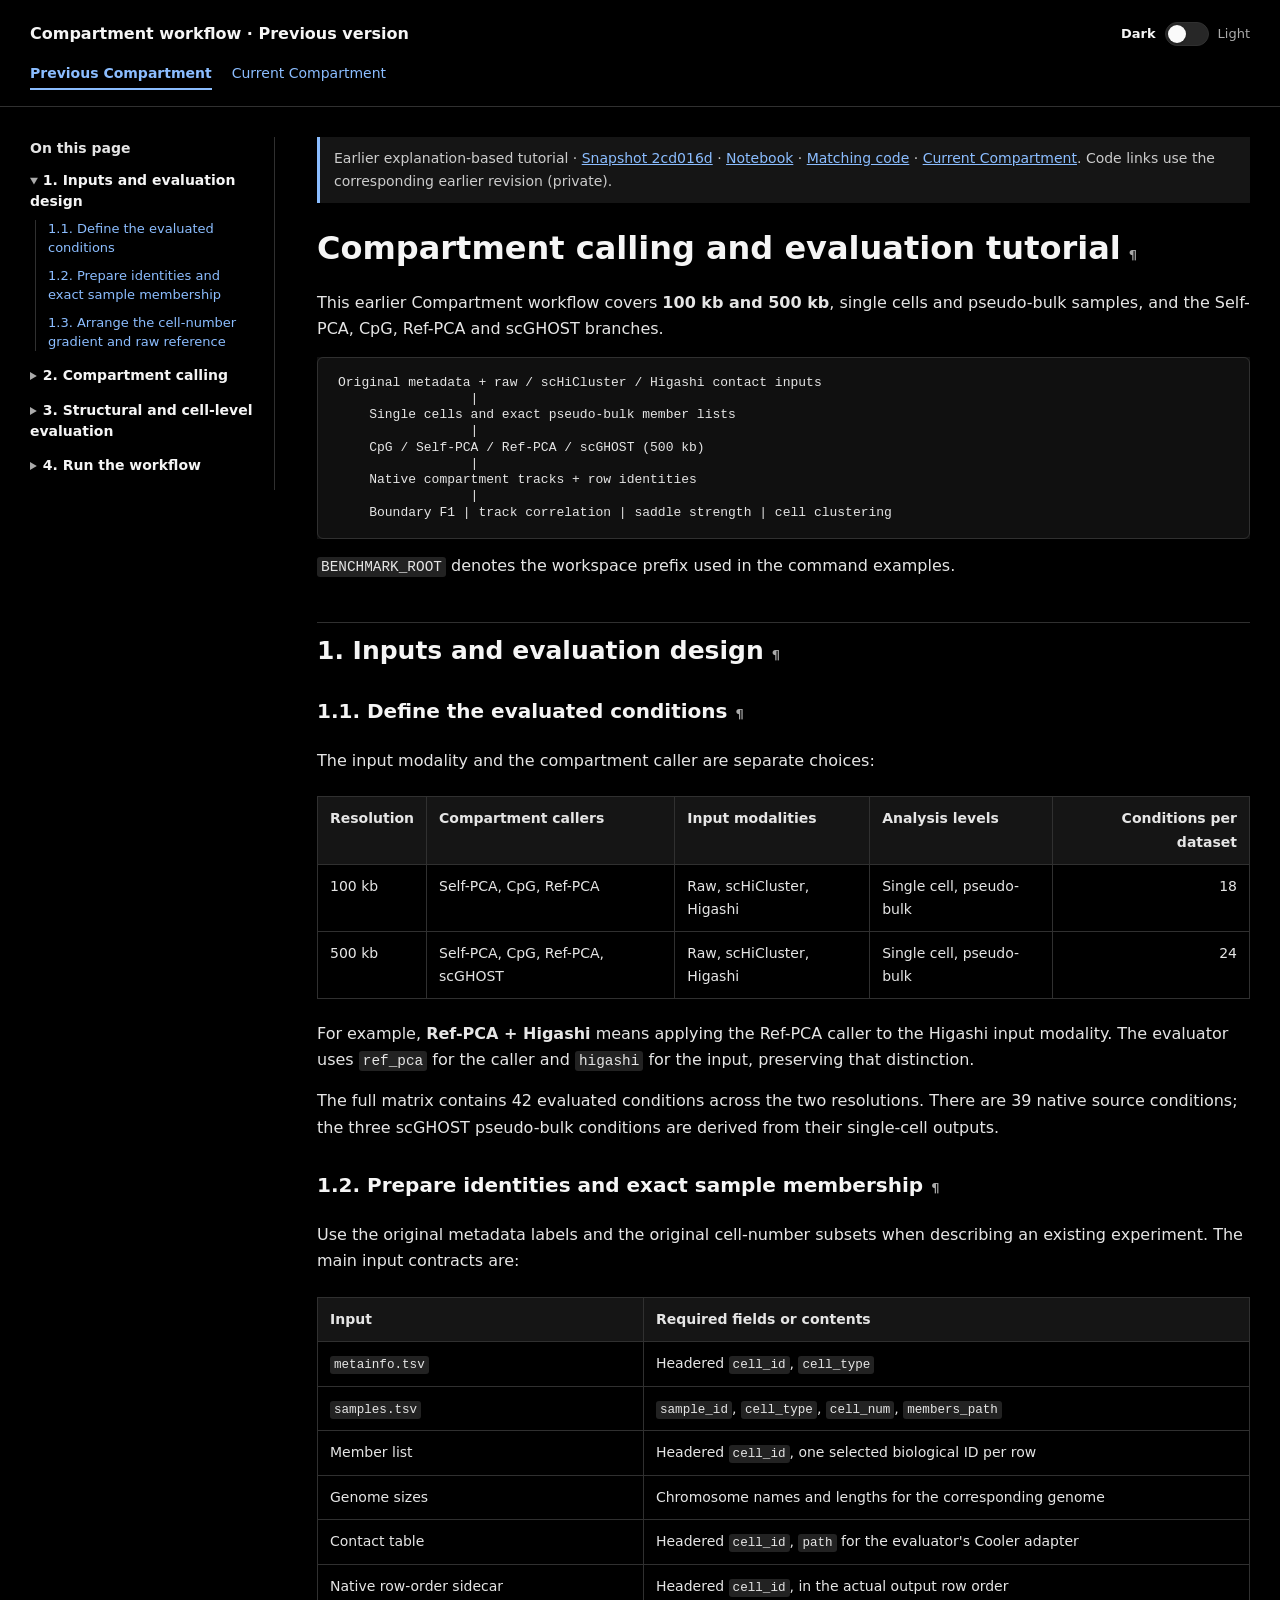
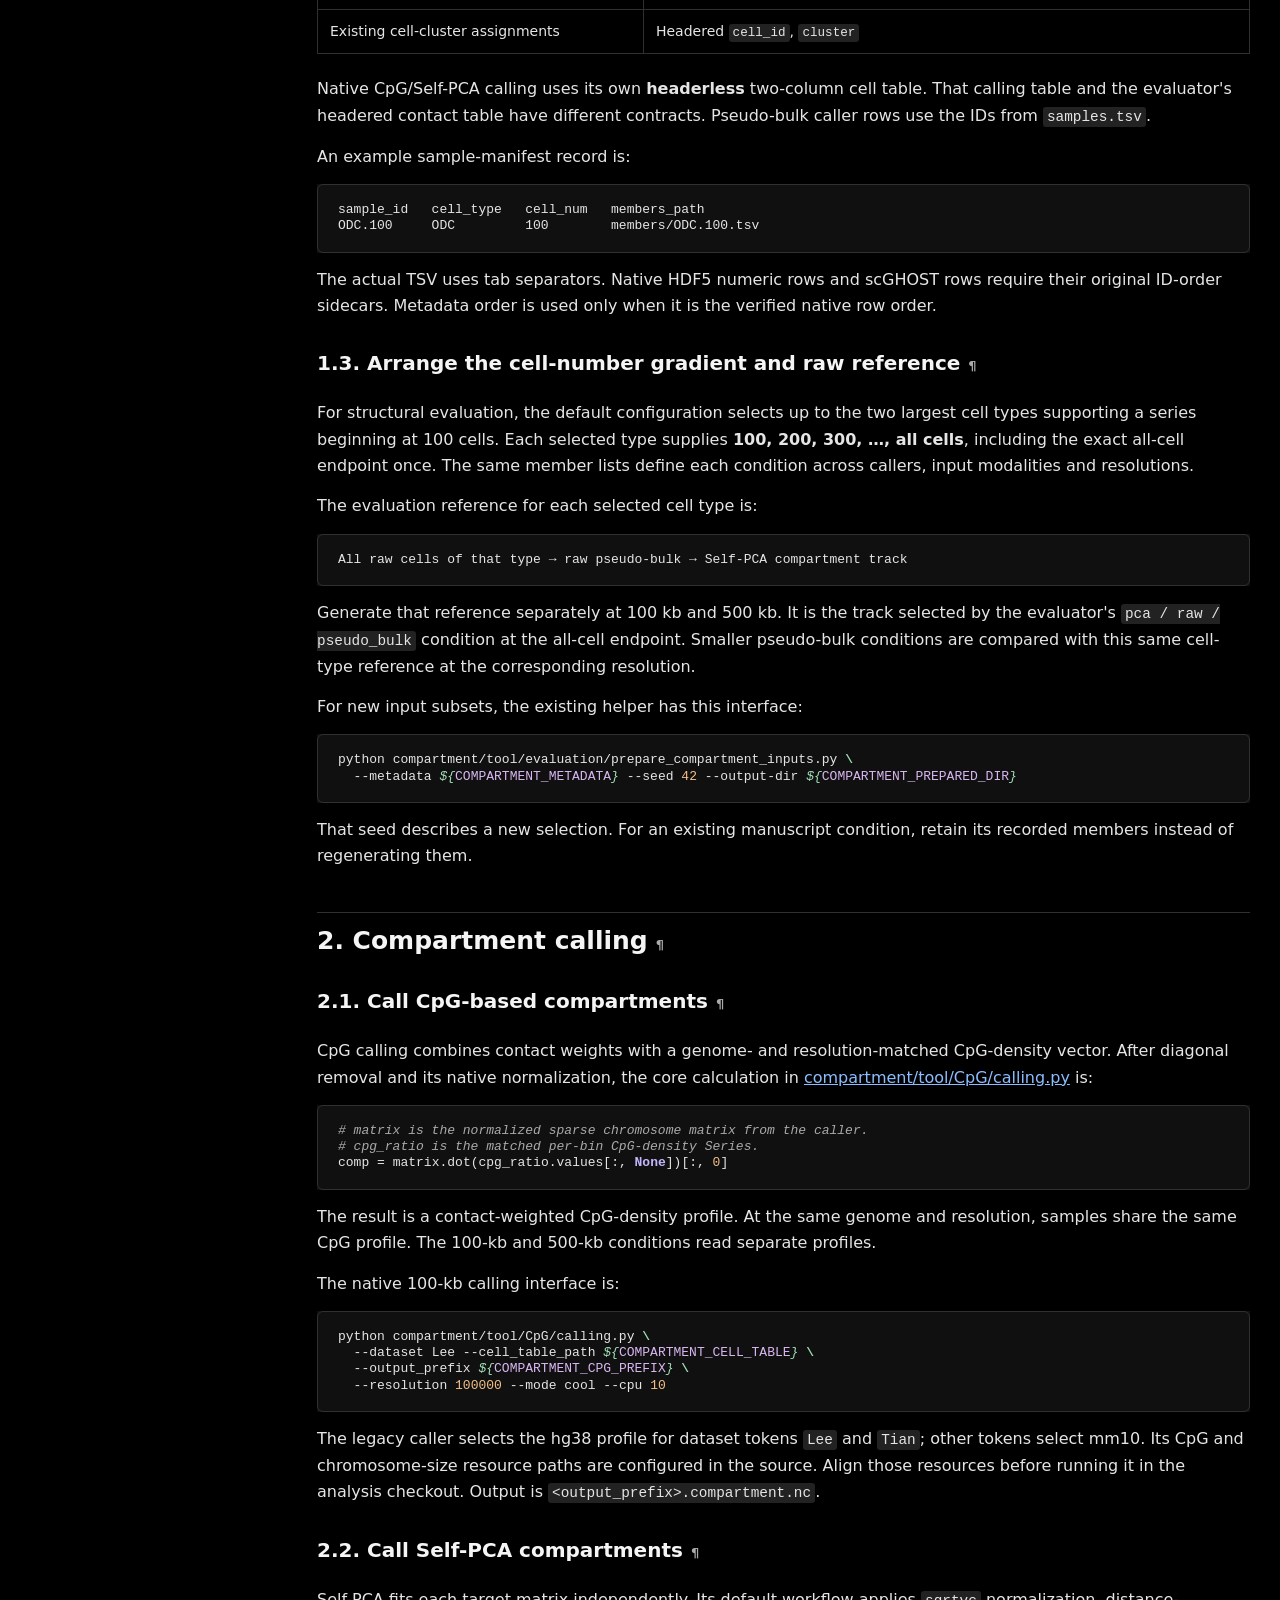
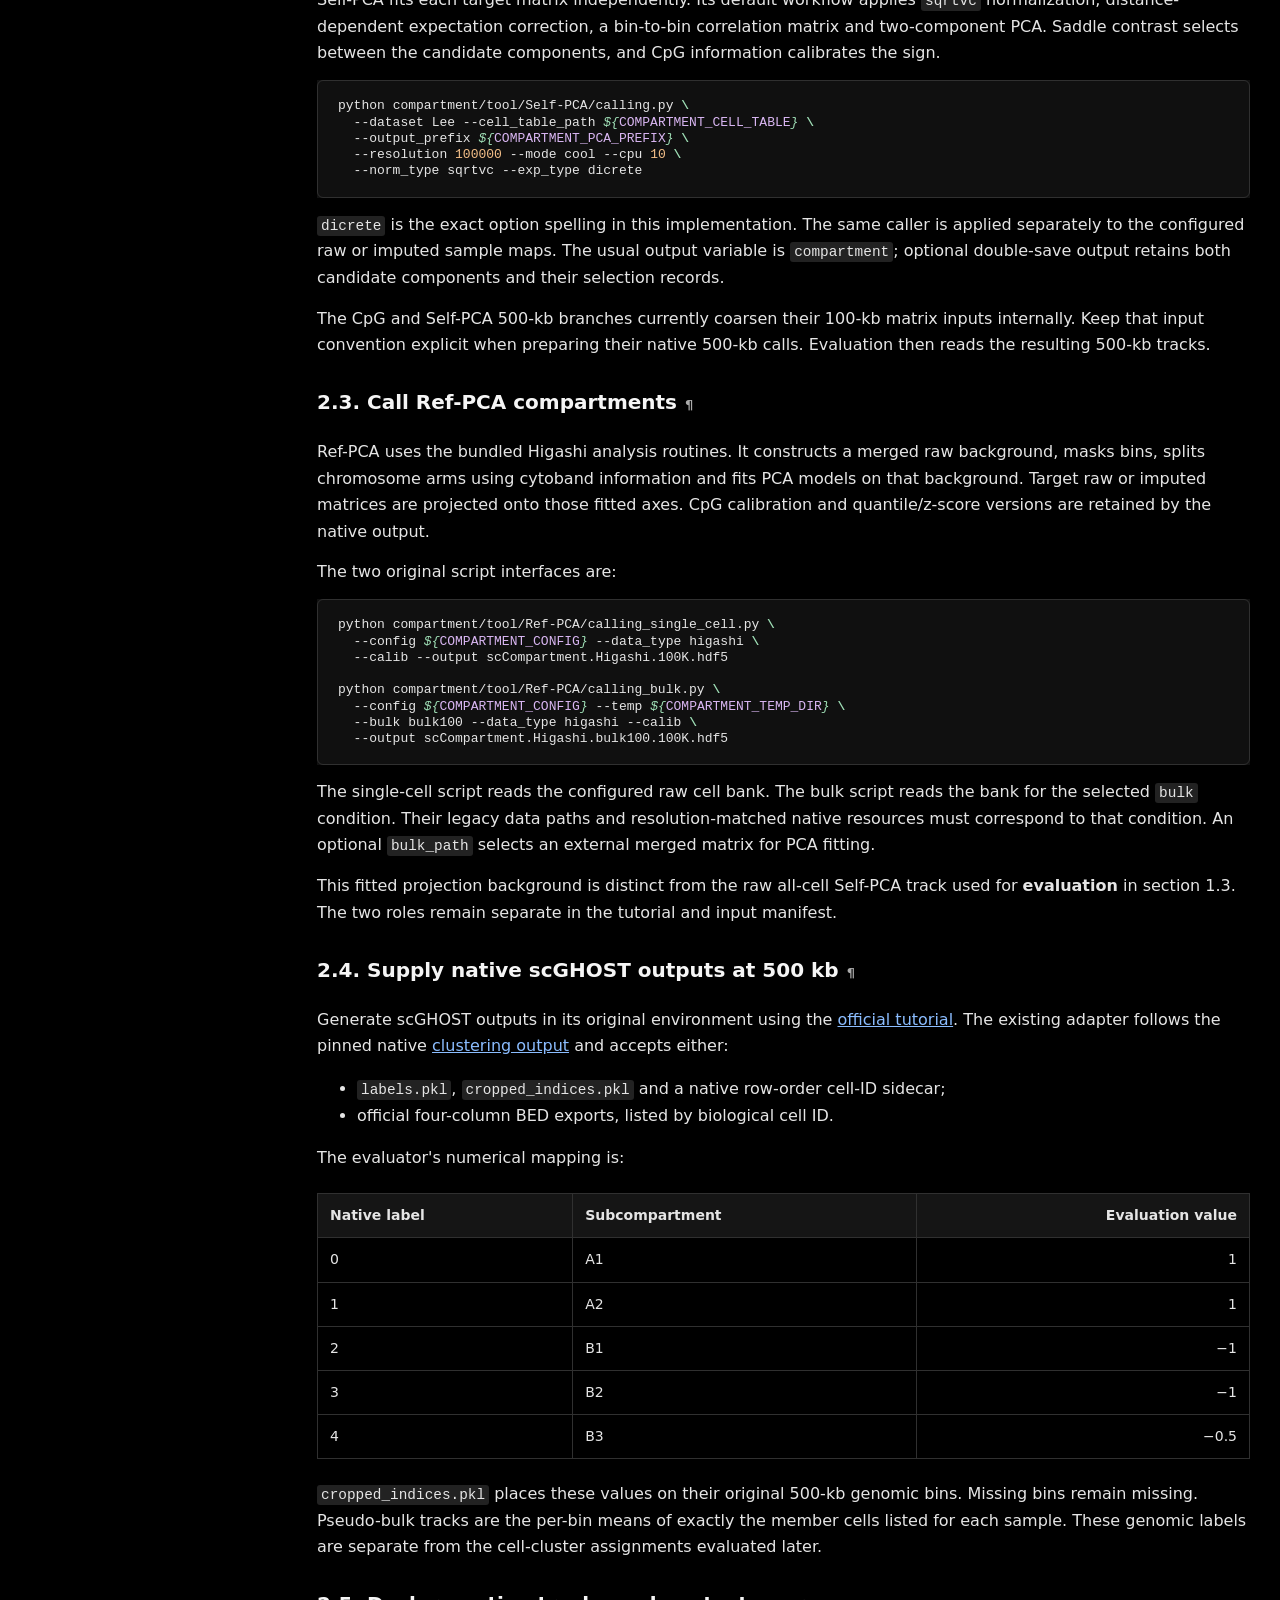
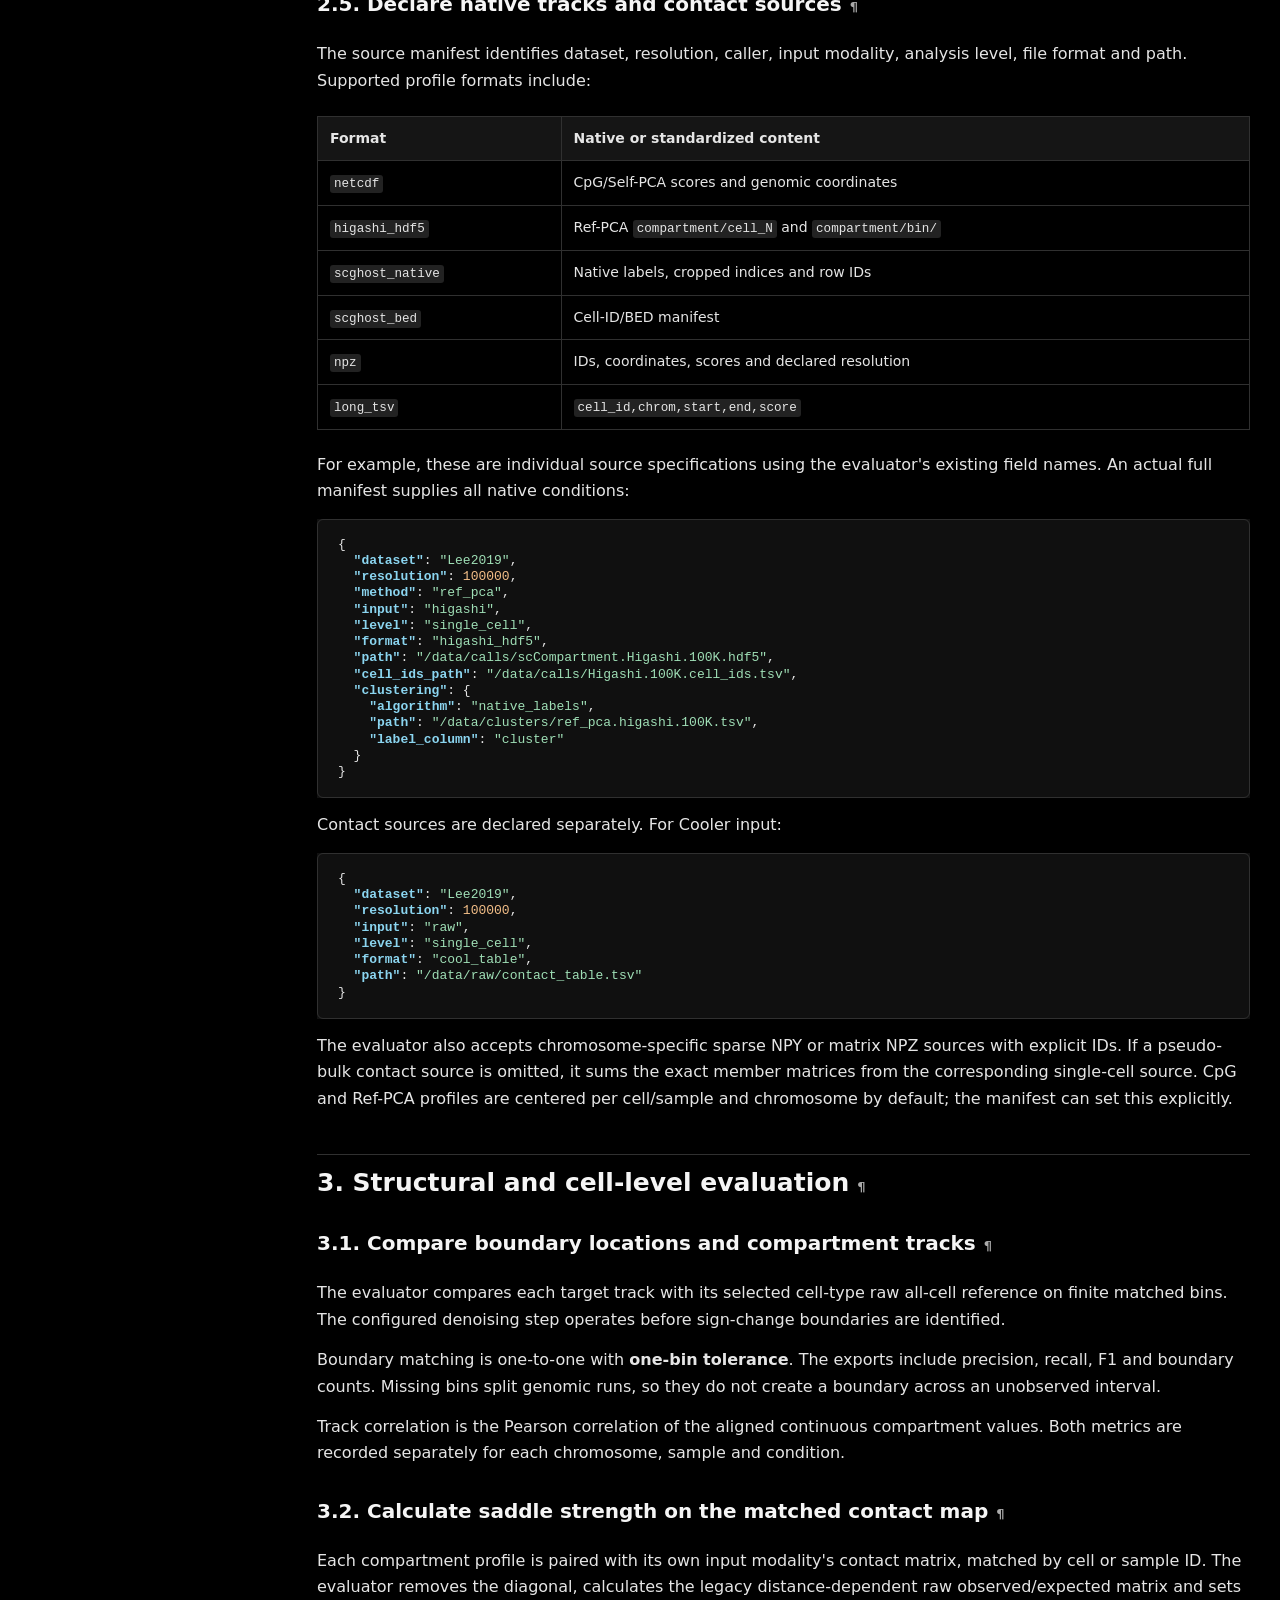
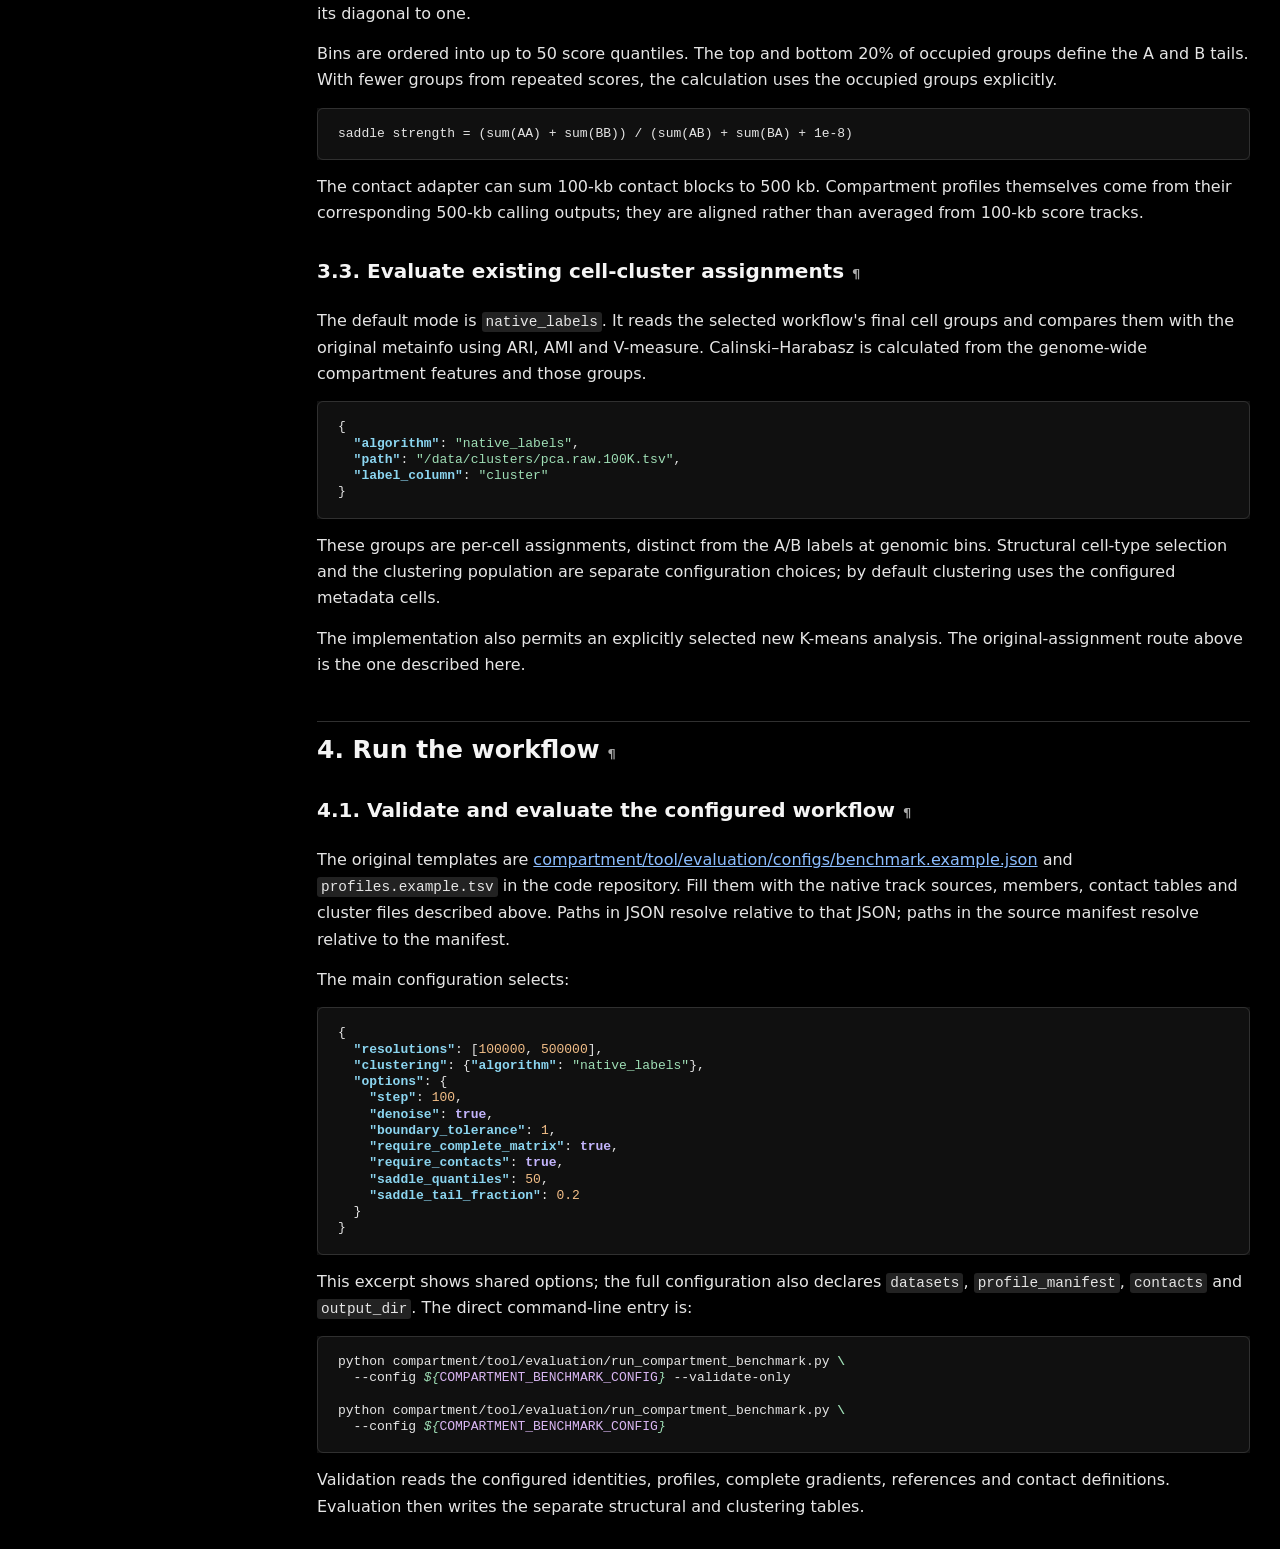
==== tutorials/compartment-previous.html @ 7c5e0586 "Simplify tutorial prose and consolidate repeated workflow commands" ====
<!DOCTYPE html>

<html data-theme="dark" data-theme-mode="dark" lang="en"><head><meta charset="utf-8"/><meta content="width=device-width,initial-scale=1" name="viewport"/><meta content="dark light" name="color-scheme"/><title>Previous Compartment tutorial · Single-cell Hi-C</title><style>
*{box-sizing:border-box}body{margin:0;color:#243347;background:#fff;font:16px/1.65 system-ui,-apple-system,"Segoe UI",sans-serif}
.topbar{border-bottom:1px solid #dae2ec;padding:16px 30px;color:#173653}.brand{font-weight:650}.modules{display:flex;gap:8px 20px;flex-wrap:wrap;font-size:14px;margin-top:10px}.modules a{text-decoration:none;padding-bottom:3px}.modules .active{font-weight:700;border-bottom:2px solid #2463a0}
.layout{max-width:1440px;margin:auto;padding:30px;display:grid;grid-template-columns:245px minmax(0,1fr);gap:42px}
nav{position:sticky;top:24px;align-self:start;font-size:14px;border-right:1px solid #e0e6ee;padding-right:18px;max-height:calc(100vh - 48px);overflow:auto}
nav strong{display:block;margin-bottom:10px}nav a{display:block;margin:0 0 10px;text-decoration:none;line-height:1.4}
main{min-width:0;max-width:1040px}h1{font-size:32px;line-height:1.25;margin-top:0}h2{font-size:25px;line-height:1.3;margin-top:42px;padding-top:12px;border-top:1px solid #e6ebf1;scroll-margin-top:18px}
h3{font-size:20px;margin-top:28px}a{color:#2463a0}p{margin:14px 0}pre{padding:17px 20px;border:1px solid #dce4ee;border-radius:6px;background:#f5f7fb;overflow-x:auto;font:13px/1.55 Consolas,monospace}
code{font-family:Consolas,monospace;font-size:.9em}p code,li code,td code{background:#f1f4f8;padding:2px 4px;border-radius:3px;overflow-wrap:anywhere}
.table-wrap{overflow-x:auto;margin:22px 0}table{border-collapse:collapse;width:100%;font-size:14px}th,td{border:1px solid #dce4ee;padding:10px 12px;text-align:left;vertical-align:top}th{background:#eff4fa}
img{max-width:100%;height:auto}.anchor-link{font-size:13px;margin-left:8px;text-decoration:none;color:#8fa6bb}.cell{padding:0}.text_cell_render{padding:0}footer{margin:35px 0;color:#68798b;font-size:13px}
@media(max-width:900px){.layout{grid-template-columns:1fr;padding:20px;gap:20px}nav{position:static;border-right:none;border-bottom:1px solid #dae2ec;padding-bottom:18px;max-height:none}h1{font-size:28px}.topbar{padding:16px 20px}}
pre { line-height: 125%; }
td.linenos .normal { color: #666666; background-color: transparent; padding-left: 5px; padding-right: 5px; }
span.linenos { color: #666666; background-color: transparent; padding-left: 5px; padding-right: 5px; }
td.linenos .special { color: #000000; background-color: #ffffc0; padding-left: 5px; padding-right: 5px; }
span.linenos.special { color: #000000; background-color: #ffffc0; padding-left: 5px; padding-right: 5px; }
.highlight .hll { background-color: #ffffcc }
.highlight { background: #f0f0f0; }
.highlight .c { color: #60A0B0; font-style: italic } /* Comment */
.highlight .err { border: 1px solid #F00 } /* Error */
.highlight .k { color: #007020; font-weight: bold } /* Keyword */
.highlight .o { color: #666 } /* Operator */
.highlight .ch { color: #60A0B0; font-style: italic } /* Comment.Hashbang */
.highlight .cm { color: #60A0B0; font-style: italic } /* Comment.Multiline */
.highlight .cp { color: #007020 } /* Comment.Preproc */
.highlight .cpf { color: #60A0B0; font-style: italic } /* Comment.PreprocFile */
.highlight .c1 { color: #60A0B0; font-style: italic } /* Comment.Single */
.highlight .cs { color: #60A0B0; background-color: #FFF0F0 } /* Comment.Special */
.highlight .gd { color: #A00000 } /* Generic.Deleted */
.highlight .ge { font-style: italic } /* Generic.Emph */
.highlight .ges { font-weight: bold; font-style: italic } /* Generic.EmphStrong */
.highlight .gr { color: #F00 } /* Generic.Error */
.highlight .gh { color: #000080; font-weight: bold } /* Generic.Heading */
.highlight .gi { color: #00A000 } /* Generic.Inserted */
.highlight .go { color: #888 } /* Generic.Output */
.highlight .gp { color: #C65D09; font-weight: bold } /* Generic.Prompt */
.highlight .gs { font-weight: bold } /* Generic.Strong */
.highlight .gu { color: #800080; font-weight: bold } /* Generic.Subheading */
.highlight .gt { color: #04D } /* Generic.Traceback */
.highlight .kc { color: #007020; font-weight: bold } /* Keyword.Constant */
.highlight .kd { color: #007020; font-weight: bold } /* Keyword.Declaration */
.highlight .kn { color: #007020; font-weight: bold } /* Keyword.Namespace */
.highlight .kp { color: #007020 } /* Keyword.Pseudo */
.highlight .kr { color: #007020; font-weight: bold } /* Keyword.Reserved */
.highlight .kt { color: #902000 } /* Keyword.Type */
.highlight .m { color: #40A070 } /* Literal.Number */
.highlight .s { color: #4070A0 } /* Literal.String */
.highlight .na { color: #4070A0 } /* Name.Attribute */
.highlight .nb { color: #007020 } /* Name.Builtin */
.highlight .nc { color: #0E84B5; font-weight: bold } /* Name.Class */
.highlight .no { color: #60ADD5 } /* Name.Constant */
.highlight .nd { color: #555; font-weight: bold } /* Name.Decorator */
.highlight .ni { color: #D55537; font-weight: bold } /* Name.Entity */
.highlight .ne { color: #007020 } /* Name.Exception */
.highlight .nf { color: #06287E } /* Name.Function */
.highlight .nl { color: #002070; font-weight: bold } /* Name.Label */
.highlight .nn { color: #0E84B5; font-weight: bold } /* Name.Namespace */
.highlight .nt { color: #062873; font-weight: bold } /* Name.Tag */
.highlight .nv { color: #BB60D5 } /* Name.Variable */
.highlight .ow { color: #007020; font-weight: bold } /* Operator.Word */
.highlight .w { color: #BBB } /* Text.Whitespace */
.highlight .mb { color: #40A070 } /* Literal.Number.Bin */
.highlight .mf { color: #40A070 } /* Literal.Number.Float */
.highlight .mh { color: #40A070 } /* Literal.Number.Hex */
.highlight .mi { color: #40A070 } /* Literal.Number.Integer */
.highlight .mo { color: #40A070 } /* Literal.Number.Oct */
.highlight .sa { color: #4070A0 } /* Literal.String.Affix */
.highlight .sb { color: #4070A0 } /* Literal.String.Backtick */
.highlight .sc { color: #4070A0 } /* Literal.String.Char */
.highlight .dl { color: #4070A0 } /* Literal.String.Delimiter */
.highlight .sd { color: #4070A0; font-style: italic } /* Literal.String.Doc */
.highlight .s2 { color: #4070A0 } /* Literal.String.Double */
.highlight .se { color: #4070A0; font-weight: bold } /* Literal.String.Escape */
.highlight .sh { color: #4070A0 } /* Literal.String.Heredoc */
.highlight .si { color: #70A0D0; font-style: italic } /* Literal.String.Interpol */
.highlight .sx { color: #C65D09 } /* Literal.String.Other */
.highlight .sr { color: #235388 } /* Literal.String.Regex */
.highlight .s1 { color: #4070A0 } /* Literal.String.Single */
.highlight .ss { color: #517918 } /* Literal.String.Symbol */
.highlight .bp { color: #007020 } /* Name.Builtin.Pseudo */
.highlight .fm { color: #06287E } /* Name.Function.Magic */
.highlight .vc { color: #BB60D5 } /* Name.Variable.Class */
.highlight .vg { color: #BB60D5 } /* Name.Variable.Global */
.highlight .vi { color: #BB60D5 } /* Name.Variable.Instance */
.highlight .vm { color: #BB60D5 } /* Name.Variable.Magic */
.highlight .il { color: #40A070 } /* Literal.Number.Integer.Long */
.edition-note{font-size:14px;padding:10px 14px;background:#eff4fa;border-left:3px solid #2463a0;margin:0 0 25px;color:#40566d}

/* Two-level page headings and grouped navigation. */
nav .toc-group{margin:0 0 14px}
nav .toc-group summary{cursor:pointer;color:#173653;font-weight:650;line-height:1.45}
nav .toc-group summary::marker{color:#6e839b;font-size:12px}
nav .toc-group summary a{display:inline;margin:0;color:inherit;font-weight:inherit}
nav .toc-group[open] summary{margin-bottom:9px}
nav .toc-subsections{padding-left:12px;margin-left:5px;border-left:1px solid #dce4ee}
nav .toc-subsections a{font-size:13px;line-height:1.45;margin-bottom:9px}
h3{scroll-margin-top:18px}
.method-title{font-size:18px;font-weight:650;line-height:1.4;margin:26px 0 12px;scroll-margin-top:18px}
</style><link data-tutorial-theme="system" href="../assets/theme.css?v=c4c3e50df51a" rel="stylesheet"/><script data-tutorial-theme-script="true" src="../assets/theme.js?v=5e6405cc1496"></script></head><body><header class="topbar"><div class="topbar-heading"><div class="brand">Compartment workflow · Previous version</div><div aria-label="Color mode" class="theme-switcher" hidden="" role="group">
<span class="theme-option" data-theme-value="dark">Dark</span>
<button aria-checked="false" aria-label="Light mode" class="theme-switch" id="theme-toggle" role="switch" title="Switch to light mode" type="button">
<span aria-hidden="true" class="theme-switch-track"><span class="theme-switch-thumb"></span></span>
</button>
<span class="theme-option" data-theme-value="light">Light</span>
</div></div><div class="modules"><a class="active" href="compartment-previous.html">Previous Compartment</a><a class="" href="compartment.html">Current Compartment</a></div></header><div class="layout"><nav><strong>On this page</strong><details class="toc-group" name="page-sections" open=""><summary><a href="#Inputs-and-evaluation-design">1. Inputs and evaluation design</a></summary><div class="toc-subsections"><a href="#1.-Define-the-evaluated-conditions">1.1. Define the evaluated conditions</a><a href="#2.-Prepare-identities-and-exact-sample-membership">1.2. Prepare identities and exact sample membership</a><a href="#3.-Arrange-the-cell-number-gradient-and-raw-reference">1.3. Arrange the cell-number gradient and raw reference</a></div></details><details class="toc-group" name="page-sections"><summary><a href="#Compartment-calling">2. Compartment calling</a></summary><div class="toc-subsections"><a href="#4.-Call-CpG-based-compartments">2.1. Call CpG-based compartments</a><a href="#5.-Call-Self-PCA-compartments">2.2. Call Self-PCA compartments</a><a href="#6.-Call-Ref-PCA-compartments">2.3. Call Ref-PCA compartments</a><a href="#7.-Supply-native-scGHOST-outputs-at-500-kb">2.4. Supply native scGHOST outputs at 500 kb</a><a href="#8.-Declare-native-tracks-and-contact-sources">2.5. Declare native tracks and contact sources</a></div></details><details class="toc-group" name="page-sections"><summary><a href="#Structural-and-cell-level-evaluation">3. Structural and cell-level evaluation</a></summary><div class="toc-subsections"><a href="#9.-Compare-boundary-locations-and-compartment-tracks">3.1. Compare boundary locations and compartment tracks</a><a href="#10.-Calculate-saddle-strength-on-the-matched-contact-map">3.2. Calculate saddle strength on the matched contact map</a><a href="#11.-Evaluate-existing-cell-cluster-assignments">3.3. Evaluate existing cell-cluster assignments</a></div></details><details class="toc-group" name="page-sections"><summary><a href="#Run-the-workflow-and-read-outputs">4. Run the workflow</a></summary><div class="toc-subsections"><a href="#12.-Validate-and-evaluate-the-configured-workflow">4.1. Validate and evaluate the configured workflow</a></div></details></nav><main><p class="edition-note">Earlier explanation-based tutorial · <a href="https://github.com/rawandy2001-design/benchmark-tutorials/commit/2cd016dbe5ee140562ac455f8d5dee775abf9011">Snapshot 2cd016d</a> · <a href="compartment-previous.ipynb">Notebook</a> · <a href="https://github.com/rawandy2001-design/benchmark/tree/02e6c9eb2bb9c4b549b197b4b47fd5d9ae34ada8/compartment">Matching code</a> · <a href="compartment.html">Current Compartment</a>. Code links use the corresponding earlier revision (private).</p><div class="cell border-box-sizing text_cell rendered" id="cell-id=compartment-tutorial-00"><div class="prompt input_prompt">
</div><div class="inner_cell">
<div class="text_cell_render border-box-sizing rendered_html"><h1 id="Compartment-calling-and-evaluation-tutorial">Compartment calling and evaluation tutorial<a class="anchor-link" href="#Compartment-calling-and-evaluation-tutorial">¶</a></h1><p>This earlier Compartment workflow covers <strong>100 kb and 500 kb</strong>, single cells and pseudo-bulk samples, and the Self-PCA, CpG, Ref-PCA and scGHOST branches.</p>
<div class="highlight"><pre><span></span>Original metadata + raw / scHiCluster / Higashi contact inputs
                 |
    Single cells and exact pseudo-bulk member lists
                 |
    CpG / Self-PCA / Ref-PCA / scGHOST (500 kb)
                 |
    Native compartment tracks + row identities
                 |
    Boundary F1 | track correlation | saddle strength | cell clustering
</pre></div>
<p><code>BENCHMARK_ROOT</code> denotes the workspace prefix used in the command examples.</p>
</div>
</div>
</div>
<div class="cell tutorial-section" id="cell-id=compartment-group-01"><h2 id="Inputs-and-evaluation-design">1. Inputs and evaluation design<a class="anchor-link" href="#Inputs-and-evaluation-design">¶</a></h2></div><div class="cell border-box-sizing text_cell rendered" id="cell-id=compartment-tutorial-01"><div class="prompt input_prompt">
</div><div class="inner_cell">
<div class="text_cell_render border-box-sizing rendered_html">
<h3 id="1.-Define-the-evaluated-conditions">1.1. Define the evaluated conditions<a class="anchor-link" href="#1.-Define-the-evaluated-conditions">¶</a></h3><p>The input modality and the compartment caller are separate choices:</p>
<div class="table-wrap"><table>
<thead>
<tr>
<th>Resolution</th>
<th>Compartment callers</th>
<th>Input modalities</th>
<th>Analysis levels</th>
<th style="text-align:right">Conditions per dataset</th>
</tr>
</thead>
<tbody>
<tr>
<td>100 kb</td>
<td>Self-PCA, CpG, Ref-PCA</td>
<td>Raw, scHiCluster, Higashi</td>
<td>Single cell, pseudo-bulk</td>
<td style="text-align:right">18</td>
</tr>
<tr>
<td>500 kb</td>
<td>Self-PCA, CpG, Ref-PCA, scGHOST</td>
<td>Raw, scHiCluster, Higashi</td>
<td>Single cell, pseudo-bulk</td>
<td style="text-align:right">24</td>
</tr>
</tbody>
</table></div>
<p>For example, <strong>Ref-PCA + Higashi</strong> means applying the Ref-PCA caller to the
Higashi input modality. The evaluator uses <code>ref_pca</code> for the caller and
<code>higashi</code> for the input, preserving that distinction.</p>
<p>The full matrix contains 42 evaluated conditions across the two resolutions.
There are 39 native source conditions; the three scGHOST pseudo-bulk
conditions are derived from their single-cell outputs.</p>
</div>
</div>
</div>
<div class="cell border-box-sizing text_cell rendered" id="cell-id=compartment-tutorial-02"><div class="prompt input_prompt">
</div><div class="inner_cell">
<div class="text_cell_render border-box-sizing rendered_html">
<h3 id="2.-Prepare-identities-and-exact-sample-membership">1.2. Prepare identities and exact sample membership<a class="anchor-link" href="#2.-Prepare-identities-and-exact-sample-membership">¶</a></h3><p>Use the original metadata labels and the original cell-number subsets when
describing an existing experiment. The main input contracts are:</p>
<div class="table-wrap"><table>
<thead>
<tr>
<th>Input</th>
<th>Required fields or contents</th>
</tr>
</thead>
<tbody>
<tr>
<td><code>metainfo.tsv</code></td>
<td>Headered <code>cell_id</code>, <code>cell_type</code></td>
</tr>
<tr>
<td><code>samples.tsv</code></td>
<td><code>sample_id</code>, <code>cell_type</code>, <code>cell_num</code>, <code>members_path</code></td>
</tr>
<tr>
<td>Member list</td>
<td>Headered <code>cell_id</code>, one selected biological ID per row</td>
</tr>
<tr>
<td>Genome sizes</td>
<td>Chromosome names and lengths for the corresponding genome</td>
</tr>
<tr>
<td>Contact table</td>
<td>Headered <code>cell_id</code>, <code>path</code> for the evaluator's Cooler adapter</td>
</tr>
<tr>
<td>Native row-order sidecar</td>
<td>Headered <code>cell_id</code>, in the actual output row order</td>
</tr>
<tr>
<td>Existing cell-cluster assignments</td>
<td>Headered <code>cell_id</code>, <code>cluster</code></td>
</tr>
</tbody>
</table></div>
<p>Native CpG/Self-PCA calling uses its own <strong>headerless</strong> two-column cell table.
That calling table and the evaluator's headered contact table have different
contracts. Pseudo-bulk caller rows use the IDs from <code>samples.tsv</code>.</p>
<p>An example sample-manifest record is:</p>
<div class="highlight"><pre><span></span>sample_id   cell_type   cell_num   members_path
ODC.100     ODC         100        members/ODC.100.tsv
</pre></div>
<p>The actual TSV uses tab separators. Native HDF5 numeric rows and scGHOST
rows require their original ID-order sidecars. Metadata order is used only
when it is the verified native row order.</p>
</div>
</div>
</div>
<div class="cell border-box-sizing text_cell rendered" id="cell-id=compartment-tutorial-03"><div class="prompt input_prompt">
</div><div class="inner_cell">
<div class="text_cell_render border-box-sizing rendered_html"><h3 id="3.-Arrange-the-cell-number-gradient-and-raw-reference">1.3. Arrange the cell-number gradient and raw reference<a class="anchor-link" href="#3.-Arrange-the-cell-number-gradient-and-raw-reference">¶</a></h3><p>For structural evaluation, the default configuration selects up to the two
largest cell types supporting a series beginning at 100 cells. Each selected
type supplies <strong>100, 200, 300, …, all cells</strong>, including the exact all-cell
endpoint once. The same member lists define each condition across callers,
input modalities and resolutions.</p>
<p>The evaluation reference for each selected cell type is:</p>
<div class="highlight"><pre><span></span>All raw cells of that type → raw pseudo-bulk → Self-PCA compartment track
</pre></div>
<p>Generate that reference separately at 100 kb and 500 kb. It is the track
selected by the evaluator's <code>pca / raw / pseudo_bulk</code> condition at the
all-cell endpoint. Smaller pseudo-bulk conditions are compared with this
same cell-type reference at the corresponding resolution.</p>
<p>For new input subsets, the existing helper has this interface:</p>
<div class="highlight"><pre><span></span>python<span class="w"> </span>compartment/tool/evaluation/prepare_compartment_inputs.py<span class="w"> </span><span class="se">\</span>
<span class="w">  </span>--metadata<span class="w"> </span><span class="si">${</span><span class="nv">COMPARTMENT_METADATA</span><span class="si">}</span><span class="w"> </span>--seed<span class="w"> </span><span class="m">42</span><span class="w"> </span>--output-dir<span class="w"> </span><span class="si">${</span><span class="nv">COMPARTMENT_PREPARED_DIR</span><span class="si">}</span>
</pre></div>
<p>That seed describes a new selection. For an existing manuscript condition,
retain its recorded members instead of regenerating them.</p>
</div>
</div>
</div>
<div class="cell tutorial-section" id="cell-id=compartment-group-02"><h2 id="Compartment-calling">2. Compartment calling<a class="anchor-link" href="#Compartment-calling">¶</a></h2></div><div class="cell border-box-sizing text_cell rendered" id="cell-id=compartment-tutorial-04"><div class="prompt input_prompt">
</div><div class="inner_cell">
<div class="text_cell_render border-box-sizing rendered_html"><p></p>
<h3 id="4.-Call-CpG-based-compartments">2.1. Call CpG-based compartments<a class="anchor-link" href="#4.-Call-CpG-based-compartments">¶</a></h3><p>CpG calling combines contact weights with a genome- and resolution-matched
CpG-density vector. After diagonal removal and its native normalization, the
core calculation in <a href="https://github.com/rawandy2001-design/benchmark/blob/02e6c9eb2bb9c4b549b197b4b47fd5d9ae34ada8/compartment/tool/CpG/calling.py">compartment/tool/CpG/calling.py</a> is:</p>
<div class="highlight"><pre><span></span><span class="c1"># matrix is the normalized sparse chromosome matrix from the caller.</span>
<span class="c1"># cpg_ratio is the matched per-bin CpG-density Series.</span>
<span class="n">comp</span> <span class="o">=</span> <span class="n">matrix</span><span class="o">.</span><span class="n">dot</span><span class="p">(</span><span class="n">cpg_ratio</span><span class="o">.</span><span class="n">values</span><span class="p">[:,</span> <span class="kc">None</span><span class="p">])[:,</span> <span class="mi">0</span><span class="p">]</span>
</pre></div>
<p>The result is a contact-weighted CpG-density profile. At the same genome and
resolution, samples share the same CpG profile. The 100-kb and 500-kb conditions
read separate profiles.</p>
<p>The native 100-kb calling interface is:</p>
<div class="highlight"><pre><span></span>python<span class="w"> </span>compartment/tool/CpG/calling.py<span class="w"> </span><span class="se">\</span>
<span class="w">  </span>--dataset<span class="w"> </span>Lee<span class="w"> </span>--cell_table_path<span class="w"> </span><span class="si">${</span><span class="nv">COMPARTMENT_CELL_TABLE</span><span class="si">}</span><span class="w"> </span><span class="se">\</span>
<span class="w">  </span>--output_prefix<span class="w"> </span><span class="si">${</span><span class="nv">COMPARTMENT_CPG_PREFIX</span><span class="si">}</span><span class="w"> </span><span class="se">\</span>
<span class="w">  </span>--resolution<span class="w"> </span><span class="m">100000</span><span class="w"> </span>--mode<span class="w"> </span>cool<span class="w"> </span>--cpu<span class="w"> </span><span class="m">10</span>
</pre></div>
<p>The legacy caller selects the hg38 profile for dataset tokens <code>Lee</code> and
<code>Tian</code>; other tokens select mm10. Its CpG and chromosome-size resource paths
are configured in the source. Align those resources before running it in
the analysis checkout. Output is <code>&lt;output_prefix&gt;.compartment.nc</code>.</p>
</div>
</div>
</div>
<div class="cell border-box-sizing text_cell rendered" id="cell-id=compartment-tutorial-05"><div class="prompt input_prompt">
</div><div class="inner_cell">
<div class="text_cell_render border-box-sizing rendered_html"><h3 id="5.-Call-Self-PCA-compartments">2.2. Call Self-PCA compartments<a class="anchor-link" href="#5.-Call-Self-PCA-compartments">¶</a></h3><p>Self-PCA fits each target matrix independently. Its default workflow applies
<code>sqrtvc</code> normalization, distance-dependent expectation correction, a bin-to-bin
correlation matrix and two-component PCA. Saddle contrast selects between the
candidate components, and CpG information calibrates the sign.</p>
<div class="highlight"><pre><span></span>python<span class="w"> </span>compartment/tool/Self-PCA/calling.py<span class="w"> </span><span class="se">\</span>
<span class="w">  </span>--dataset<span class="w"> </span>Lee<span class="w"> </span>--cell_table_path<span class="w"> </span><span class="si">${</span><span class="nv">COMPARTMENT_CELL_TABLE</span><span class="si">}</span><span class="w"> </span><span class="se">\</span>
<span class="w">  </span>--output_prefix<span class="w"> </span><span class="si">${</span><span class="nv">COMPARTMENT_PCA_PREFIX</span><span class="si">}</span><span class="w"> </span><span class="se">\</span>
<span class="w">  </span>--resolution<span class="w"> </span><span class="m">100000</span><span class="w"> </span>--mode<span class="w"> </span>cool<span class="w"> </span>--cpu<span class="w"> </span><span class="m">10</span><span class="w"> </span><span class="se">\</span>
<span class="w">  </span>--norm_type<span class="w"> </span>sqrtvc<span class="w"> </span>--exp_type<span class="w"> </span>dicrete
</pre></div>
<p><code>dicrete</code> is the exact option spelling in this implementation. The same
caller is applied separately to the configured raw or imputed sample maps.
The usual output variable is <code>compartment</code>; optional double-save output
retains both candidate components and their selection records.</p>
<p>The CpG and Self-PCA 500-kb branches currently coarsen their 100-kb matrix
inputs internally. Keep that input convention explicit when preparing their
native 500-kb calls. Evaluation then reads the resulting 500-kb tracks.</p>
</div>
</div>
</div>
<div class="cell border-box-sizing text_cell rendered" id="cell-id=compartment-tutorial-06"><div class="prompt input_prompt">
</div><div class="inner_cell">
<div class="text_cell_render border-box-sizing rendered_html"><h3 id="6.-Call-Ref-PCA-compartments">2.3. Call Ref-PCA compartments<a class="anchor-link" href="#6.-Call-Ref-PCA-compartments">¶</a></h3><p>Ref-PCA uses the bundled Higashi analysis routines. It constructs a merged
raw background, masks bins, splits chromosome arms using cytoband information
and fits PCA models on that background. Target raw or imputed matrices are
projected onto those fitted axes. CpG calibration and quantile/z-score
versions are retained by the native output.</p>
<p>The two original script interfaces are:</p>
<div class="highlight"><pre><span></span>python<span class="w"> </span>compartment/tool/Ref-PCA/calling_single_cell.py<span class="w"> </span><span class="se">\</span>
<span class="w">  </span>--config<span class="w"> </span><span class="si">${</span><span class="nv">COMPARTMENT_CONFIG</span><span class="si">}</span><span class="w"> </span>--data_type<span class="w"> </span>higashi<span class="w"> </span><span class="se">\</span>
<span class="w">  </span>--calib<span class="w"> </span>--output<span class="w"> </span>scCompartment.Higashi.100K.hdf5

python<span class="w"> </span>compartment/tool/Ref-PCA/calling_bulk.py<span class="w"> </span><span class="se">\</span>
<span class="w">  </span>--config<span class="w"> </span><span class="si">${</span><span class="nv">COMPARTMENT_CONFIG</span><span class="si">}</span><span class="w"> </span>--temp<span class="w"> </span><span class="si">${</span><span class="nv">COMPARTMENT_TEMP_DIR</span><span class="si">}</span><span class="w"> </span><span class="se">\</span>
<span class="w">  </span>--bulk<span class="w"> </span>bulk100<span class="w"> </span>--data_type<span class="w"> </span>higashi<span class="w"> </span>--calib<span class="w"> </span><span class="se">\</span>
<span class="w">  </span>--output<span class="w"> </span>scCompartment.Higashi.bulk100.100K.hdf5
</pre></div>
<p>The single-cell script reads the configured raw cell bank. The bulk script
reads the bank for the selected <code>bulk</code> condition. Their legacy data paths and
resolution-matched native resources must correspond to that condition. An
optional <code>bulk_path</code> selects an external merged matrix for PCA fitting.</p>
<p>This fitted projection background is distinct from the raw all-cell Self-PCA
track used for <strong>evaluation</strong> in section 1.3. The two roles remain separate in
the tutorial and input manifest.</p>
</div>
</div>
</div>
<div class="cell border-box-sizing text_cell rendered" id="cell-id=compartment-tutorial-07"><div class="prompt input_prompt">
</div><div class="inner_cell">
<div class="text_cell_render border-box-sizing rendered_html">
<h3 id="7.-Supply-native-scGHOST-outputs-at-500-kb">2.4. Supply native scGHOST outputs at 500 kb<a class="anchor-link" href="#7.-Supply-native-scGHOST-outputs-at-500-kb">¶</a></h3><p>Generate scGHOST outputs in its original environment using the
<a href="https://github.com/ma-compbio/scGHOST/blob/3271dfa1b441fcfe2ed9aad83888b78922aba91e/tutorial.ipynb">official tutorial</a>.
The existing adapter follows the pinned native
<a href="https://github.com/ma-compbio/scGHOST/blob/3271dfa1b441fcfe2ed9aad83888b78922aba91e/modules/clustering.py">clustering output</a>
and accepts either:</p>
<ul>
<li><code>labels.pkl</code>, <code>cropped_indices.pkl</code> and a native row-order cell-ID sidecar;</li>
<li>official four-column BED exports, listed by biological cell ID.</li>
</ul>
<p>The evaluator's numerical mapping is:</p>
<div class="table-wrap"><table>
<thead>
<tr>
<th>Native label</th>
<th>Subcompartment</th>
<th style="text-align:right">Evaluation value</th>
</tr>
</thead>
<tbody>
<tr>
<td>0</td>
<td>A1</td>
<td style="text-align:right">1</td>
</tr>
<tr>
<td>1</td>
<td>A2</td>
<td style="text-align:right">1</td>
</tr>
<tr>
<td>2</td>
<td>B1</td>
<td style="text-align:right">−1</td>
</tr>
<tr>
<td>3</td>
<td>B2</td>
<td style="text-align:right">−1</td>
</tr>
<tr>
<td>4</td>
<td>B3</td>
<td style="text-align:right">−0.5</td>
</tr>
</tbody>
</table></div>
<p><code>cropped_indices.pkl</code> places these values on their original 500-kb genomic
bins. Missing bins remain missing. Pseudo-bulk tracks are the per-bin means
of exactly the member cells listed for each sample. These genomic labels
are separate from the cell-cluster assignments evaluated later.</p>
</div>
</div>
</div>
<div class="cell border-box-sizing text_cell rendered" id="cell-id=compartment-tutorial-08"><div class="prompt input_prompt">
</div><div class="inner_cell">
<div class="text_cell_render border-box-sizing rendered_html">
<h3 id="8.-Declare-native-tracks-and-contact-sources">2.5. Declare native tracks and contact sources<a class="anchor-link" href="#8.-Declare-native-tracks-and-contact-sources">¶</a></h3><p>The source manifest identifies dataset, resolution, caller, input modality,
analysis level, file format and path. Supported profile formats include:</p>
<div class="table-wrap"><table>
<thead>
<tr>
<th>Format</th>
<th>Native or standardized content</th>
</tr>
</thead>
<tbody>
<tr>
<td><code>netcdf</code></td>
<td>CpG/Self-PCA scores and genomic coordinates</td>
</tr>
<tr>
<td><code>higashi_hdf5</code></td>
<td>Ref-PCA <code>compartment/cell_N</code> and <code>compartment/bin/</code></td>
</tr>
<tr>
<td><code>scghost_native</code></td>
<td>Native labels, cropped indices and row IDs</td>
</tr>
<tr>
<td><code>scghost_bed</code></td>
<td>Cell-ID/BED manifest</td>
</tr>
<tr>
<td><code>npz</code></td>
<td>IDs, coordinates, scores and declared resolution</td>
</tr>
<tr>
<td><code>long_tsv</code></td>
<td><code>cell_id,chrom,start,end,score</code></td>
</tr>
</tbody>
</table></div>
<p>For example, these are individual source specifications using the evaluator's
existing field names. An actual full manifest supplies all native conditions:</p>
<div class="highlight"><pre><span></span><span class="p">{</span>
<span class="w">  </span><span class="nt">"dataset"</span><span class="p">:</span><span class="w"> </span><span class="s2">"Lee2019"</span><span class="p">,</span>
<span class="w">  </span><span class="nt">"resolution"</span><span class="p">:</span><span class="w"> </span><span class="mi">100000</span><span class="p">,</span>
<span class="w">  </span><span class="nt">"method"</span><span class="p">:</span><span class="w"> </span><span class="s2">"ref_pca"</span><span class="p">,</span>
<span class="w">  </span><span class="nt">"input"</span><span class="p">:</span><span class="w"> </span><span class="s2">"higashi"</span><span class="p">,</span>
<span class="w">  </span><span class="nt">"level"</span><span class="p">:</span><span class="w"> </span><span class="s2">"single_cell"</span><span class="p">,</span>
<span class="w">  </span><span class="nt">"format"</span><span class="p">:</span><span class="w"> </span><span class="s2">"higashi_hdf5"</span><span class="p">,</span>
<span class="w">  </span><span class="nt">"path"</span><span class="p">:</span><span class="w"> </span><span class="s2">"/data/calls/scCompartment.Higashi.100K.hdf5"</span><span class="p">,</span>
<span class="w">  </span><span class="nt">"cell_ids_path"</span><span class="p">:</span><span class="w"> </span><span class="s2">"/data/calls/Higashi.100K.cell_ids.tsv"</span><span class="p">,</span>
<span class="w">  </span><span class="nt">"clustering"</span><span class="p">:</span><span class="w"> </span><span class="p">{</span>
<span class="w">    </span><span class="nt">"algorithm"</span><span class="p">:</span><span class="w"> </span><span class="s2">"native_labels"</span><span class="p">,</span>
<span class="w">    </span><span class="nt">"path"</span><span class="p">:</span><span class="w"> </span><span class="s2">"/data/clusters/ref_pca.higashi.100K.tsv"</span><span class="p">,</span>
<span class="w">    </span><span class="nt">"label_column"</span><span class="p">:</span><span class="w"> </span><span class="s2">"cluster"</span>
<span class="w">  </span><span class="p">}</span>
<span class="p">}</span>
</pre></div>
<p>Contact sources are declared separately. For Cooler input:</p>
<div class="highlight"><pre><span></span><span class="p">{</span>
<span class="w">  </span><span class="nt">"dataset"</span><span class="p">:</span><span class="w"> </span><span class="s2">"Lee2019"</span><span class="p">,</span>
<span class="w">  </span><span class="nt">"resolution"</span><span class="p">:</span><span class="w"> </span><span class="mi">100000</span><span class="p">,</span>
<span class="w">  </span><span class="nt">"input"</span><span class="p">:</span><span class="w"> </span><span class="s2">"raw"</span><span class="p">,</span>
<span class="w">  </span><span class="nt">"level"</span><span class="p">:</span><span class="w"> </span><span class="s2">"single_cell"</span><span class="p">,</span>
<span class="w">  </span><span class="nt">"format"</span><span class="p">:</span><span class="w"> </span><span class="s2">"cool_table"</span><span class="p">,</span>
<span class="w">  </span><span class="nt">"path"</span><span class="p">:</span><span class="w"> </span><span class="s2">"/data/raw/contact_table.tsv"</span>
<span class="p">}</span>
</pre></div>
<p>The evaluator also accepts chromosome-specific sparse NPY or matrix NPZ
sources with explicit IDs. If a pseudo-bulk contact source is omitted, it
sums the exact member matrices from the corresponding single-cell source.
CpG and Ref-PCA profiles are centered per cell/sample and chromosome by
default; the manifest can set this explicitly.</p>
</div>
</div>
</div>
<div class="cell tutorial-section" id="cell-id=compartment-group-03"><h2 id="Structural-and-cell-level-evaluation">3. Structural and cell-level evaluation<a class="anchor-link" href="#Structural-and-cell-level-evaluation">¶</a></h2></div><div class="cell border-box-sizing text_cell rendered" id="cell-id=compartment-tutorial-09"><div class="prompt input_prompt">
</div><div class="inner_cell">
<div class="text_cell_render border-box-sizing rendered_html">
<h3 id="9.-Compare-boundary-locations-and-compartment-tracks">3.1. Compare boundary locations and compartment tracks<a class="anchor-link" href="#9.-Compare-boundary-locations-and-compartment-tracks">¶</a></h3><p>The evaluator compares each target track with its selected cell-type raw
all-cell reference on finite matched bins. The configured denoising step
operates before sign-change boundaries are identified.</p>
<p>Boundary matching is one-to-one with <strong>one-bin tolerance</strong>. The exports
include precision, recall, F1 and boundary counts. Missing bins split genomic
runs, so they do not create a boundary across an unobserved interval.</p>
<p>Track correlation is the Pearson correlation of the aligned continuous
compartment values. Both metrics are recorded separately for each chromosome,
sample and condition.</p>
</div>
</div>
</div>
<div class="cell border-box-sizing text_cell rendered" id="cell-id=compartment-tutorial-10"><div class="prompt input_prompt">
</div><div class="inner_cell">
<div class="text_cell_render border-box-sizing rendered_html">
<h3 id="10.-Calculate-saddle-strength-on-the-matched-contact-map">3.2. Calculate saddle strength on the matched contact map<a class="anchor-link" href="#10.-Calculate-saddle-strength-on-the-matched-contact-map">¶</a></h3><p>Each compartment profile is paired with its own input modality's contact
matrix, matched by cell or sample ID. The evaluator removes the diagonal,
calculates the legacy distance-dependent raw observed/expected matrix and
sets its diagonal to one.</p>
<p>Bins are ordered into up to 50 score quantiles. The top and bottom 20% of
occupied groups define the A and B tails. With fewer groups from repeated
scores, the calculation uses the occupied groups explicitly.</p>
<div class="highlight"><pre><span></span>saddle strength = (sum(AA) + sum(BB)) / (sum(AB) + sum(BA) + 1e-8)
</pre></div>
<p>The contact adapter can sum 100-kb contact blocks to 500 kb. Compartment
profiles themselves come from their corresponding 500-kb calling outputs;
they are aligned rather than averaged from 100-kb score tracks.</p>
</div>
</div>
</div>
<div class="cell border-box-sizing text_cell rendered" id="cell-id=compartment-tutorial-11"><div class="prompt input_prompt">
</div><div class="inner_cell">
<div class="text_cell_render border-box-sizing rendered_html">
<h3 id="11.-Evaluate-existing-cell-cluster-assignments">3.3. Evaluate existing cell-cluster assignments<a class="anchor-link" href="#11.-Evaluate-existing-cell-cluster-assignments">¶</a></h3><p>The default mode is <code>native_labels</code>. It reads the selected workflow's final
cell groups and compares them with the original metainfo using ARI, AMI
and V-measure. Calinski–Harabasz is calculated from the genome-wide
compartment features and those groups.</p>
<div class="highlight"><pre><span></span><span class="p">{</span>
<span class="w">  </span><span class="nt">"algorithm"</span><span class="p">:</span><span class="w"> </span><span class="s2">"native_labels"</span><span class="p">,</span>
<span class="w">  </span><span class="nt">"path"</span><span class="p">:</span><span class="w"> </span><span class="s2">"/data/clusters/pca.raw.100K.tsv"</span><span class="p">,</span>
<span class="w">  </span><span class="nt">"label_column"</span><span class="p">:</span><span class="w"> </span><span class="s2">"cluster"</span>
<span class="p">}</span>
</pre></div>
<p>These groups are per-cell assignments, distinct from the A/B labels at
genomic bins. Structural cell-type selection and the clustering population
are separate configuration choices; by default clustering uses the configured
metadata cells.</p>
<p>The implementation also permits an explicitly selected new K-means analysis.
The original-assignment route above is the one described here.</p>
</div>
</div>
</div>
<div class="cell tutorial-section" id="cell-id=compartment-group-04"><p></p>
<h2 id="Run-the-workflow-and-read-outputs">4. Run the workflow<a class="anchor-link" href="#Run-the-workflow-and-read-outputs">¶</a></h2></div><div class="cell border-box-sizing text_cell rendered" id="cell-id=compartment-tutorial-12"><div class="prompt input_prompt">
</div><div class="inner_cell">
<div class="text_cell_render border-box-sizing rendered_html"><h3 id="12.-Validate-and-evaluate-the-configured-workflow">4.1. Validate and evaluate the configured workflow<a class="anchor-link" href="#12.-Validate-and-evaluate-the-configured-workflow">¶</a></h3><p>The original templates are
<a href="https://github.com/rawandy2001-design/benchmark/blob/02e6c9eb2bb9c4b549b197b4b47fd5d9ae34ada8/compartment/tool/evaluation/configs/benchmark.example.json">compartment/tool/evaluation/configs/benchmark.example.json</a> and
<code>profiles.example.tsv</code> in the code repository. Fill them with the
native track sources, members, contact tables and cluster files described
above. Paths in JSON resolve relative to that JSON; paths in the source
manifest resolve relative to the manifest.</p>
<p>The main configuration selects:</p>
<div class="highlight"><pre><span></span><span class="p">{</span>
<span class="w">  </span><span class="nt">"resolutions"</span><span class="p">:</span><span class="w"> </span><span class="p">[</span><span class="mi">100000</span><span class="p">,</span><span class="w"> </span><span class="mi">500000</span><span class="p">],</span>
<span class="w">  </span><span class="nt">"clustering"</span><span class="p">:</span><span class="w"> </span><span class="p">{</span><span class="nt">"algorithm"</span><span class="p">:</span><span class="w"> </span><span class="s2">"native_labels"</span><span class="p">},</span>
<span class="w">  </span><span class="nt">"options"</span><span class="p">:</span><span class="w"> </span><span class="p">{</span>
<span class="w">    </span><span class="nt">"step"</span><span class="p">:</span><span class="w"> </span><span class="mi">100</span><span class="p">,</span>
<span class="w">    </span><span class="nt">"denoise"</span><span class="p">:</span><span class="w"> </span><span class="kc">true</span><span class="p">,</span>
<span class="w">    </span><span class="nt">"boundary_tolerance"</span><span class="p">:</span><span class="w"> </span><span class="mi">1</span><span class="p">,</span>
<span class="w">    </span><span class="nt">"require_complete_matrix"</span><span class="p">:</span><span class="w"> </span><span class="kc">true</span><span class="p">,</span>
<span class="w">    </span><span class="nt">"require_contacts"</span><span class="p">:</span><span class="w"> </span><span class="kc">true</span><span class="p">,</span>
<span class="w">    </span><span class="nt">"saddle_quantiles"</span><span class="p">:</span><span class="w"> </span><span class="mi">50</span><span class="p">,</span>
<span class="w">    </span><span class="nt">"saddle_tail_fraction"</span><span class="p">:</span><span class="w"> </span><span class="mf">0.2</span>
<span class="w">  </span><span class="p">}</span>
<span class="p">}</span>
</pre></div>
<p>This excerpt shows shared options; the full configuration also declares
<code>datasets</code>, <code>profile_manifest</code>, <code>contacts</code> and <code>output_dir</code>.
The direct command-line entry is:</p>
<div class="highlight"><pre><span></span>python<span class="w"> </span>compartment/tool/evaluation/run_compartment_benchmark.py<span class="w"> </span><span class="se">\</span>
<span class="w">  </span>--config<span class="w"> </span><span class="si">${</span><span class="nv">COMPARTMENT_BENCHMARK_CONFIG</span><span class="si">}</span><span class="w"> </span>--validate-only

python<span class="w"> </span>compartment/tool/evaluation/run_compartment_benchmark.py<span class="w"> </span><span class="se">\</span>
<span class="w">  </span>--config<span class="w"> </span><span class="si">${</span><span class="nv">COMPARTMENT_BENCHMARK_CONFIG</span><span class="si">}</span>
</pre></div>
<p>Validation reads the configured identities, profiles, complete gradients,
references and contact definitions. Evaluation then writes the separate
structural and clustering tables.</p>
</div>
</div>
</div>
</main></div><script id="toc-hierarchy-script">
(() => {
  function revealSection() {
    let id;
    try { id = decodeURIComponent(location.hash.slice(1)); } catch { return; }
    const target = id && document.getElementById(id);
    if (!target) return;
    let heading = null;
    for (const candidate of document.querySelectorAll('main h2, main h3')) {
      if (candidate === target || (candidate.compareDocumentPosition(target) & Node.DOCUMENT_POSITION_FOLLOWING)) {
        heading = candidate;
      }
    }
    if (!heading) return;
    for (const link of document.querySelectorAll('nav .toc-group a')) {
      if (link.getAttribute('href') === '#' + heading.id) {
        const group = link.closest('details');
        if (group) group.open = true;
        break;
      }
    }
  }
  window.addEventListener('hashchange', revealSection);
  revealSection();
})();
</script></body></html>
---- assets/theme.css ----
/* Shared black and white palettes. Dark is the default. */
:root {
  color-scheme: dark;
  --page-bg: #000000;
  --text: #e5e5e5;
  --heading: #f5f5f5;
  --link: #8bbdff;
  --muted: #aaaaaa;
  --border: #303030;
  --surface: #151515;
  --code-bg: #101010;
  --code-text: #e5e5e5;
  --inline-code-bg: #222222;
  --note-text: #cccccc;
  --marker: #aaaaaa;
  --selection: #3b3b3b;
  --syntax-comment: #aaaaaa;
  --syntax-keyword: #c4b5fd;
  --syntax-string: #9fdfb6;
  --syntax-number: #f4bf88;
  --syntax-type: #f4bf88;
  --syntax-name: #8bd5f0;
  --syntax-function: #8bbdff;
  --syntax-variable: #d9b6f2;
  --syntax-prompt: #f4bf88;
  --syntax-error: #ffb4ab;
  --syntax-error-bg: #3c2222;
  --syntax-insert-bg: #193b2d;
  --syntax-delete-bg: #3c2222;
  --syntax-highlight-bg: #493f21;
  --switch-track: #272727;
  --switch-thumb: #fafafa;
}

@media screen {
  :root[data-theme="light"] {
    color-scheme: light;
    --page-bg: #ffffff;
    --text: #243347;
    --heading: #173653;
    --link: #2463a0;
    --muted: #5b6c80;
    --border: #dae2ec;
    --surface: #eff4fa;
    --code-bg: #f5f7fb;
    --code-text: #243347;
    --inline-code-bg: #f1f4f8;
    --note-text: #40566d;
    --marker: #62788f;
    --selection: #cfe4ff;
    --syntax-comment: #526b78;
    --syntax-keyword: #006639;
    --syntax-string: #315f90;
    --syntax-number: #286653;
    --syntax-type: #8b3b00;
    --syntax-name: #11617d;
    --syntax-function: #133e7a;
    --syntax-variable: #7c4293;
    --syntax-prompt: #8a4300;
    --syntax-error: #b42318;
    --syntax-error-bg: #fef3f2;
    --syntax-insert-bg: #eaf6ed;
    --syntax-delete-bg: #fcebec;
    --syntax-highlight-bg: #fff2bd;
    --switch-track: #e5e5e5;
    --switch-thumb: #252525;
  }
}

html { background: var(--page-bg); }
body { background: var(--page-bg); color: var(--text); }
h1, h2, h3, .method-title { color: var(--heading); }
a { color: var(--link); }
.topbar { border-color: var(--border); color: var(--heading); }
.modules .active { border-color: var(--link); }
nav, h2 { border-color: var(--border); }
nav .toc-group summary { color: var(--heading); }
nav .toc-group summary::marker { color: var(--marker); }
nav .toc-subsections { border-color: var(--border); }
.anchor-link { color: var(--marker); }
footer { color: var(--muted); }
.edition-note {
  color: var(--note-text);
  background: var(--surface);
  border-color: var(--link);
}
th, td { border-color: var(--border); }
th { background: var(--surface); }
pre, .highlight { background: var(--code-bg); color: var(--code-text); }
pre { border-color: var(--border); }
p code, li code, td code, th code {
  background: var(--inline-code-bg);
  color: var(--code-text);
}
.highlight pre, pre code { background: transparent; color: inherit; }
td.linenos .normal, span.linenos .normal {
  color: var(--muted);
  background: transparent;
}
td.linenos .special, span.linenos .special, .highlight .hll {
  color: var(--code-text);
  background: var(--syntax-highlight-bg);
}
.highlight .c, .highlight .ch, .highlight .cm, .highlight .cp,
.highlight .cpf, .highlight .c1, .highlight .cs, .highlight .go {
  color: var(--syntax-comment);
}
.highlight .cs { background: transparent; }
.highlight .k, .highlight .kc, .highlight .kd, .highlight .kn,
.highlight .kp, .highlight .kr, .highlight .ow, .highlight .nb,
.highlight .bp, .highlight .ne { color: var(--syntax-keyword); }
.highlight .kt { color: var(--syntax-type); }
.highlight .s, .highlight .sa, .highlight .sb, .highlight .sc,
.highlight .dl, .highlight .sd, .highlight .s2, .highlight .se,
.highlight .sh, .highlight .si, .highlight .sx, .highlight .sr,
.highlight .s1, .highlight .ss { color: var(--syntax-string); }
.highlight .m, .highlight .mb, .highlight .mf, .highlight .mh,
.highlight .mi, .highlight .mo, .highlight .il { color: var(--syntax-number); }
.highlight .nc, .highlight .nn, .highlight .no, .highlight .nt {
  color: var(--syntax-name);
}
.highlight .nf, .highlight .fm, .highlight .nl { color: var(--syntax-function); }
.highlight .nv, .highlight .vc, .highlight .vg, .highlight .vi,
.highlight .vm, .highlight .na { color: var(--syntax-variable); }
.highlight .o, .highlight .w, .highlight .nd { color: var(--code-text); }
.highlight .gh, .highlight .gu { color: var(--heading); }
.highlight .gp { color: var(--syntax-prompt); }
.highlight .err, .highlight .gr { color: var(--syntax-error); border-color: var(--syntax-error); }
.highlight .err { background: var(--syntax-error-bg); }
.highlight .gd { color: var(--syntax-error); background: var(--syntax-delete-bg); }
.highlight .gi { color: var(--syntax-string); background: var(--syntax-insert-bg); }
::selection { background: var(--selection); color: var(--text); }
a:focus-visible, summary:focus-visible { outline: 2px solid var(--link); outline-offset: 3px; }
/* Scientific figures retain their original colors and a white plotting surface. */
main img { background: #ffffff; color-scheme: only light; }

/* Dark on the left, Light on the right; the thumb follows the chosen side. */
.topbar-heading { display: flex; align-items: center; justify-content: space-between; gap: 16px; }
.topbar-heading .brand { min-width: 0; }
.theme-switcher {
  display: inline-flex; align-items: center; gap: 8px; flex: 0 0 auto; direction: ltr;
  font: 500 13px/1.3 system-ui, -apple-system, "Segoe UI", sans-serif;
}
.theme-switcher[hidden] { display: none; }
.theme-option { color: var(--muted); }
:root[data-theme="dark"] .theme-option[data-theme-value="dark"],
:root[data-theme="light"] .theme-option[data-theme-value="light"] {
  color: var(--heading); font-weight: 650;
}
.theme-switch {
  display: inline-flex; align-items: center; justify-content: center;
  width: 46px; height: 36px; flex: 0 0 auto; margin: 0; padding: 0;
  border: 0; border-radius: 8px; background: transparent; color: var(--text);
  cursor: pointer; -webkit-tap-highlight-color: transparent;
}
.theme-switch-track {
  display: block; position: relative; box-sizing: border-box;
  width: 44px; height: 24px; border: 1px solid var(--border); border-radius: 999px;
  background: var(--switch-track); transition: background-color 160ms ease;
}
.theme-switch-thumb {
  display: block; position: absolute; top: 2px; left: 2px;
  width: 18px; height: 18px; border-radius: 50%; background: var(--switch-thumb);
  box-shadow: 0 1px 3px rgb(0 0 0 / 22%); transform: translateX(0);
  transition: transform 160ms ease, background-color 160ms ease;
}
.theme-switch[aria-checked="true"] .theme-switch-thumb { transform: translateX(20px); }
.theme-switch:hover .theme-switch-track { border-color: var(--muted); }
.theme-switch:focus-visible { outline: 2px solid var(--link); outline-offset: 3px; }
@media (max-width: 600px) {
  .topbar-heading { gap: 10px; }
  .theme-switcher { gap: 6px; font-size: 12px; }
}
@media (prefers-reduced-motion: reduce) {
  .theme-switch-track, .theme-switch-thumb { transition: none; }
}
@media print { .theme-switcher { display: none; } }

@media print {
  :root, :root[data-theme] {
    color-scheme: light;
    --page-bg: #ffffff;
    --text: #243347;
    --heading: #173653;
    --link: #2463a0;
    --muted: #5b6c80;
    --border: #dae2ec;
    --surface: #eff4fa;
    --code-bg: #f5f7fb;
    --code-text: #243347;
    --inline-code-bg: #f1f4f8;
    --note-text: #40566d;
    --marker: #62788f;
    --selection: #cfe4ff;
    --syntax-comment: #526b78;
    --syntax-keyword: #006639;
    --syntax-string: #315f90;
    --syntax-number: #286653;
    --syntax-type: #8b3b00;
    --syntax-name: #11617d;
    --syntax-function: #133e7a;
    --syntax-variable: #7c4293;
    --syntax-prompt: #8a4300;
    --syntax-error: #b42318;
    --syntax-error-bg: #fef3f2;
    --syntax-insert-bg: #eaf6ed;
    --syntax-delete-bg: #fcebec;
    --syntax-highlight-bg: #fff2bd;
    --switch-track: #e5e5e5;
    --switch-thumb: #252525;
  }
}
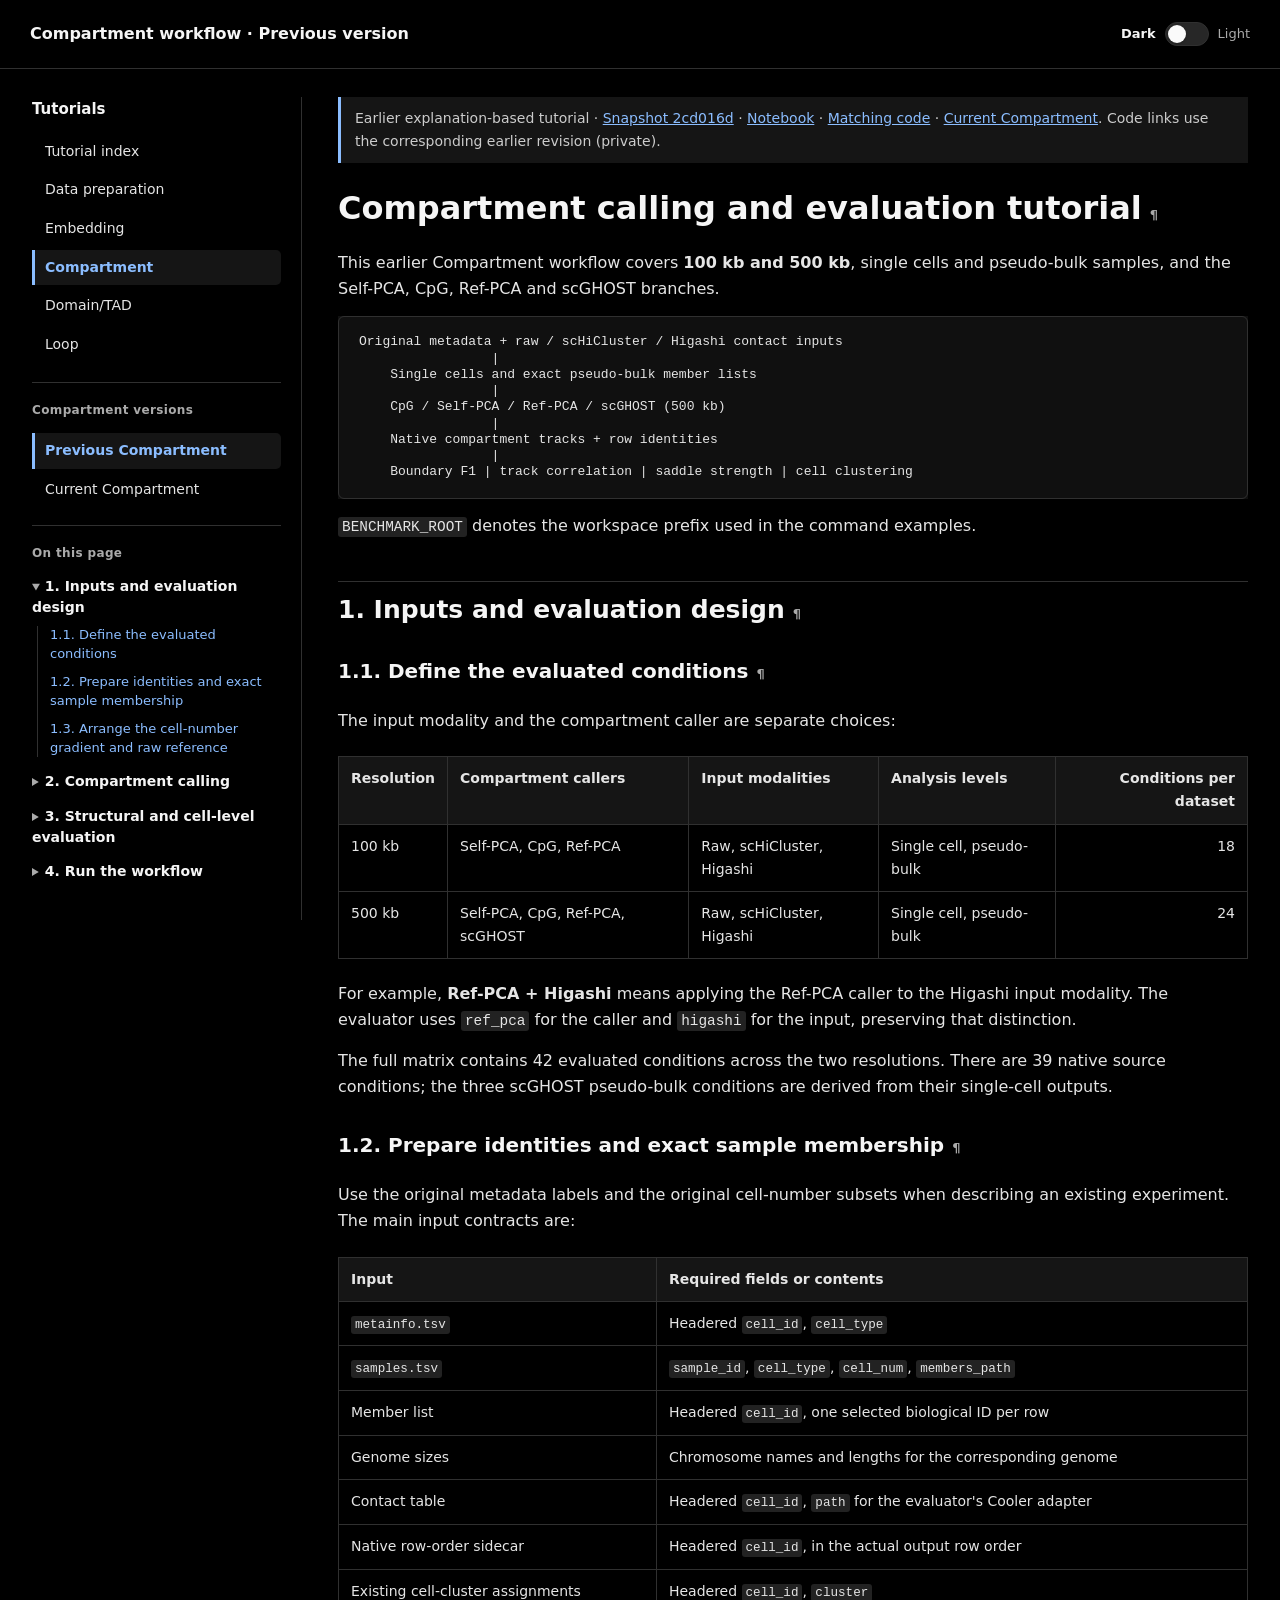
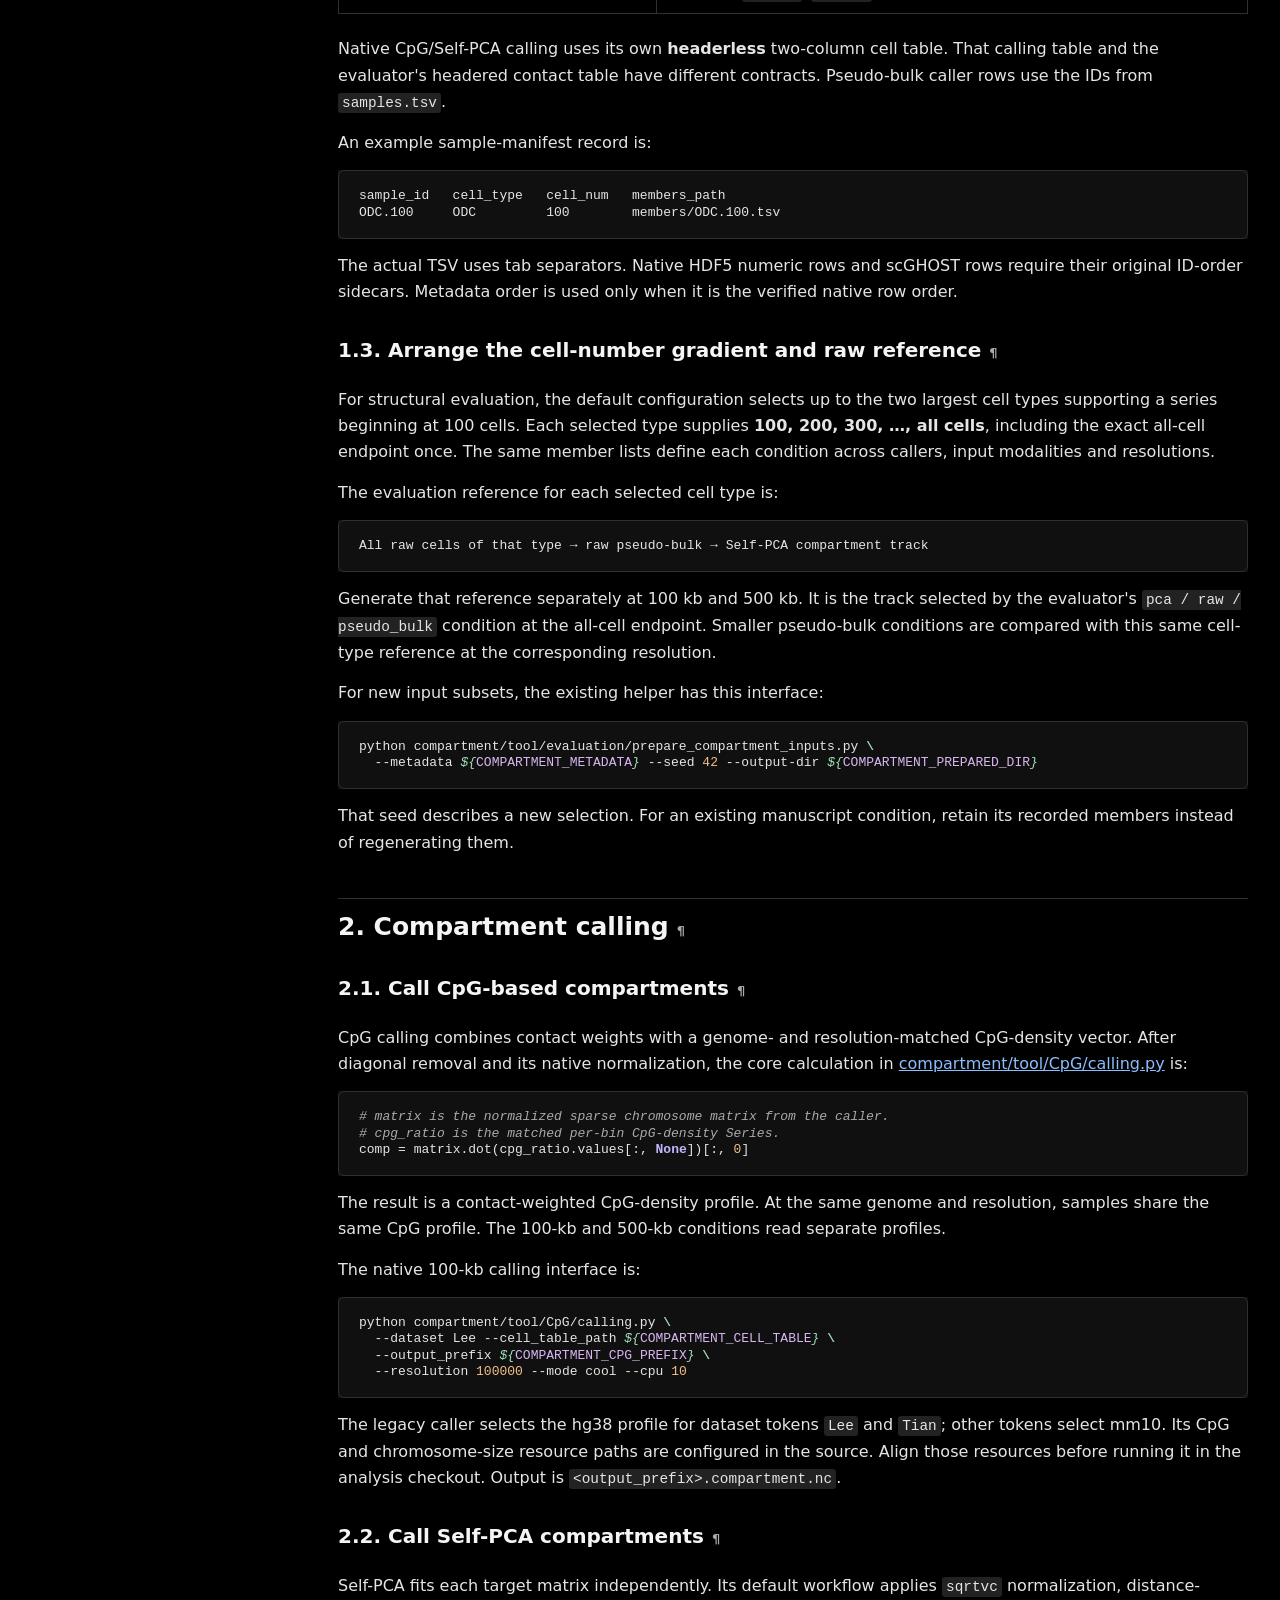
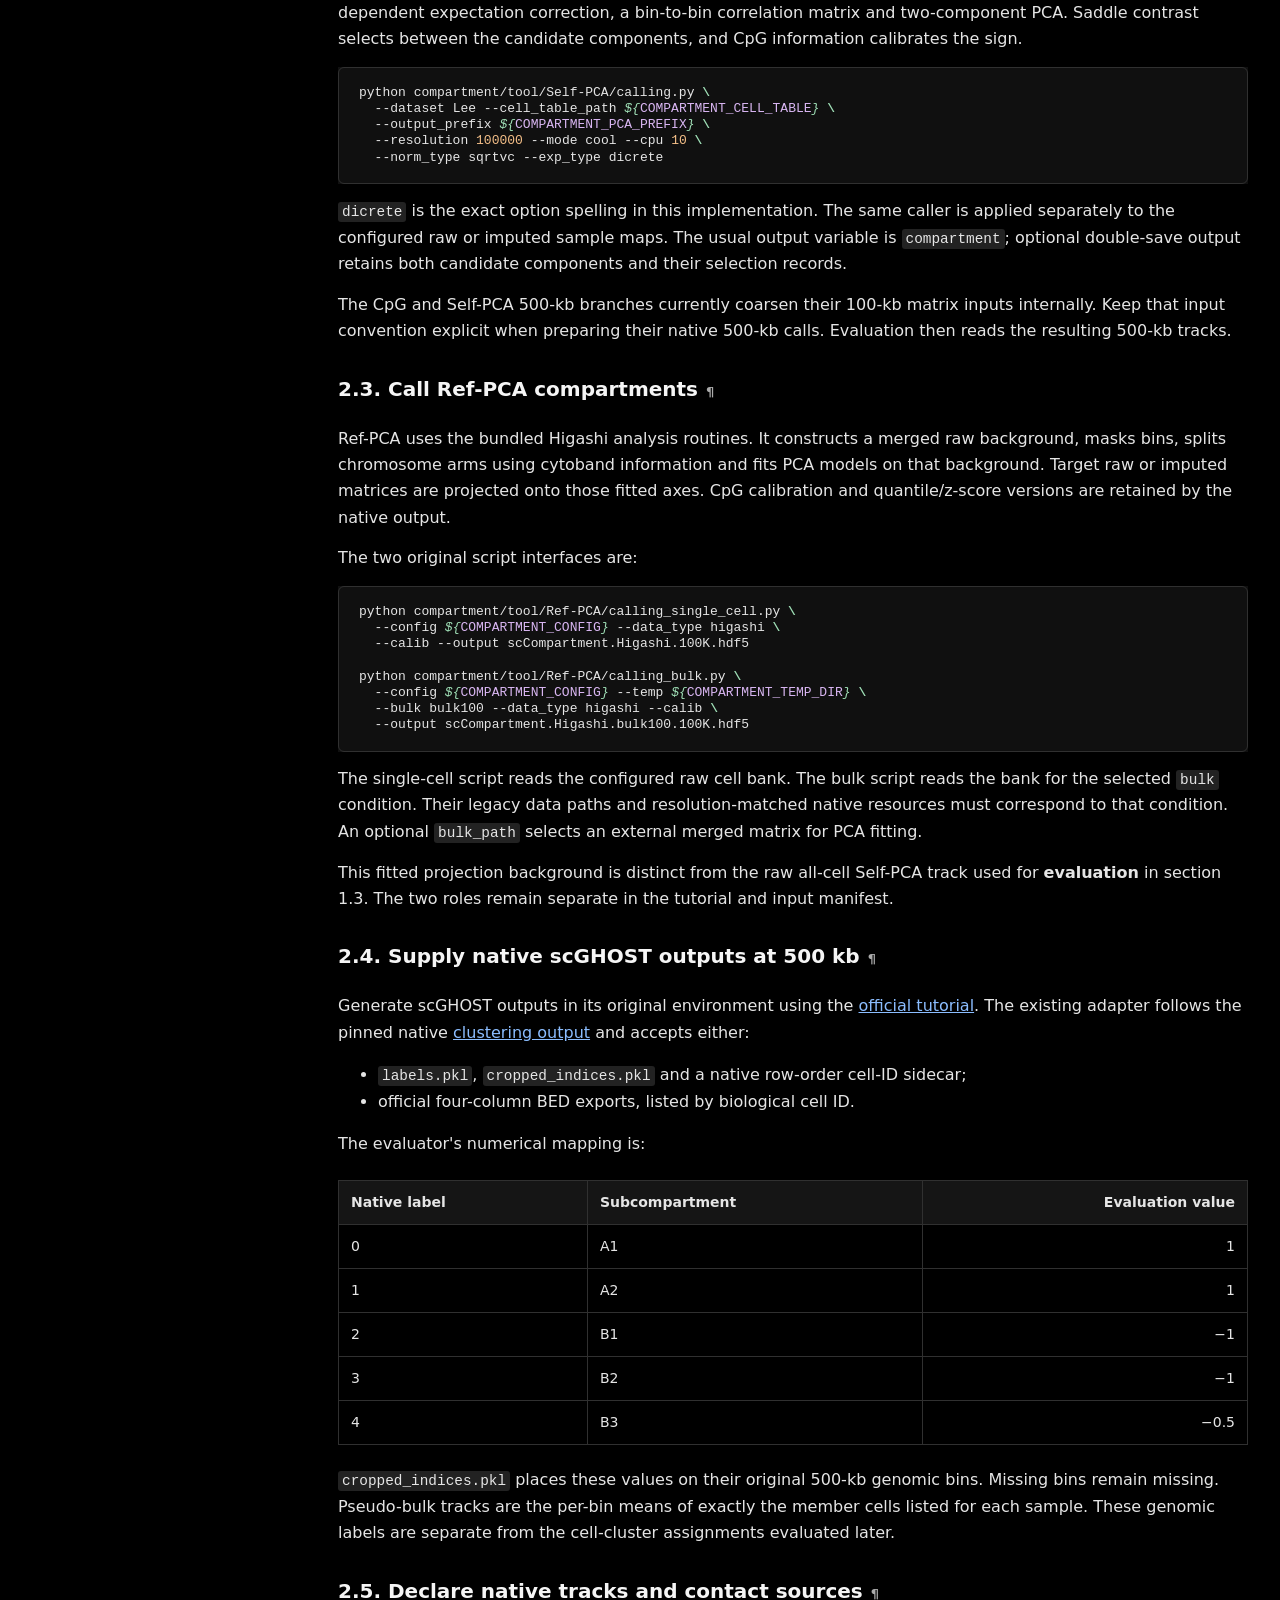
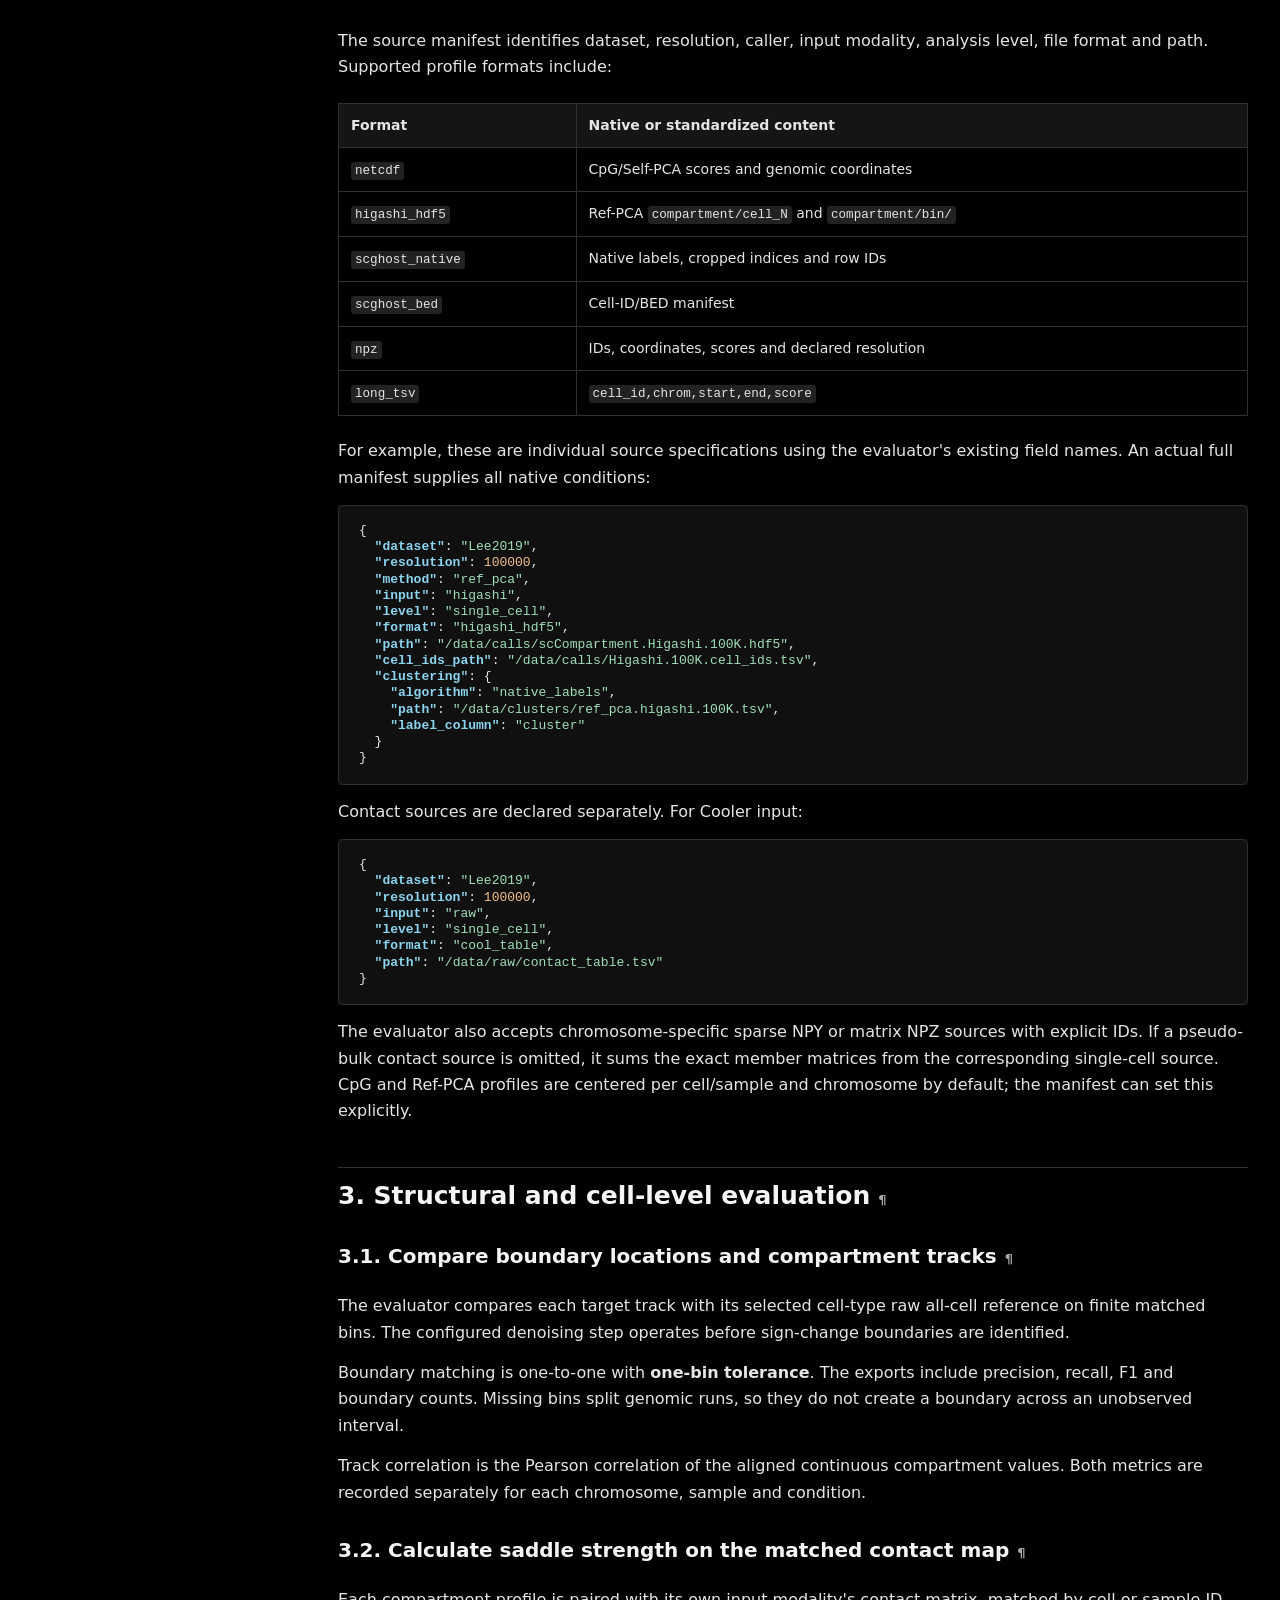
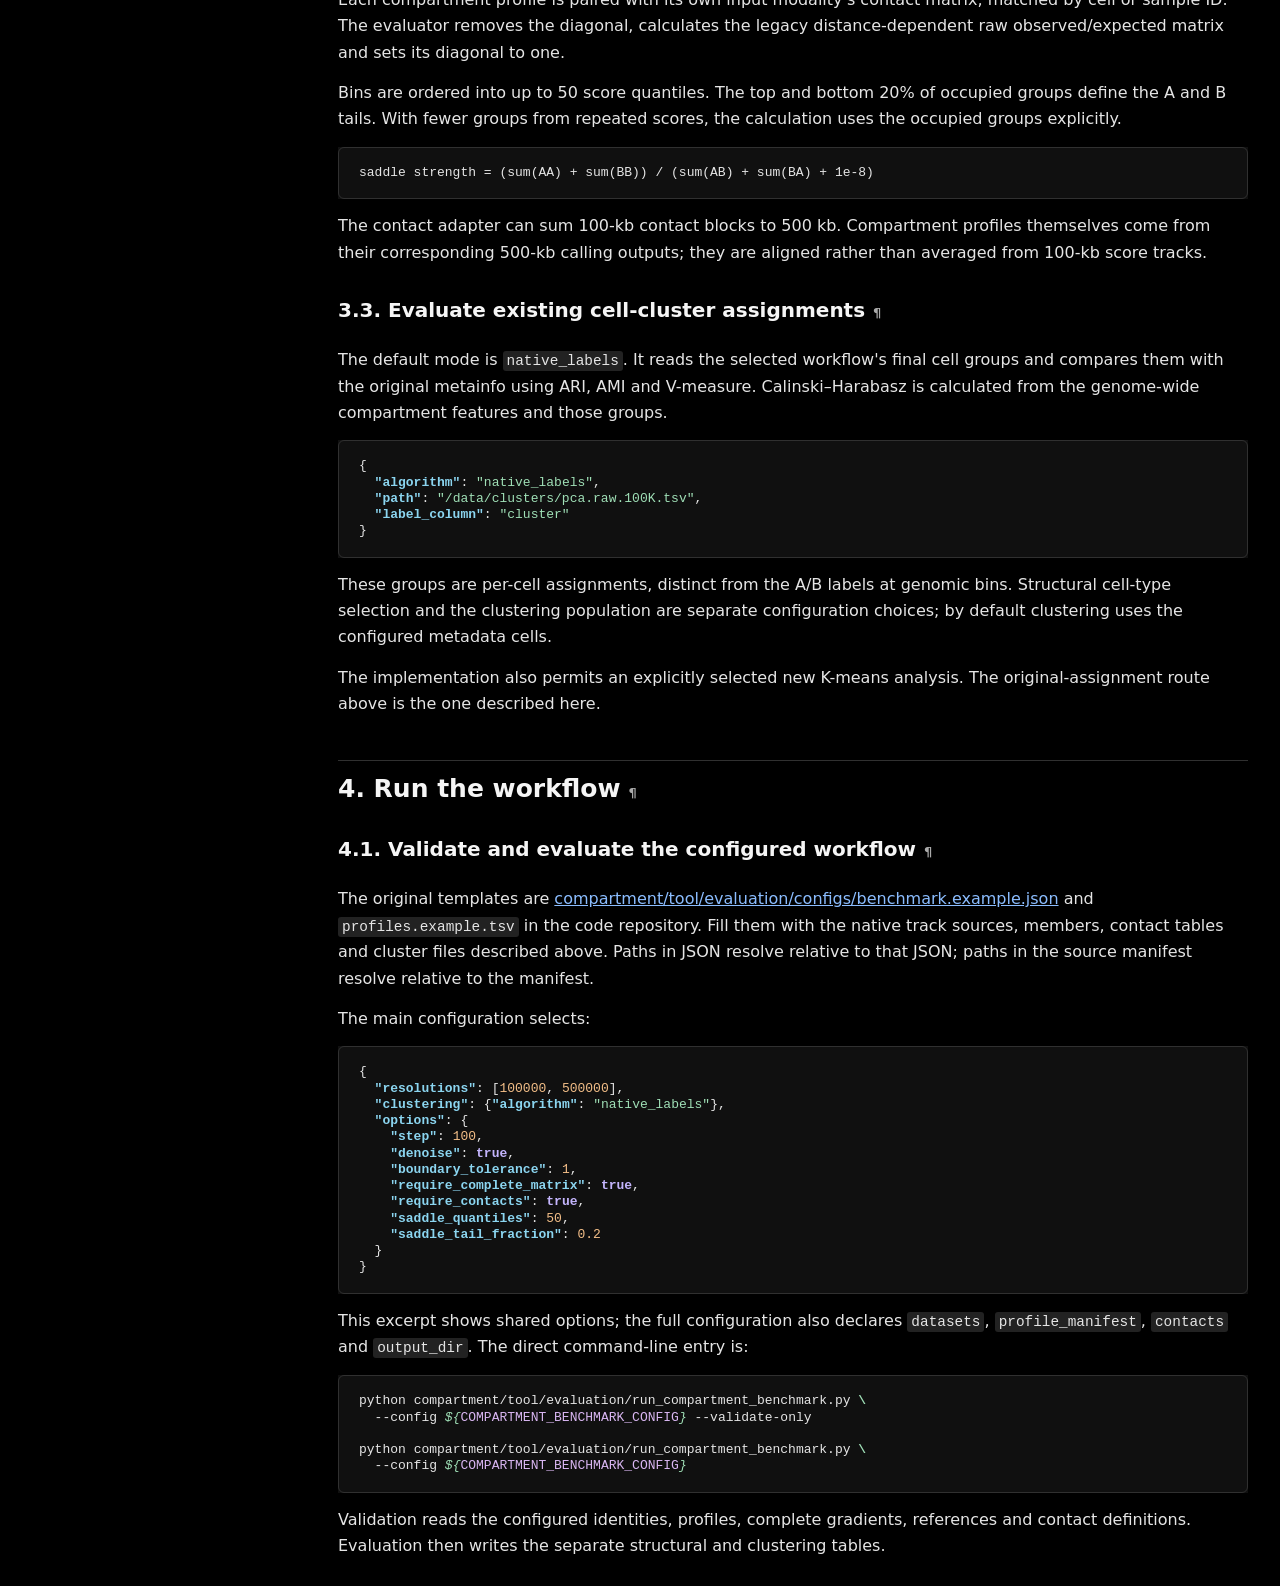
==== commit 744422b0: "Move workflow and section navigation into a responsive left sidebar" ====
--- a/tutorials/compartment-previous.html
+++ b/tutorials/compartment-previous.html
@@ -99,13 +99,13 @@
 nav .toc-subsections a{font-size:13px;line-height:1.45;margin-bottom:9px}
 h3{scroll-margin-top:18px}
 .method-title{font-size:18px;font-weight:650;line-height:1.4;margin:26px 0 12px;scroll-margin-top:18px}
-</style><link data-tutorial-theme="system" href="../assets/theme.css?v=c4c3e50df51a" rel="stylesheet"/><script data-tutorial-theme-script="true" src="../assets/theme.js?v=5e6405cc1496"></script></head><body><header class="topbar"><div class="topbar-heading"><div class="brand">Compartment workflow · Previous version</div><div aria-label="Color mode" class="theme-switcher" hidden="" role="group">
+</style><link data-tutorial-theme="system" href="../assets/theme.css?v=c4c3e50df51a" rel="stylesheet"/><script data-tutorial-theme-script="true" src="../assets/theme.js?v=5e6405cc1496"></script><link href="../assets/sidebar.css?v=be8e6513cf1a" rel="stylesheet"/><script defer="" src="../assets/sidebar.js?v=d603e5461e98"></script></head><body><header class="topbar"><div class="topbar-heading"><button aria-controls="tutorial-sidebar" aria-expanded="false" aria-label="Open contents" class="sidebar-toggle" id="sidebar-toggle" type="button">Contents</button><div class="brand">Compartment workflow · Previous version</div><div aria-label="Color mode" class="theme-switcher" hidden="" role="group">
 <span class="theme-option" data-theme-value="dark">Dark</span>
 <button aria-checked="false" aria-label="Light mode" class="theme-switch" id="theme-toggle" role="switch" title="Switch to light mode" type="button">
 <span aria-hidden="true" class="theme-switch-track"><span class="theme-switch-thumb"></span></span>
 </button>
 <span class="theme-option" data-theme-value="light">Light</span>
-</div></div><div class="modules"><a class="active" href="compartment-previous.html">Previous Compartment</a><a class="" href="compartment.html">Current Compartment</a></div></header><div class="layout"><nav><strong>On this page</strong><details class="toc-group" name="page-sections" open=""><summary><a href="#Inputs-and-evaluation-design">1. Inputs and evaluation design</a></summary><div class="toc-subsections"><a href="#1.-Define-the-evaluated-conditions">1.1. Define the evaluated conditions</a><a href="#2.-Prepare-identities-and-exact-sample-membership">1.2. Prepare identities and exact sample membership</a><a href="#3.-Arrange-the-cell-number-gradient-and-raw-reference">1.3. Arrange the cell-number gradient and raw reference</a></div></details><details class="toc-group" name="page-sections"><summary><a href="#Compartment-calling">2. Compartment calling</a></summary><div class="toc-subsections"><a href="#4.-Call-CpG-based-compartments">2.1. Call CpG-based compartments</a><a href="#5.-Call-Self-PCA-compartments">2.2. Call Self-PCA compartments</a><a href="#6.-Call-Ref-PCA-compartments">2.3. Call Ref-PCA compartments</a><a href="#7.-Supply-native-scGHOST-outputs-at-500-kb">2.4. Supply native scGHOST outputs at 500 kb</a><a href="#8.-Declare-native-tracks-and-contact-sources">2.5. Declare native tracks and contact sources</a></div></details><details class="toc-group" name="page-sections"><summary><a href="#Structural-and-cell-level-evaluation">3. Structural and cell-level evaluation</a></summary><div class="toc-subsections"><a href="#9.-Compare-boundary-locations-and-compartment-tracks">3.1. Compare boundary locations and compartment tracks</a><a href="#10.-Calculate-saddle-strength-on-the-matched-contact-map">3.2. Calculate saddle strength on the matched contact map</a><a href="#11.-Evaluate-existing-cell-cluster-assignments">3.3. Evaluate existing cell-cluster assignments</a></div></details><details class="toc-group" name="page-sections"><summary><a href="#Run-the-workflow-and-read-outputs">4. Run the workflow</a></summary><div class="toc-subsections"><a href="#12.-Validate-and-evaluate-the-configured-workflow">4.1. Validate and evaluate the configured workflow</a></div></details></nav><main><p class="edition-note">Earlier explanation-based tutorial · <a href="https://github.com/rawandy2001-design/benchmark-tutorials/commit/2cd016dbe5ee140562ac455f8d5dee775abf9011">Snapshot 2cd016d</a> · <a href="compartment-previous.ipynb">Notebook</a> · <a href="https://github.com/rawandy2001-design/benchmark/tree/02e6c9eb2bb9c4b549b197b4b47fd5d9ae34ada8/compartment">Matching code</a> · <a href="compartment.html">Current Compartment</a>. Code links use the corresponding earlier revision (private).</p><div class="cell border-box-sizing text_cell rendered" id="cell-id=compartment-tutorial-00"><div class="prompt input_prompt">
+</div></div></header><div class="layout"><nav aria-label="Tutorial navigation" class="tutorial-sidebar" id="tutorial-sidebar"><div class="sidebar-heading"><strong>Tutorials</strong><button aria-label="Close contents" class="sidebar-close" id="sidebar-close" type="button">×</button></div><div aria-label="Workflows" class="modules"><a href="../index.html">Tutorial index</a><a href="data_preparation.html">Data preparation</a><a href="embedding.html">Embedding</a><a class="current-section" href="compartment.html">Compartment</a><a href="tad.html">Domain/TAD</a><a href="loop.html">Loop</a></div><div class="sidebar-versions"><strong>Compartment versions</strong><div class="modules"><a aria-current="page" class="active" href="compartment-previous.html">Previous Compartment</a><a class="" href="compartment.html">Current Compartment</a></div></div><div class="page-toc"><strong>On this page</strong><details class="toc-group" name="page-sections" open=""><summary><a href="#Inputs-and-evaluation-design">1. Inputs and evaluation design</a></summary><div class="toc-subsections"><a href="#1.-Define-the-evaluated-conditions">1.1. Define the evaluated conditions</a><a href="#2.-Prepare-identities-and-exact-sample-membership">1.2. Prepare identities and exact sample membership</a><a href="#3.-Arrange-the-cell-number-gradient-and-raw-reference">1.3. Arrange the cell-number gradient and raw reference</a></div></details><details class="toc-group" name="page-sections"><summary><a href="#Compartment-calling">2. Compartment calling</a></summary><div class="toc-subsections"><a href="#4.-Call-CpG-based-compartments">2.1. Call CpG-based compartments</a><a href="#5.-Call-Self-PCA-compartments">2.2. Call Self-PCA compartments</a><a href="#6.-Call-Ref-PCA-compartments">2.3. Call Ref-PCA compartments</a><a href="#7.-Supply-native-scGHOST-outputs-at-500-kb">2.4. Supply native scGHOST outputs at 500 kb</a><a href="#8.-Declare-native-tracks-and-contact-sources">2.5. Declare native tracks and contact sources</a></div></details><details class="toc-group" name="page-sections"><summary><a href="#Structural-and-cell-level-evaluation">3. Structural and cell-level evaluation</a></summary><div class="toc-subsections"><a href="#9.-Compare-boundary-locations-and-compartment-tracks">3.1. Compare boundary locations and compartment tracks</a><a href="#10.-Calculate-saddle-strength-on-the-matched-contact-map">3.2. Calculate saddle strength on the matched contact map</a><a href="#11.-Evaluate-existing-cell-cluster-assignments">3.3. Evaluate existing cell-cluster assignments</a></div></details><details class="toc-group" name="page-sections"><summary><a href="#Run-the-workflow-and-read-outputs">4. Run the workflow</a></summary><div class="toc-subsections"><a href="#12.-Validate-and-evaluate-the-configured-workflow">4.1. Validate and evaluate the configured workflow</a></div></details></div></nav><main><p class="edition-note">Earlier explanation-based tutorial · <a href="https://github.com/rawandy2001-design/benchmark-tutorials/commit/2cd016dbe5ee140562ac455f8d5dee775abf9011">Snapshot 2cd016d</a> · <a href="compartment-previous.ipynb">Notebook</a> · <a href="https://github.com/rawandy2001-design/benchmark/tree/02e6c9eb2bb9c4b549b197b4b47fd5d9ae34ada8/compartment">Matching code</a> · <a href="compartment.html">Current Compartment</a>. Code links use the corresponding earlier revision (private).</p><div class="cell border-box-sizing text_cell rendered" id="cell-id=compartment-tutorial-00"><div class="prompt input_prompt">
 </div><div class="inner_cell">
 <div class="text_cell_render border-box-sizing rendered_html"><h1 id="Compartment-calling-and-evaluation-tutorial">Compartment calling and evaluation tutorial<a class="anchor-link" href="#Compartment-calling-and-evaluation-tutorial">¶</a></h1><p>This earlier Compartment workflow covers <strong>100 kb and 500 kb</strong>, single cells and pseudo-bulk samples, and the Self-PCA, CpG, Ref-PCA and scGHOST branches.</p>
 <div class="highlight"><pre><span></span>Original metadata + raw / scHiCluster / Higashi contact inputs
@@ -566,4 +566,4 @@
   window.addEventListener('hashchange', revealSection);
   revealSection();
 })();
-</script></body></html>+</script><div aria-hidden="true" class="sidebar-backdrop" hidden="" id="sidebar-backdrop"></div></body></html>
--- a/assets/sidebar.css
+++ b/assets/sidebar.css
@@ -0,0 +1,164 @@
+/* Shared left navigation for the tutorial pages. */
+.layout {
+  max-width: 1600px;
+  display: grid;
+  grid-template-columns: 270px minmax(0, 1fr);
+  gap: 36px;
+  padding: 28px 32px;
+}
+.tutorial-sidebar {
+  position: sticky;
+  top: 20px;
+  align-self: start;
+  max-height: calc(100vh - 40px);
+  max-height: calc(100dvh - 40px);
+  overflow-y: auto;
+  overflow-x: hidden;
+  overscroll-behavior: contain;
+  scrollbar-width: thin;
+  scrollbar-color: var(--border, #dae2ec) transparent;
+  border-right: 1px solid var(--border, #dae2ec);
+  border-bottom: 0;
+  padding: 0 20px 24px 0;
+}
+.sidebar-heading {
+  display: flex;
+  align-items: center;
+  justify-content: space-between;
+  gap: 12px;
+  margin-bottom: 12px;
+  color: var(--heading, #173653);
+}
+.sidebar-heading strong { margin: 0; font-size: 15px; }
+.tutorial-sidebar .modules {
+  display: grid;
+  gap: 3px;
+  margin: 0;
+  padding-bottom: 20px;
+}
+.tutorial-sidebar .modules a {
+  margin: 0;
+  padding: 8px 10px;
+  border-left: 3px solid transparent;
+  border-bottom: 0;
+  border-radius: 0 5px 5px 0;
+  color: var(--text, #243347);
+  line-height: 1.4;
+}
+.tutorial-sidebar .modules a:hover,
+.tutorial-sidebar .modules a:focus-visible {
+  background: var(--surface, #eff4fa);
+}
+.tutorial-sidebar .modules .active,
+.tutorial-sidebar .modules .current-section {
+  border-left-color: var(--link, #2463a0);
+  background: var(--surface, #eff4fa);
+  color: var(--link, #2463a0);
+  font-weight: 650;
+}
+.page-toc, .sidebar-versions {
+  border-top: 1px solid var(--border, #dae2ec);
+  padding-top: 18px;
+}
+.page-toc > strong, .sidebar-versions > strong {
+  color: var(--muted, #5b6c80);
+  font-size: 12px;
+  font-weight: 650;
+  letter-spacing: .03em;
+  margin-bottom: 12px;
+}
+.sidebar-versions { margin-bottom: 18px; }
+.sidebar-versions .modules { padding-bottom: 0; }
+.page-toc a { overflow-wrap: anywhere; }
+.topbar-heading {
+  display: flex;
+  align-items: center;
+  justify-content: space-between;
+  gap: 16px;
+}
+.topbar-heading .brand { flex: 1; min-width: 0; }
+.sidebar-toggle, .sidebar-close {
+  display: none;
+  border: 1px solid var(--border, #dae2ec);
+  border-radius: 6px;
+  background: var(--surface, #eff4fa);
+  color: var(--text, #243347);
+  padding: 7px 10px;
+  font: inherit;
+  cursor: pointer;
+}
+.sidebar-toggle:focus-visible, .sidebar-close:focus-visible {
+  outline: 2px solid var(--link, #2463a0);
+  outline-offset: 3px;
+}
+.sidebar-backdrop[hidden] { display: none; }
+@media (min-width: 761px) and (max-width: 1100px) {
+  .layout { grid-template-columns: 235px minmax(0, 1fr); gap: 24px; padding: 24px; }
+}
+@media (max-width: 760px) {
+  .layout { grid-template-columns: minmax(0, 1fr); padding: 20px; gap: 20px; }
+  /* The complete navigation remains usable if JavaScript is unavailable. */
+  .tutorial-sidebar {
+    position: static;
+    max-height: none;
+    border-right: 0;
+    border-bottom: 1px solid var(--border, #dae2ec);
+    padding: 0 0 20px;
+  }
+  .topbar { padding: 14px 16px; }
+  .topbar-heading { gap: 10px; }
+  .topbar-heading .brand { font-size: 14px; line-height: 1.4; }
+  :root[data-sidebar-enhanced="true"] .sidebar-toggle {
+    display: inline-flex;
+    align-items: center;
+    flex: 0 0 auto;
+    font-size: 13px;
+  }
+  :root[data-sidebar-enhanced="true"] .sidebar-close {
+    display: inline-flex;
+    align-items: center;
+    justify-content: center;
+    min-width: 36px;
+    min-height: 36px;
+    padding: 4px;
+    font-size: 22px;
+    line-height: 1;
+  }
+  :root[data-sidebar-enhanced="true"] .tutorial-sidebar {
+    position: fixed;
+    inset: 0 auto 0 0;
+    z-index: 40;
+    width: min(320px, calc(100vw - 36px));
+    height: 100vh;
+    height: 100dvh;
+    max-height: none;
+    padding: 20px 22px;
+    border-right: 1px solid var(--border, #dae2ec);
+    border-bottom: 0;
+    background: var(--page-bg, #fff);
+    transform: translateX(-100%);
+    visibility: hidden;
+    transition: transform 180ms ease, visibility 180ms ease;
+  }
+  :root[data-sidebar-open="true"] .tutorial-sidebar {
+    transform: translateX(0);
+    visibility: visible;
+  }
+  :root[data-sidebar-open="true"],
+  :root[data-sidebar-open="true"] body { overflow: hidden; }
+  .sidebar-backdrop {
+    position: fixed;
+    inset: 0;
+    z-index: 30;
+    background: rgb(0 0 0 / 55%);
+  }
+}
+@media (prefers-reduced-motion: reduce) {
+  :root[data-sidebar-enhanced="true"] .tutorial-sidebar { transition: none; }
+}
+@media print {
+  .tutorial-sidebar, .sidebar-toggle, .sidebar-backdrop { display: none !important; }
+  .layout { display: block; max-width: none; padding: 0; }
+  :root[data-sidebar-open="true"],
+  :root[data-sidebar-open="true"] body { overflow: visible; }
+}
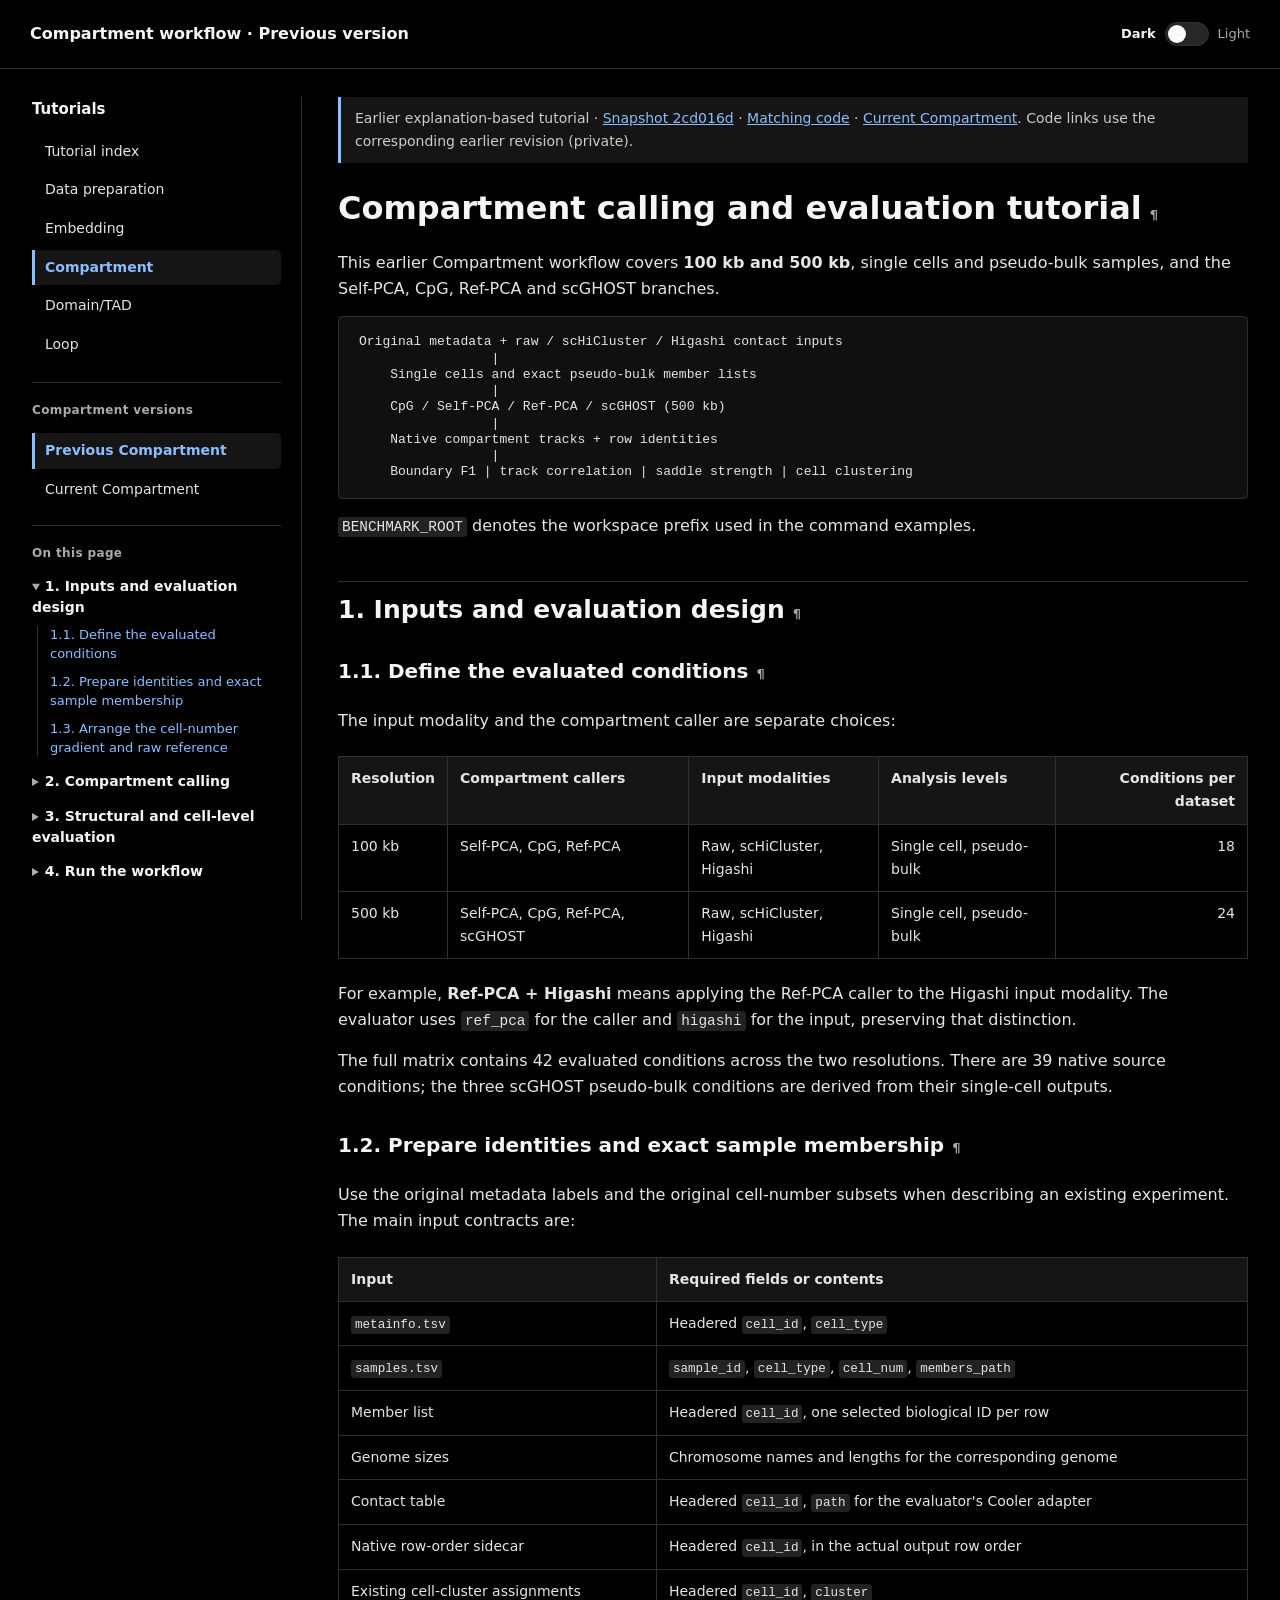
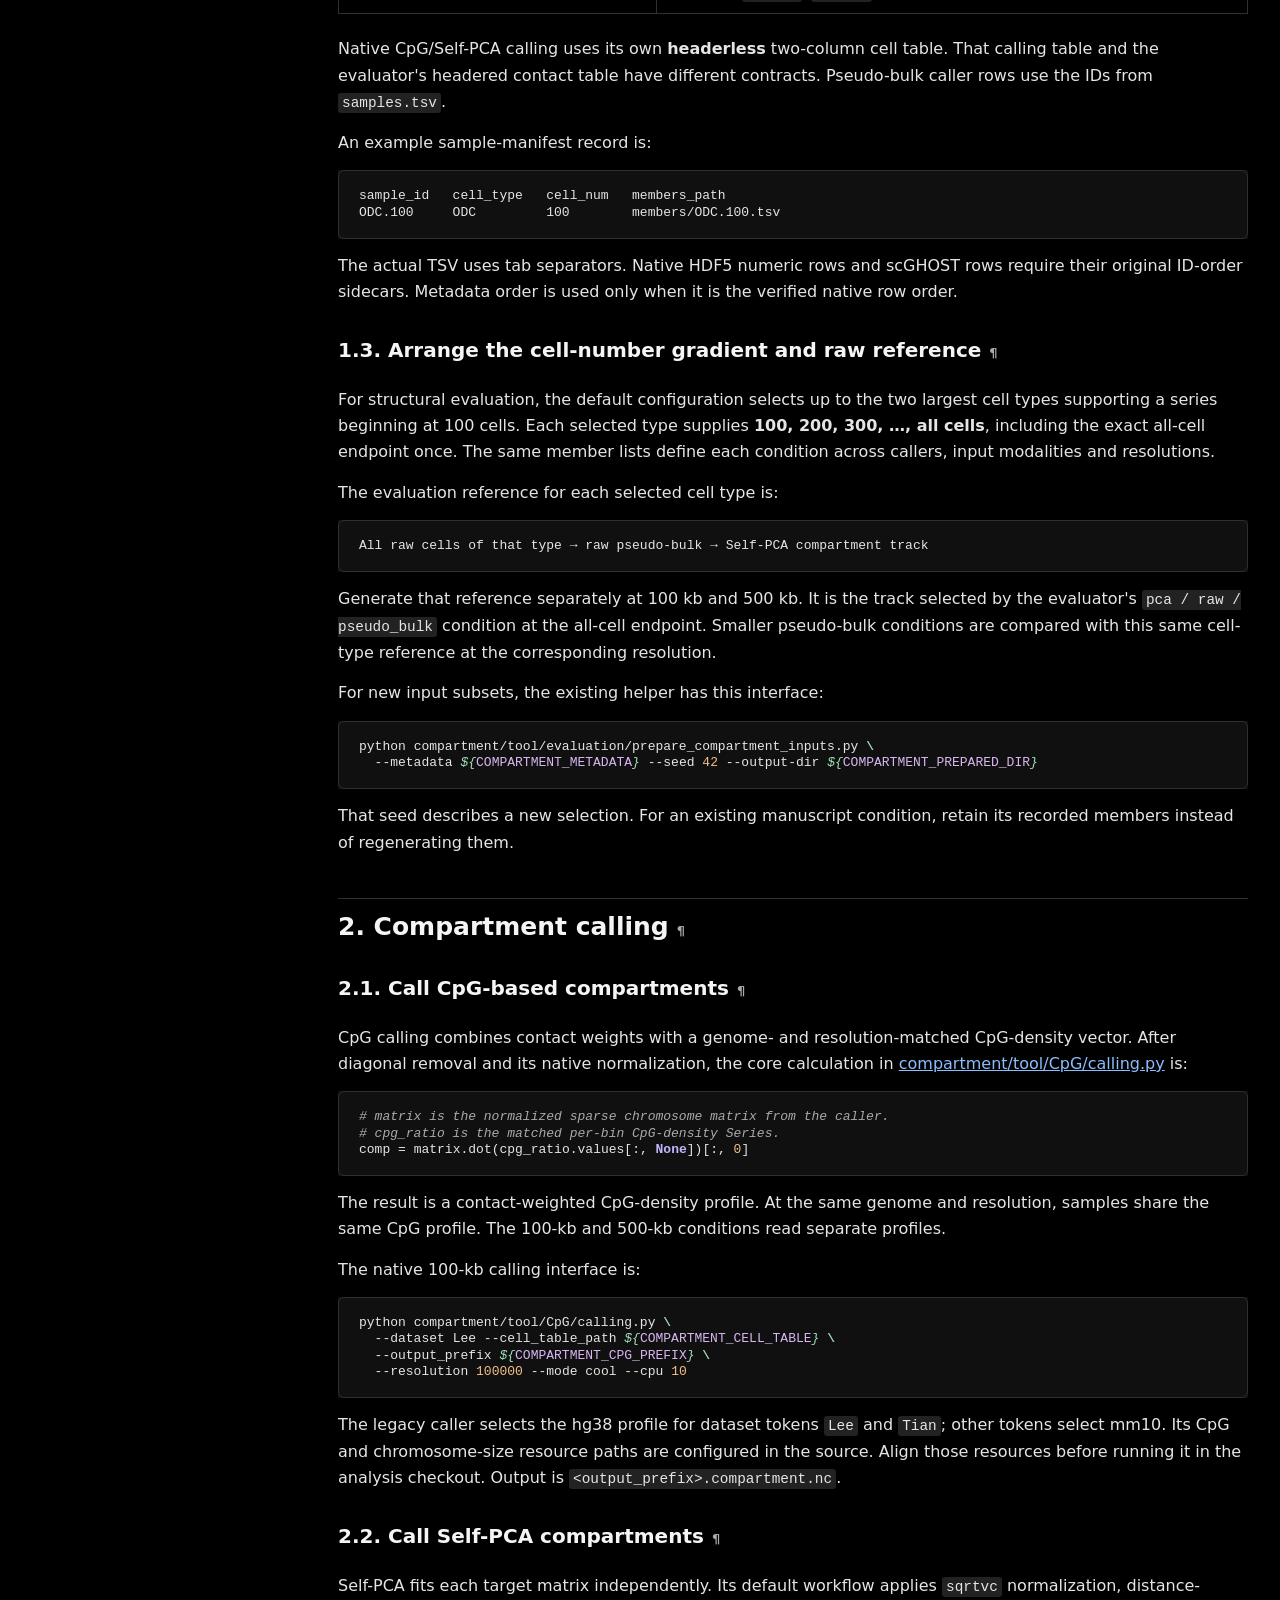
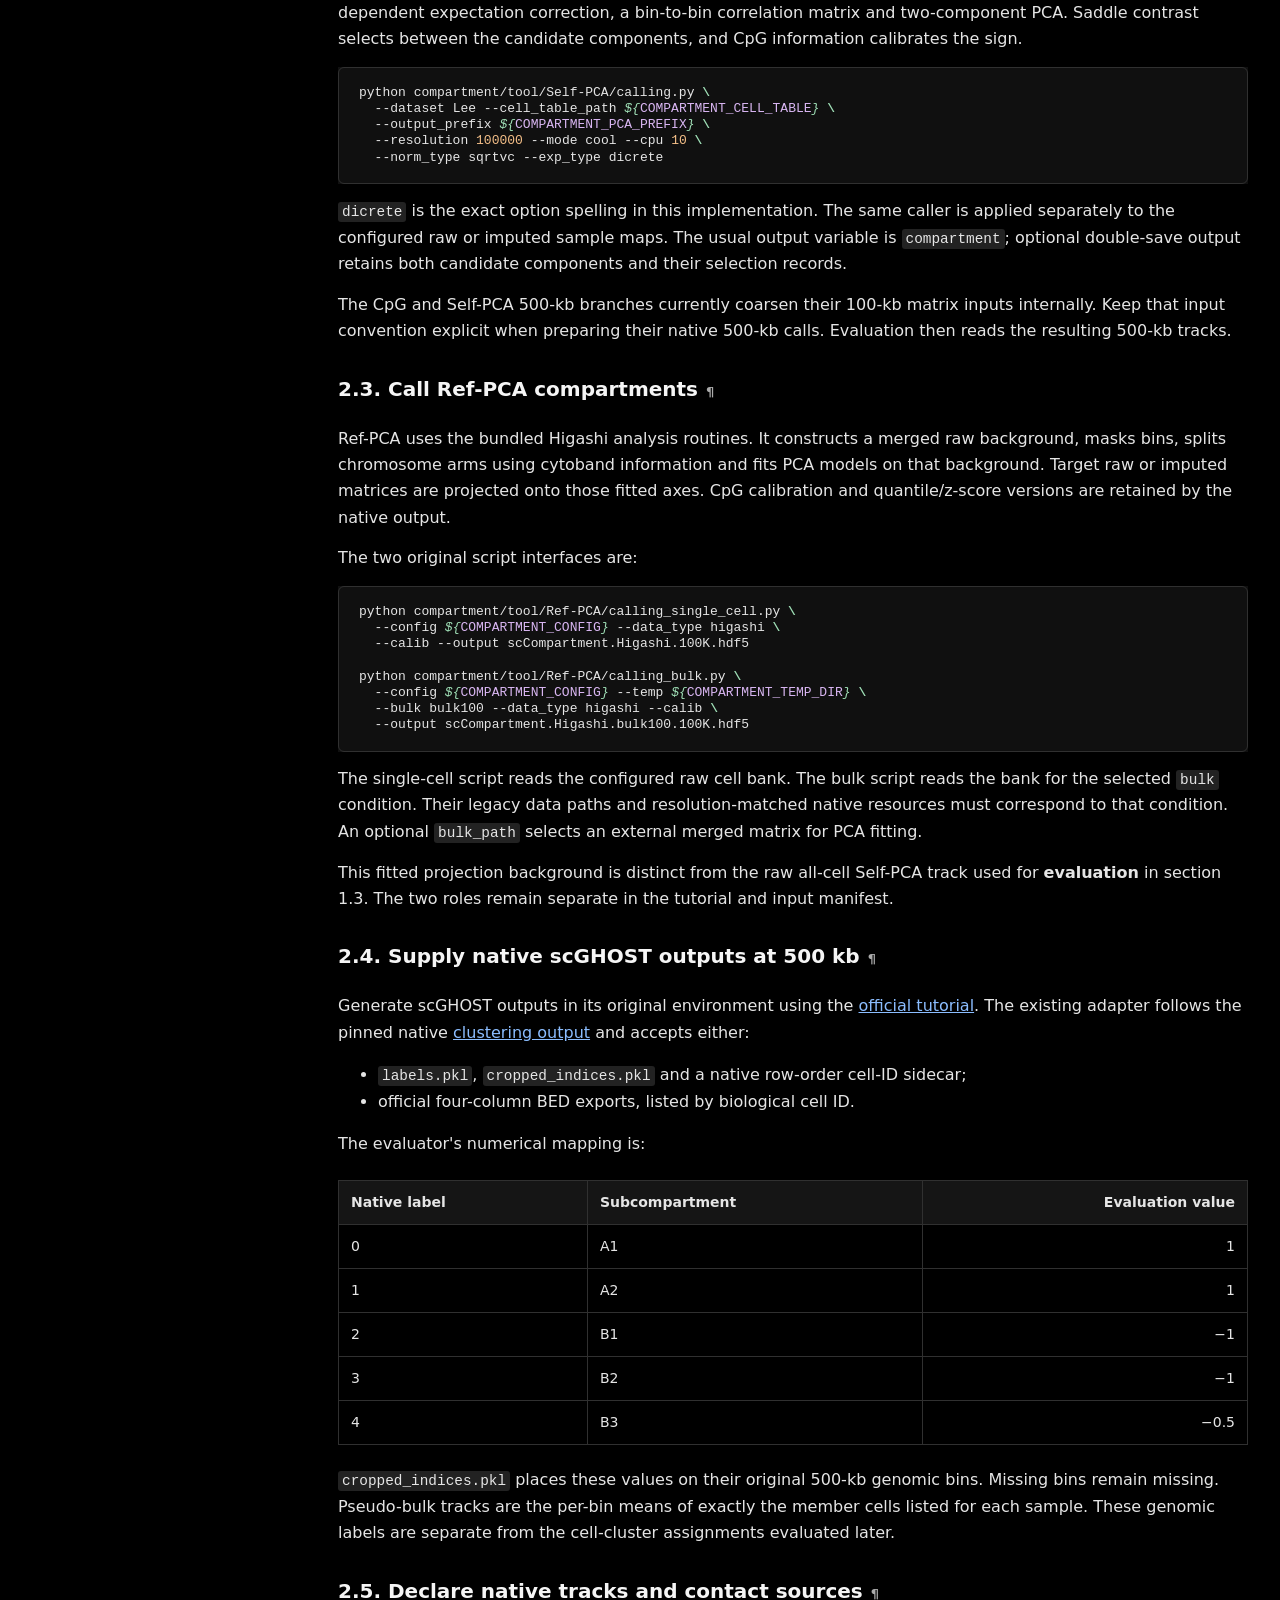
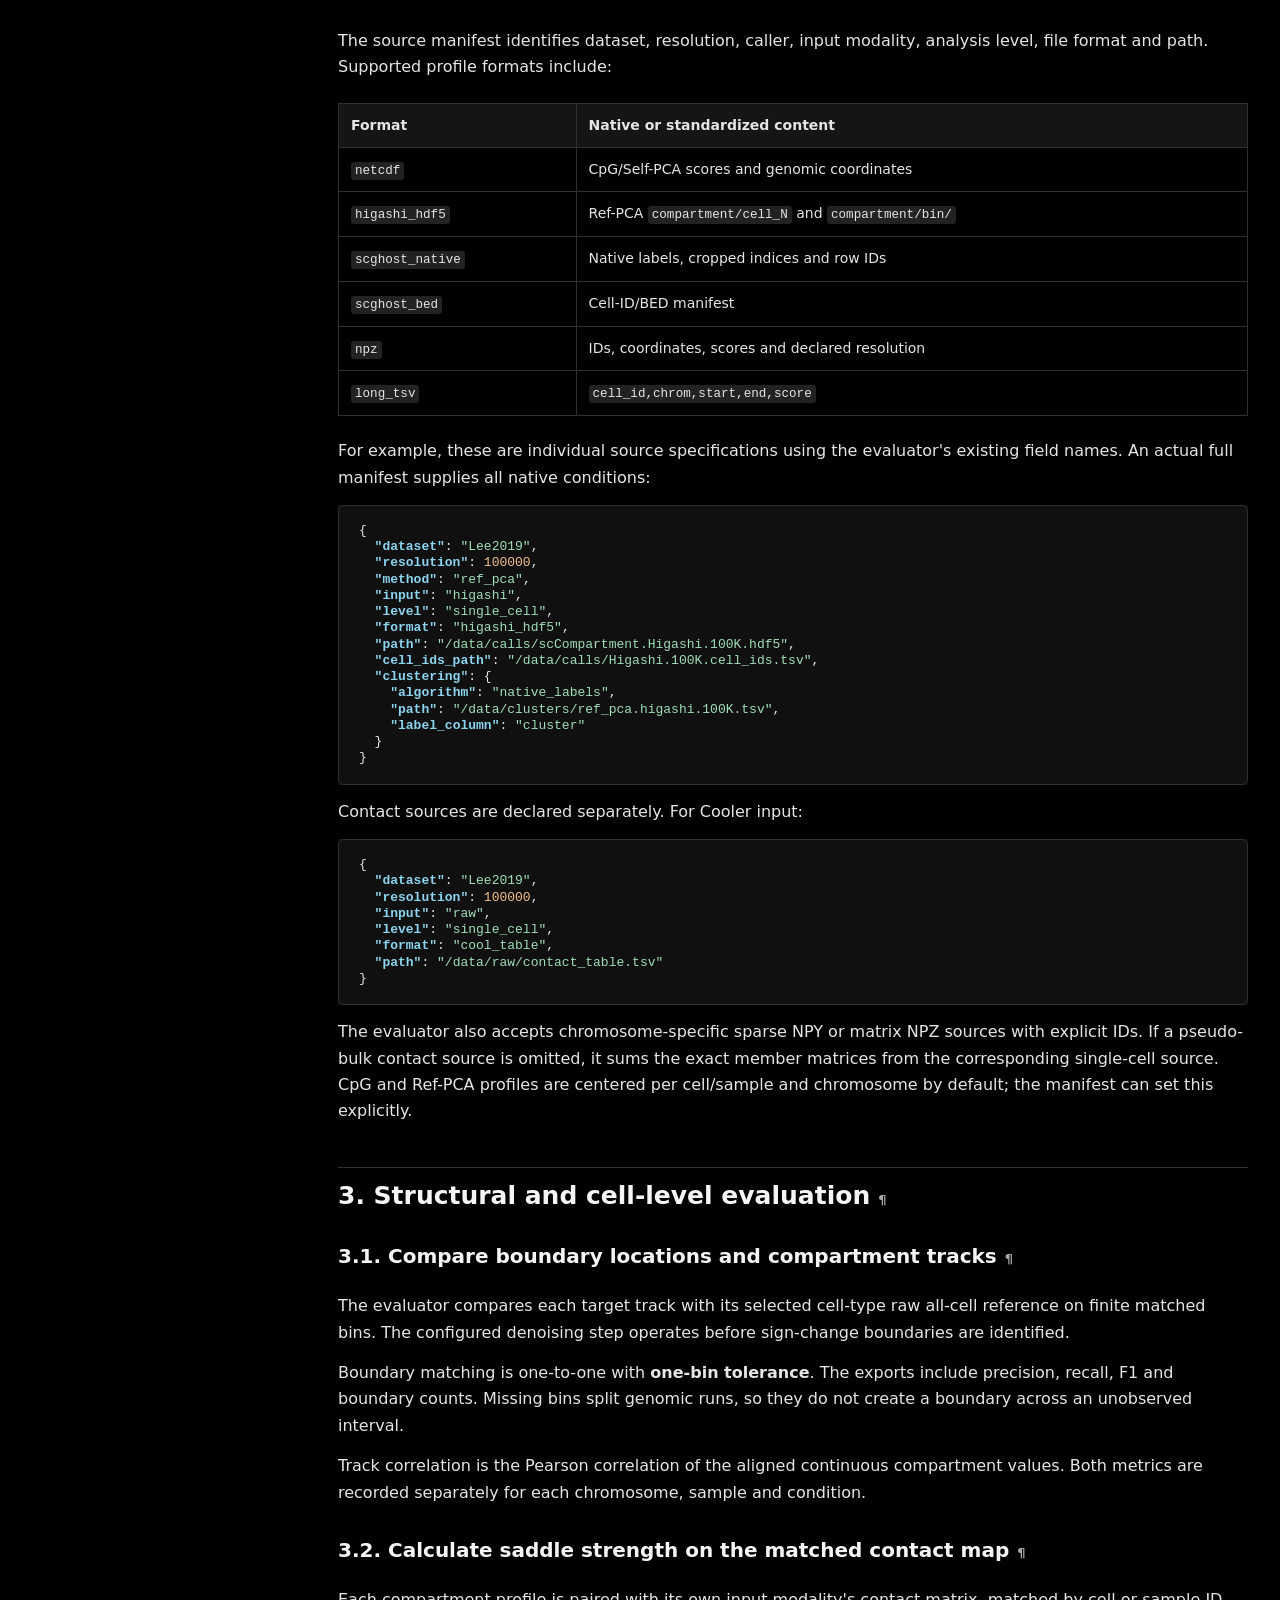
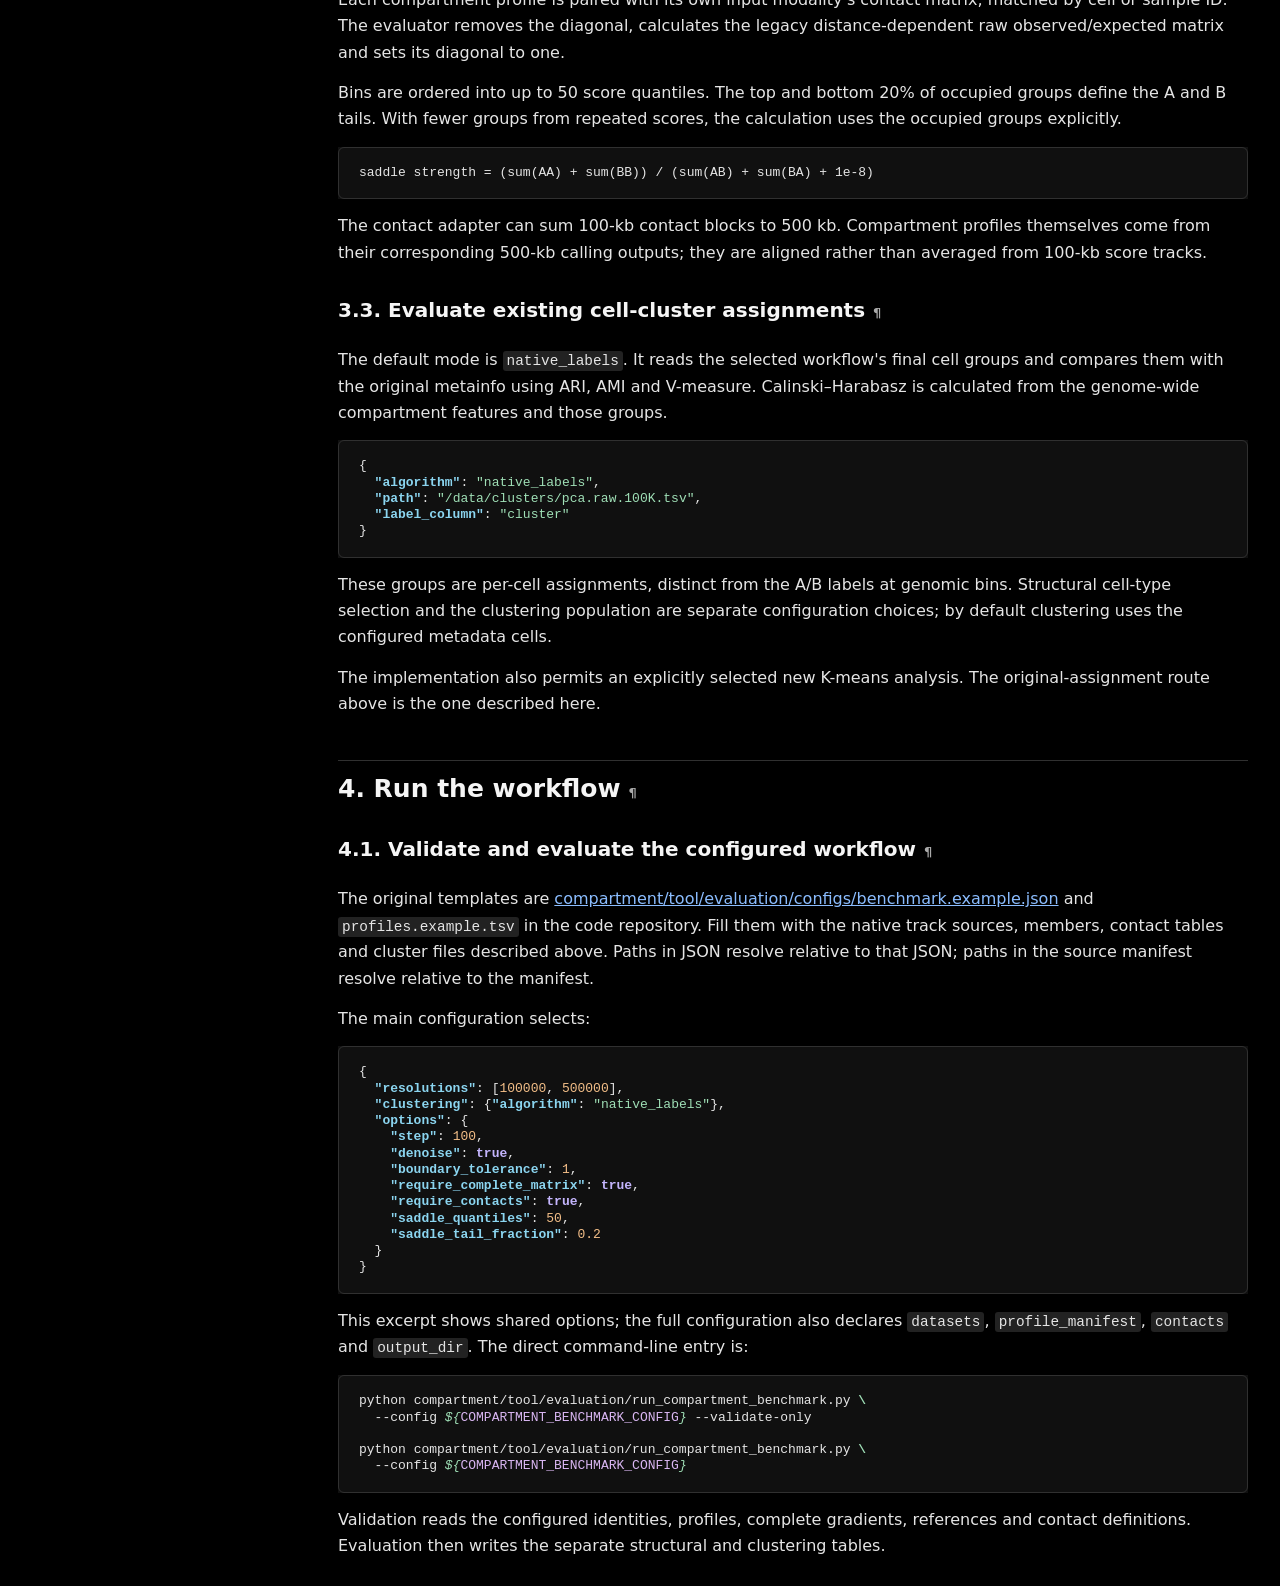
==== commit f91da5e9: "Remove direct notebook links from tutorial pages" ====
--- a/tutorials/compartment-previous.html
+++ b/tutorials/compartment-previous.html
@@ -105,7 +105,7 @@
 <span aria-hidden="true" class="theme-switch-track"><span class="theme-switch-thumb"></span></span>
 </button>
 <span class="theme-option" data-theme-value="light">Light</span>
-</div></div></header><div class="layout"><nav aria-label="Tutorial navigation" class="tutorial-sidebar" id="tutorial-sidebar"><div class="sidebar-heading"><strong>Tutorials</strong><button aria-label="Close contents" class="sidebar-close" id="sidebar-close" type="button">×</button></div><div aria-label="Workflows" class="modules"><a href="../index.html">Tutorial index</a><a href="data_preparation.html">Data preparation</a><a href="embedding.html">Embedding</a><a class="current-section" href="compartment.html">Compartment</a><a href="tad.html">Domain/TAD</a><a href="loop.html">Loop</a></div><div class="sidebar-versions"><strong>Compartment versions</strong><div class="modules"><a aria-current="page" class="active" href="compartment-previous.html">Previous Compartment</a><a class="" href="compartment.html">Current Compartment</a></div></div><div class="page-toc"><strong>On this page</strong><details class="toc-group" name="page-sections" open=""><summary><a href="#Inputs-and-evaluation-design">1. Inputs and evaluation design</a></summary><div class="toc-subsections"><a href="#1.-Define-the-evaluated-conditions">1.1. Define the evaluated conditions</a><a href="#2.-Prepare-identities-and-exact-sample-membership">1.2. Prepare identities and exact sample membership</a><a href="#3.-Arrange-the-cell-number-gradient-and-raw-reference">1.3. Arrange the cell-number gradient and raw reference</a></div></details><details class="toc-group" name="page-sections"><summary><a href="#Compartment-calling">2. Compartment calling</a></summary><div class="toc-subsections"><a href="#4.-Call-CpG-based-compartments">2.1. Call CpG-based compartments</a><a href="#5.-Call-Self-PCA-compartments">2.2. Call Self-PCA compartments</a><a href="#6.-Call-Ref-PCA-compartments">2.3. Call Ref-PCA compartments</a><a href="#7.-Supply-native-scGHOST-outputs-at-500-kb">2.4. Supply native scGHOST outputs at 500 kb</a><a href="#8.-Declare-native-tracks-and-contact-sources">2.5. Declare native tracks and contact sources</a></div></details><details class="toc-group" name="page-sections"><summary><a href="#Structural-and-cell-level-evaluation">3. Structural and cell-level evaluation</a></summary><div class="toc-subsections"><a href="#9.-Compare-boundary-locations-and-compartment-tracks">3.1. Compare boundary locations and compartment tracks</a><a href="#10.-Calculate-saddle-strength-on-the-matched-contact-map">3.2. Calculate saddle strength on the matched contact map</a><a href="#11.-Evaluate-existing-cell-cluster-assignments">3.3. Evaluate existing cell-cluster assignments</a></div></details><details class="toc-group" name="page-sections"><summary><a href="#Run-the-workflow-and-read-outputs">4. Run the workflow</a></summary><div class="toc-subsections"><a href="#12.-Validate-and-evaluate-the-configured-workflow">4.1. Validate and evaluate the configured workflow</a></div></details></div></nav><main><p class="edition-note">Earlier explanation-based tutorial · <a href="https://github.com/rawandy2001-design/benchmark-tutorials/commit/2cd016dbe5ee140562ac455f8d5dee775abf9011">Snapshot 2cd016d</a> · <a href="compartment-previous.ipynb">Notebook</a> · <a href="https://github.com/rawandy2001-design/benchmark/tree/02e6c9eb2bb9c4b549b197b4b47fd5d9ae34ada8/compartment">Matching code</a> · <a href="compartment.html">Current Compartment</a>. Code links use the corresponding earlier revision (private).</p><div class="cell border-box-sizing text_cell rendered" id="cell-id=compartment-tutorial-00"><div class="prompt input_prompt">
+</div></div></header><div class="layout"><nav aria-label="Tutorial navigation" class="tutorial-sidebar" id="tutorial-sidebar"><div class="sidebar-heading"><strong>Tutorials</strong><button aria-label="Close contents" class="sidebar-close" id="sidebar-close" type="button">×</button></div><div aria-label="Workflows" class="modules"><a href="../index.html">Tutorial index</a><a href="data_preparation.html">Data preparation</a><a href="embedding.html">Embedding</a><a class="current-section" href="compartment.html">Compartment</a><a href="tad.html">Domain/TAD</a><a href="loop.html">Loop</a></div><div class="sidebar-versions"><strong>Compartment versions</strong><div class="modules"><a aria-current="page" class="active" href="compartment-previous.html">Previous Compartment</a><a class="" href="compartment.html">Current Compartment</a></div></div><div class="page-toc"><strong>On this page</strong><details class="toc-group" name="page-sections" open=""><summary><a href="#Inputs-and-evaluation-design">1. Inputs and evaluation design</a></summary><div class="toc-subsections"><a href="#1.-Define-the-evaluated-conditions">1.1. Define the evaluated conditions</a><a href="#2.-Prepare-identities-and-exact-sample-membership">1.2. Prepare identities and exact sample membership</a><a href="#3.-Arrange-the-cell-number-gradient-and-raw-reference">1.3. Arrange the cell-number gradient and raw reference</a></div></details><details class="toc-group" name="page-sections"><summary><a href="#Compartment-calling">2. Compartment calling</a></summary><div class="toc-subsections"><a href="#4.-Call-CpG-based-compartments">2.1. Call CpG-based compartments</a><a href="#5.-Call-Self-PCA-compartments">2.2. Call Self-PCA compartments</a><a href="#6.-Call-Ref-PCA-compartments">2.3. Call Ref-PCA compartments</a><a href="#7.-Supply-native-scGHOST-outputs-at-500-kb">2.4. Supply native scGHOST outputs at 500 kb</a><a href="#8.-Declare-native-tracks-and-contact-sources">2.5. Declare native tracks and contact sources</a></div></details><details class="toc-group" name="page-sections"><summary><a href="#Structural-and-cell-level-evaluation">3. Structural and cell-level evaluation</a></summary><div class="toc-subsections"><a href="#9.-Compare-boundary-locations-and-compartment-tracks">3.1. Compare boundary locations and compartment tracks</a><a href="#10.-Calculate-saddle-strength-on-the-matched-contact-map">3.2. Calculate saddle strength on the matched contact map</a><a href="#11.-Evaluate-existing-cell-cluster-assignments">3.3. Evaluate existing cell-cluster assignments</a></div></details><details class="toc-group" name="page-sections"><summary><a href="#Run-the-workflow-and-read-outputs">4. Run the workflow</a></summary><div class="toc-subsections"><a href="#12.-Validate-and-evaluate-the-configured-workflow">4.1. Validate and evaluate the configured workflow</a></div></details></div></nav><main><p class="edition-note">Earlier explanation-based tutorial · <a href="https://github.com/rawandy2001-design/benchmark-tutorials/commit/2cd016dbe5ee140562ac455f8d5dee775abf9011">Snapshot 2cd016d</a> · <a href="https://github.com/rawandy2001-design/benchmark/tree/02e6c9eb2bb9c4b549b197b4b47fd5d9ae34ada8/compartment">Matching code</a> · <a href="compartment.html">Current Compartment</a>. Code links use the corresponding earlier revision (private).</p><div class="cell border-box-sizing text_cell rendered" id="cell-id=compartment-tutorial-00"><div class="prompt input_prompt">
 </div><div class="inner_cell">
 <div class="text_cell_render border-box-sizing rendered_html"><h1 id="Compartment-calling-and-evaluation-tutorial">Compartment calling and evaluation tutorial<a class="anchor-link" href="#Compartment-calling-and-evaluation-tutorial">¶</a></h1><p>This earlier Compartment workflow covers <strong>100 kb and 500 kb</strong>, single cells and pseudo-bulk samples, and the Self-PCA, CpG, Ref-PCA and scGHOST branches.</p>
 <div class="highlight"><pre><span></span>Original metadata + raw / scHiCluster / Higashi contact inputs
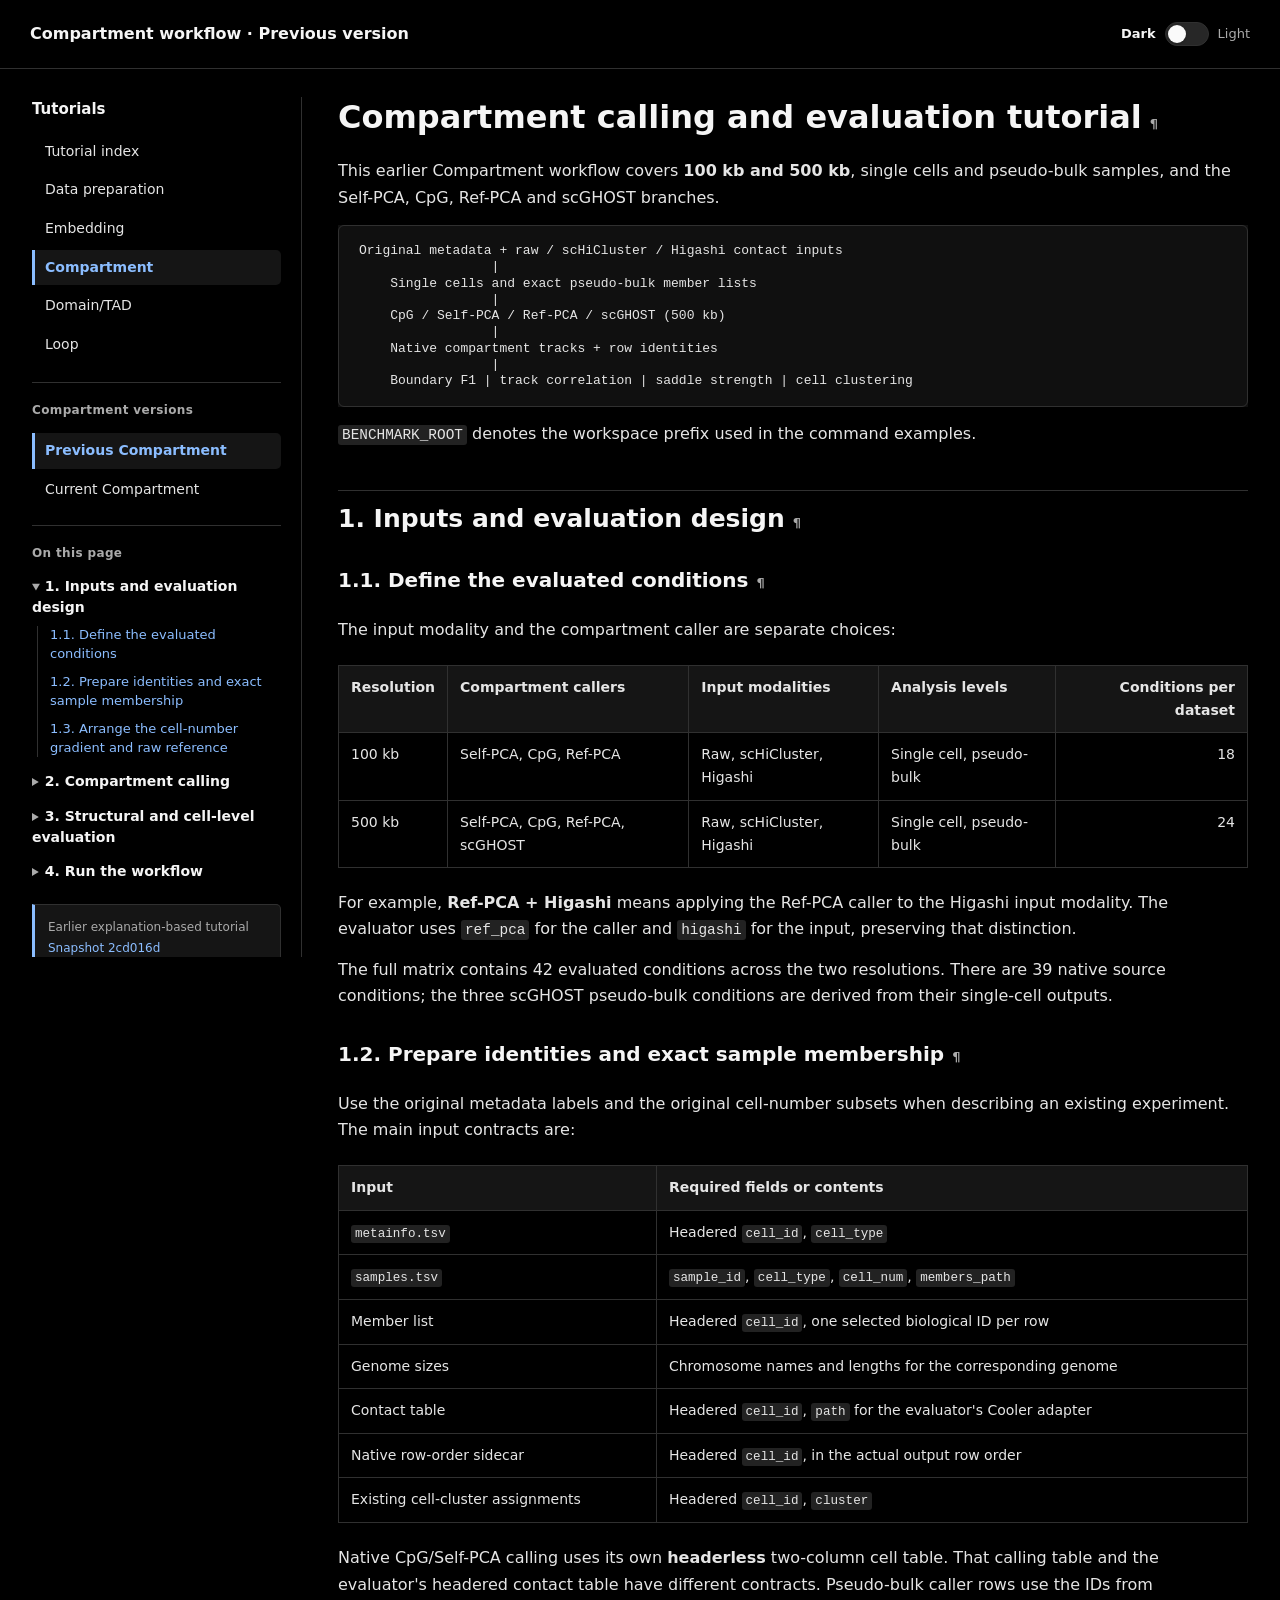
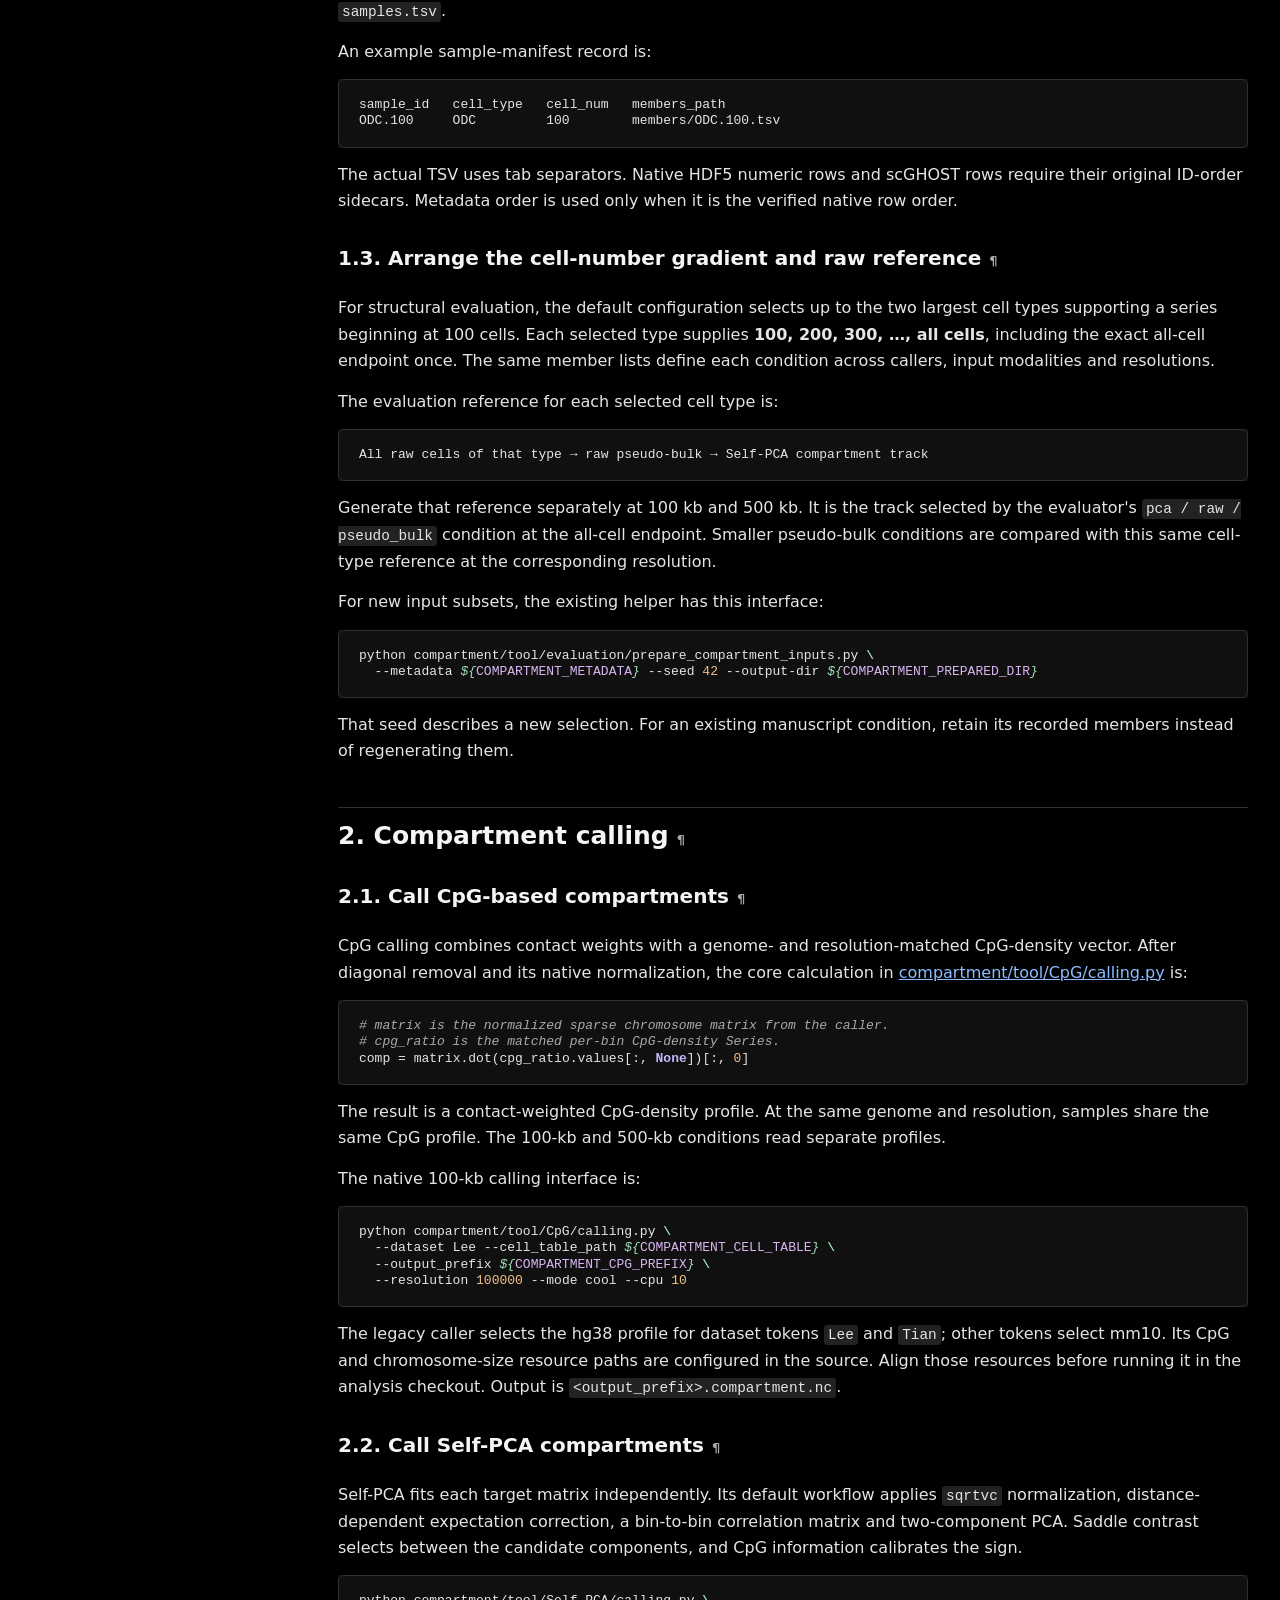
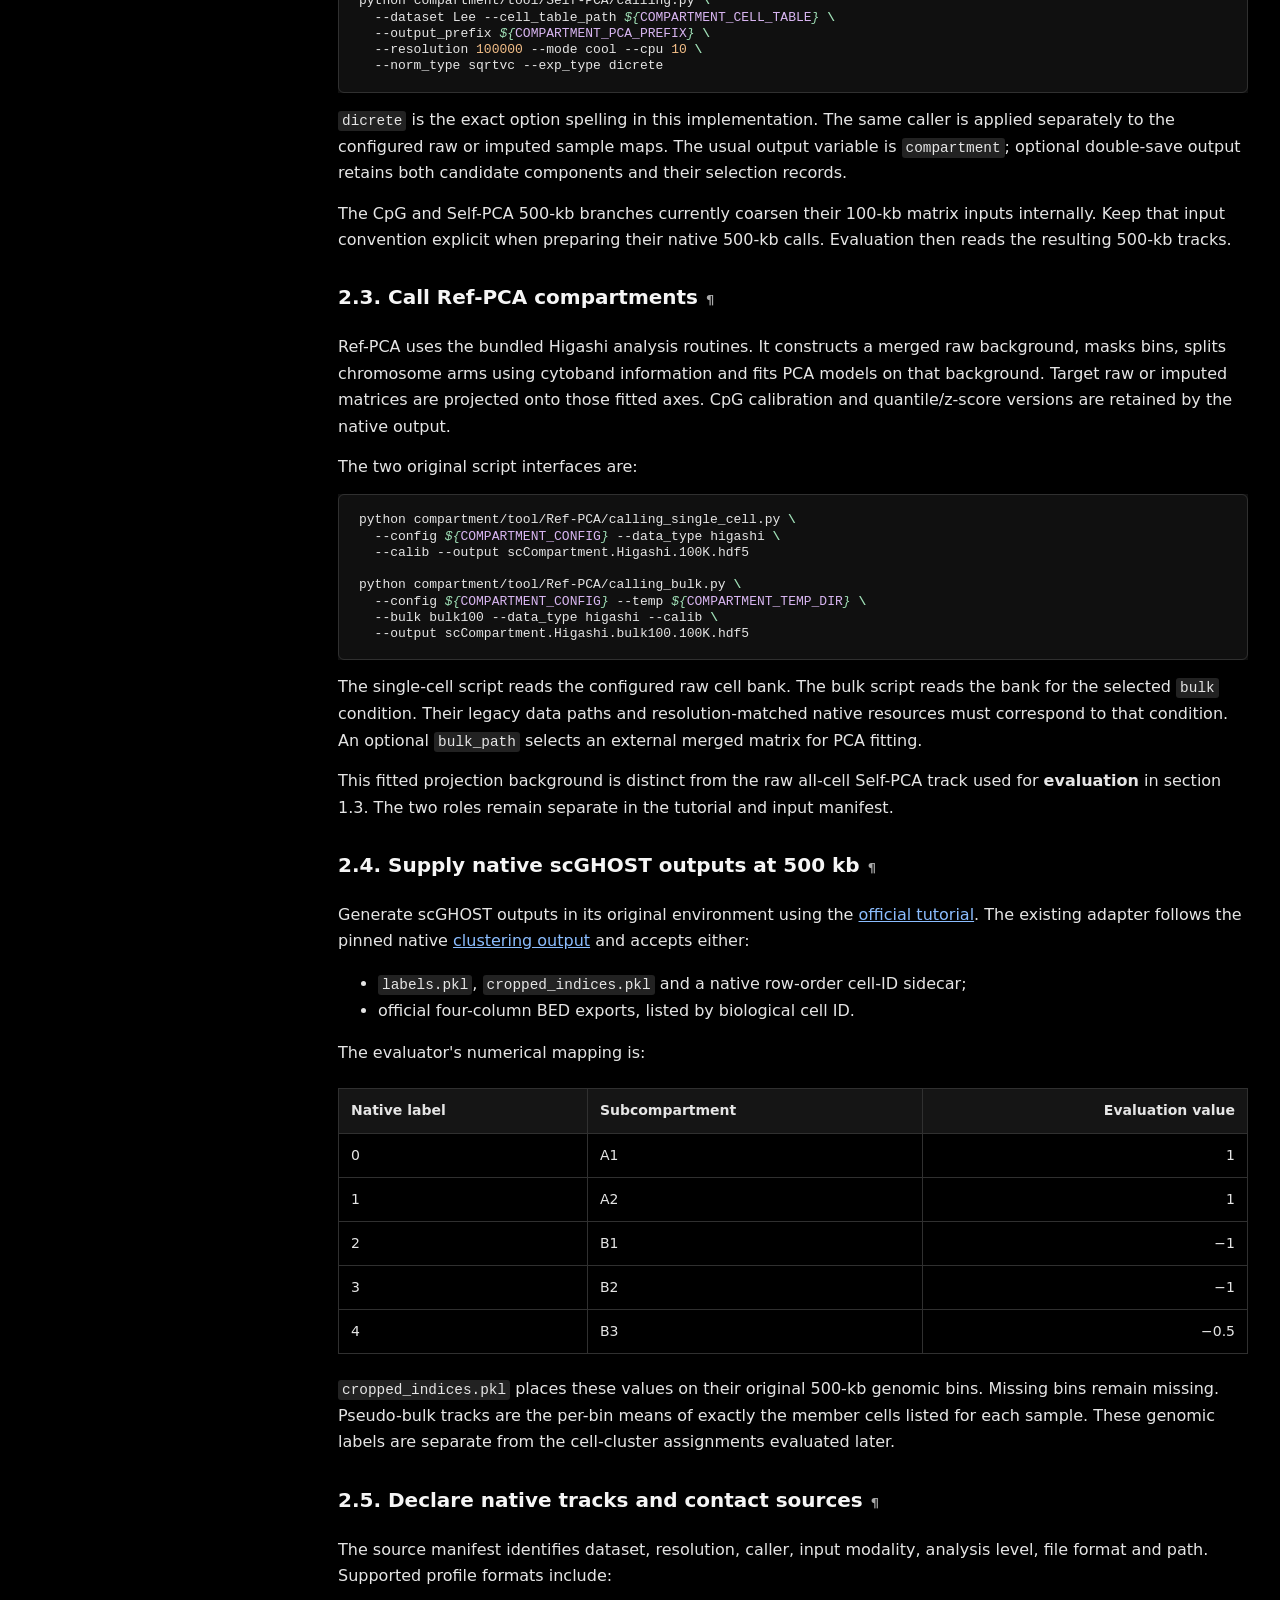
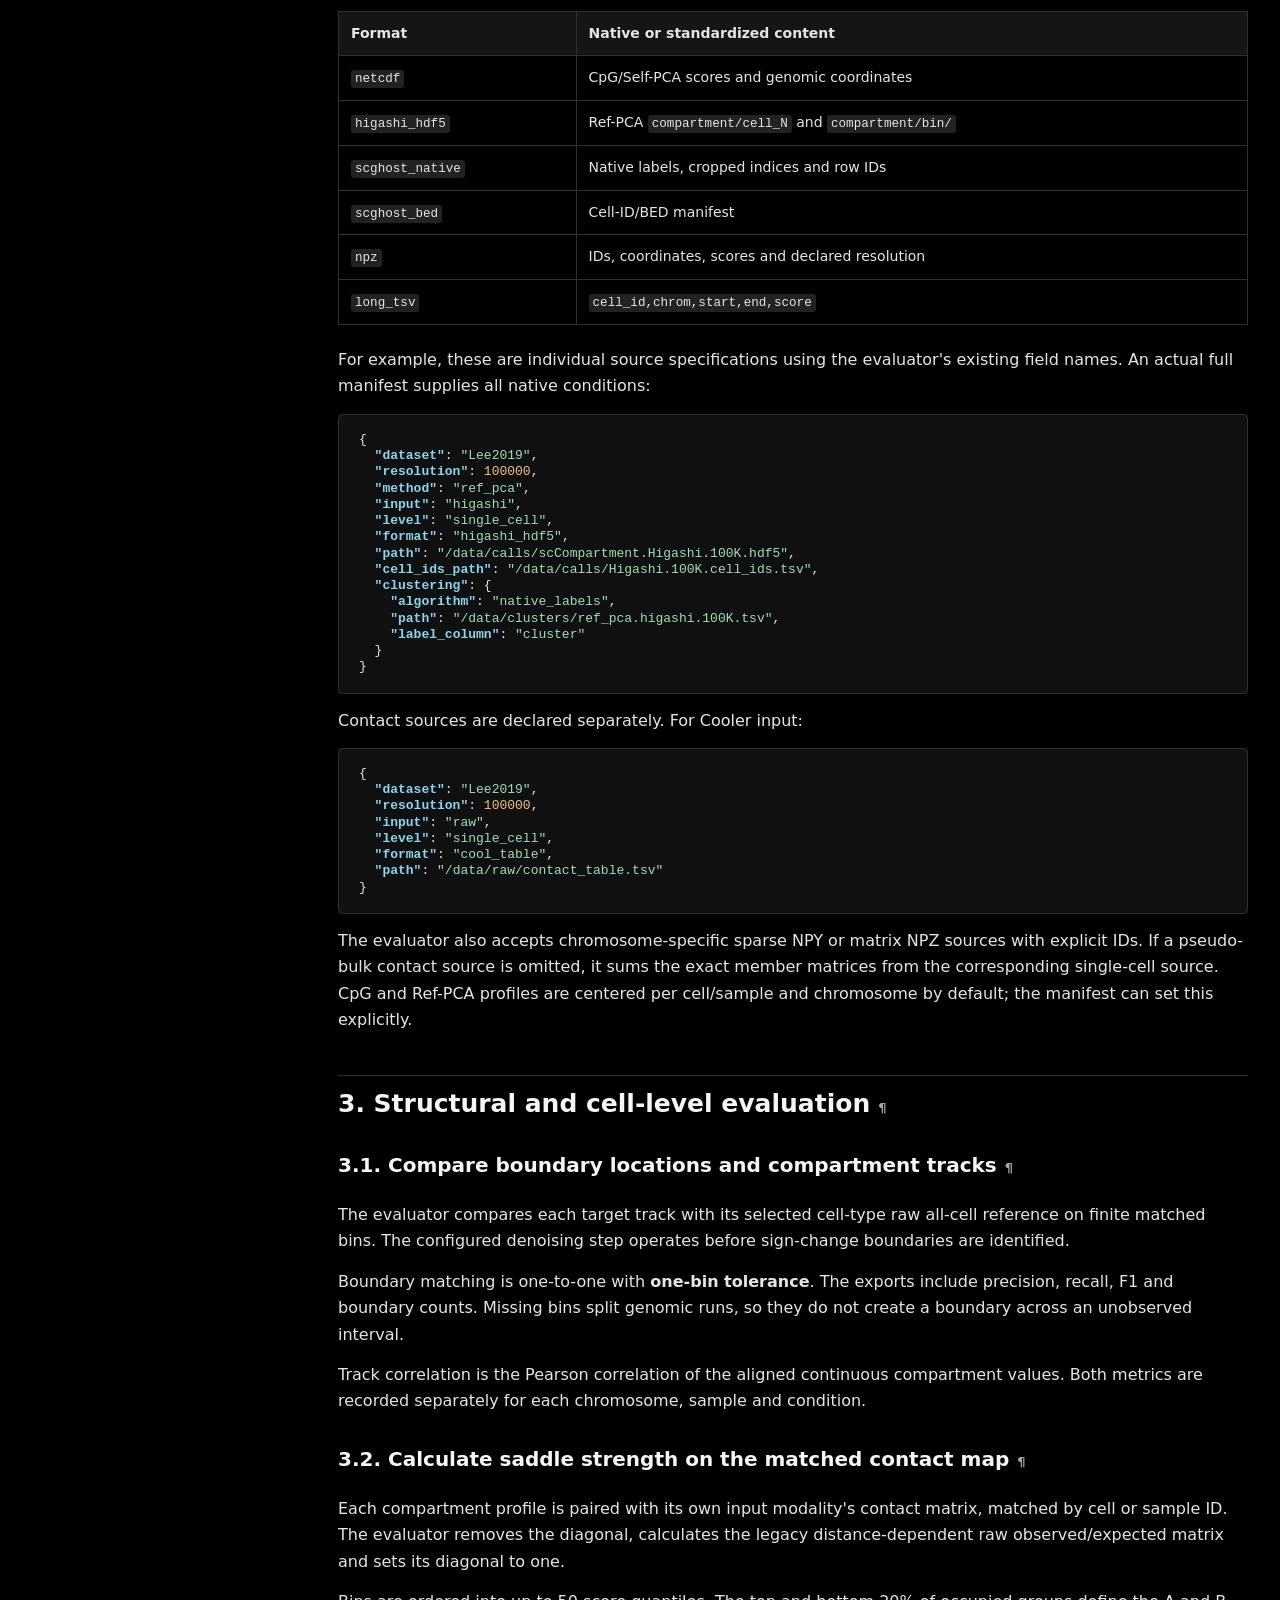
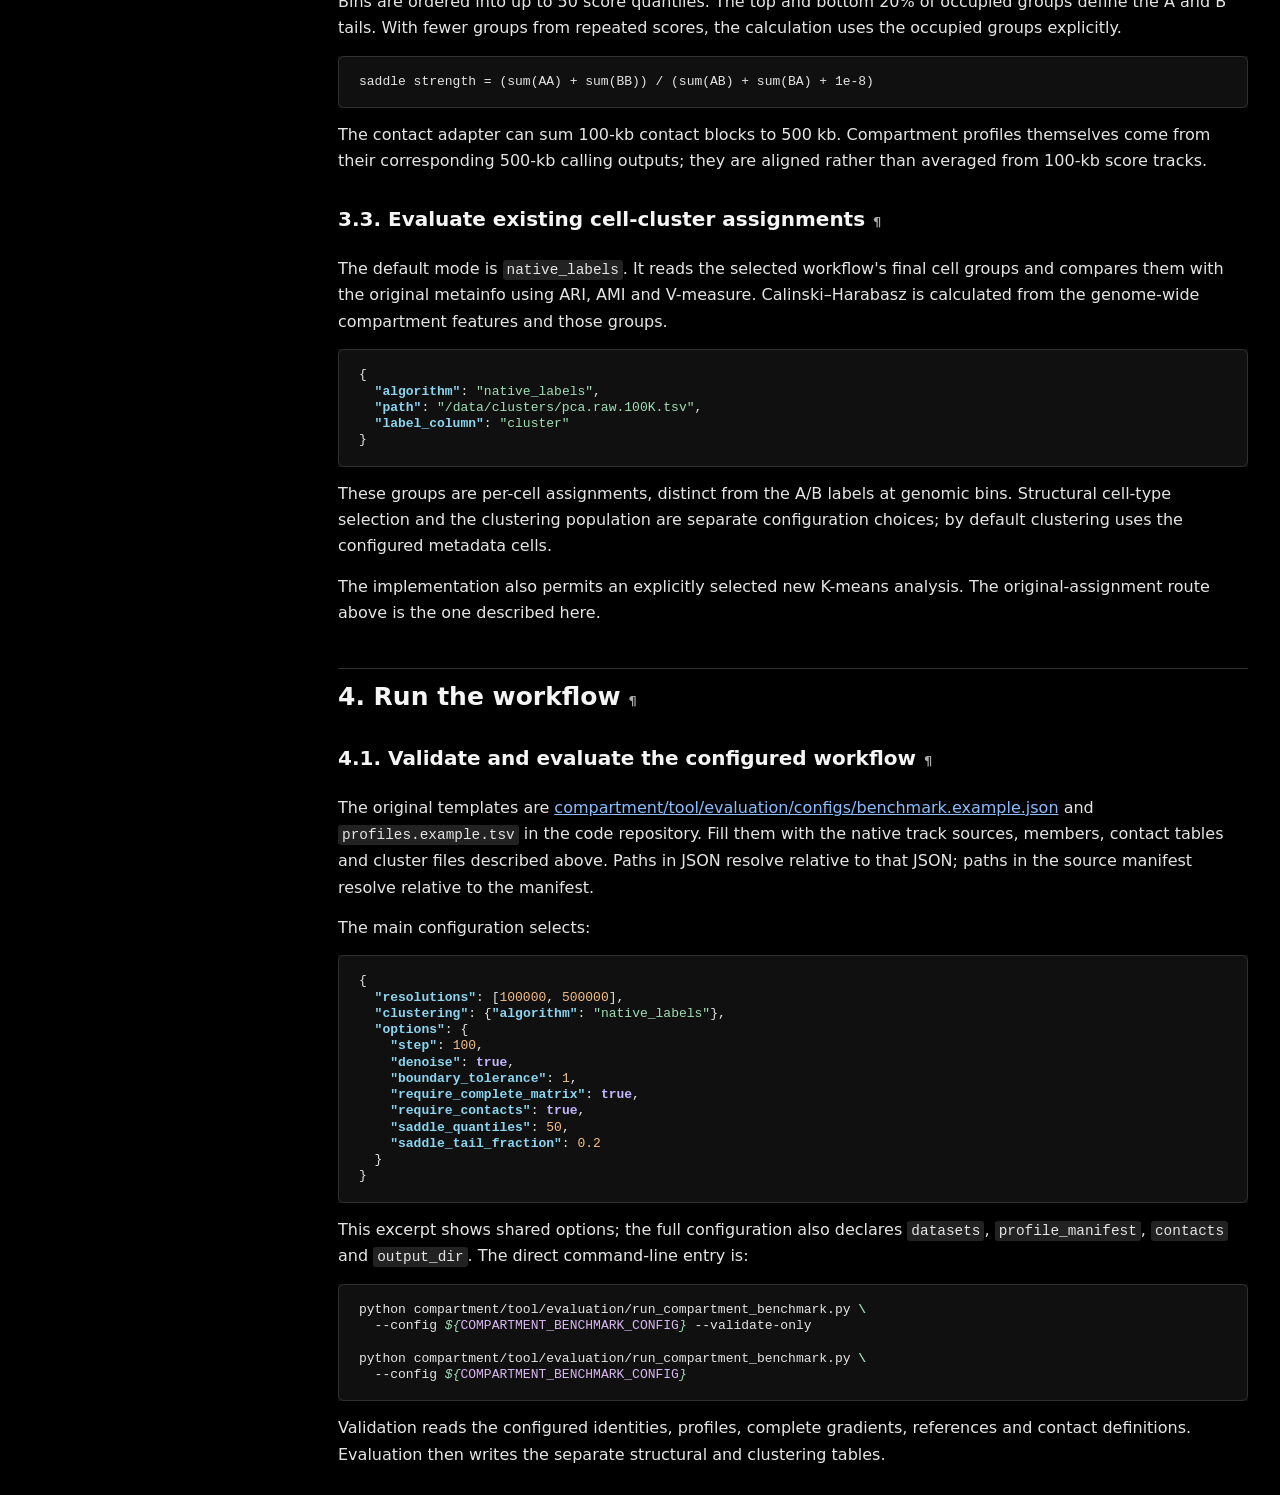
==== commit 3c586e9c: "Move project resource links beneath the left sidebar contents" ====
--- a/tutorials/compartment-previous.html
+++ b/tutorials/compartment-previous.html
@@ -99,13 +99,13 @@
 nav .toc-subsections a{font-size:13px;line-height:1.45;margin-bottom:9px}
 h3{scroll-margin-top:18px}
 .method-title{font-size:18px;font-weight:650;line-height:1.4;margin:26px 0 12px;scroll-margin-top:18px}
-</style><link data-tutorial-theme="system" href="../assets/theme.css?v=c4c3e50df51a" rel="stylesheet"/><script data-tutorial-theme-script="true" src="../assets/theme.js?v=5e6405cc1496"></script><link href="../assets/sidebar.css?v=be8e6513cf1a" rel="stylesheet"/><script defer="" src="../assets/sidebar.js?v=d603e5461e98"></script></head><body><header class="topbar"><div class="topbar-heading"><button aria-controls="tutorial-sidebar" aria-expanded="false" aria-label="Open contents" class="sidebar-toggle" id="sidebar-toggle" type="button">Contents</button><div class="brand">Compartment workflow · Previous version</div><div aria-label="Color mode" class="theme-switcher" hidden="" role="group">
+</style><link data-tutorial-theme="system" href="../assets/theme.css?v=c4c3e50df51a" rel="stylesheet"/><script data-tutorial-theme-script="true" src="../assets/theme.js?v=5e6405cc1496"></script><link href="../assets/sidebar.css?v=174067136836" rel="stylesheet"/><script defer="" src="../assets/sidebar.js?v=d603e5461e98"></script></head><body><header class="topbar"><div class="topbar-heading"><button aria-controls="tutorial-sidebar" aria-expanded="false" aria-label="Open contents" class="sidebar-toggle" id="sidebar-toggle" type="button">Contents</button><div class="brand">Compartment workflow · Previous version</div><div aria-label="Color mode" class="theme-switcher" hidden="" role="group">
 <span class="theme-option" data-theme-value="dark">Dark</span>
 <button aria-checked="false" aria-label="Light mode" class="theme-switch" id="theme-toggle" role="switch" title="Switch to light mode" type="button">
 <span aria-hidden="true" class="theme-switch-track"><span class="theme-switch-thumb"></span></span>
 </button>
 <span class="theme-option" data-theme-value="light">Light</span>
-</div></div></header><div class="layout"><nav aria-label="Tutorial navigation" class="tutorial-sidebar" id="tutorial-sidebar"><div class="sidebar-heading"><strong>Tutorials</strong><button aria-label="Close contents" class="sidebar-close" id="sidebar-close" type="button">×</button></div><div aria-label="Workflows" class="modules"><a href="../index.html">Tutorial index</a><a href="data_preparation.html">Data preparation</a><a href="embedding.html">Embedding</a><a class="current-section" href="compartment.html">Compartment</a><a href="tad.html">Domain/TAD</a><a href="loop.html">Loop</a></div><div class="sidebar-versions"><strong>Compartment versions</strong><div class="modules"><a aria-current="page" class="active" href="compartment-previous.html">Previous Compartment</a><a class="" href="compartment.html">Current Compartment</a></div></div><div class="page-toc"><strong>On this page</strong><details class="toc-group" name="page-sections" open=""><summary><a href="#Inputs-and-evaluation-design">1. Inputs and evaluation design</a></summary><div class="toc-subsections"><a href="#1.-Define-the-evaluated-conditions">1.1. Define the evaluated conditions</a><a href="#2.-Prepare-identities-and-exact-sample-membership">1.2. Prepare identities and exact sample membership</a><a href="#3.-Arrange-the-cell-number-gradient-and-raw-reference">1.3. Arrange the cell-number gradient and raw reference</a></div></details><details class="toc-group" name="page-sections"><summary><a href="#Compartment-calling">2. Compartment calling</a></summary><div class="toc-subsections"><a href="#4.-Call-CpG-based-compartments">2.1. Call CpG-based compartments</a><a href="#5.-Call-Self-PCA-compartments">2.2. Call Self-PCA compartments</a><a href="#6.-Call-Ref-PCA-compartments">2.3. Call Ref-PCA compartments</a><a href="#7.-Supply-native-scGHOST-outputs-at-500-kb">2.4. Supply native scGHOST outputs at 500 kb</a><a href="#8.-Declare-native-tracks-and-contact-sources">2.5. Declare native tracks and contact sources</a></div></details><details class="toc-group" name="page-sections"><summary><a href="#Structural-and-cell-level-evaluation">3. Structural and cell-level evaluation</a></summary><div class="toc-subsections"><a href="#9.-Compare-boundary-locations-and-compartment-tracks">3.1. Compare boundary locations and compartment tracks</a><a href="#10.-Calculate-saddle-strength-on-the-matched-contact-map">3.2. Calculate saddle strength on the matched contact map</a><a href="#11.-Evaluate-existing-cell-cluster-assignments">3.3. Evaluate existing cell-cluster assignments</a></div></details><details class="toc-group" name="page-sections"><summary><a href="#Run-the-workflow-and-read-outputs">4. Run the workflow</a></summary><div class="toc-subsections"><a href="#12.-Validate-and-evaluate-the-configured-workflow">4.1. Validate and evaluate the configured workflow</a></div></details></div></nav><main><p class="edition-note">Earlier explanation-based tutorial · <a href="https://github.com/rawandy2001-design/benchmark-tutorials/commit/2cd016dbe5ee140562ac455f8d5dee775abf9011">Snapshot 2cd016d</a> · <a href="https://github.com/rawandy2001-design/benchmark/tree/02e6c9eb2bb9c4b549b197b4b47fd5d9ae34ada8/compartment">Matching code</a> · <a href="compartment.html">Current Compartment</a>. Code links use the corresponding earlier revision (private).</p><div class="cell border-box-sizing text_cell rendered" id="cell-id=compartment-tutorial-00"><div class="prompt input_prompt">
+</div></div></header><div class="layout"><nav aria-label="Tutorial navigation" class="tutorial-sidebar" id="tutorial-sidebar"><div class="sidebar-heading"><strong>Tutorials</strong><button aria-label="Close contents" class="sidebar-close" id="sidebar-close" type="button">×</button></div><div aria-label="Workflows" class="modules"><a href="../index.html">Tutorial index</a><a href="data_preparation.html">Data preparation</a><a href="embedding.html">Embedding</a><a class="current-section" href="compartment.html">Compartment</a><a href="tad.html">Domain/TAD</a><a href="loop.html">Loop</a></div><div class="sidebar-versions"><strong>Compartment versions</strong><div class="modules"><a aria-current="page" class="active" href="compartment-previous.html">Previous Compartment</a><a class="" href="compartment.html">Current Compartment</a></div></div><div class="page-toc"><strong>On this page</strong><details class="toc-group" name="page-sections" open=""><summary><a href="#Inputs-and-evaluation-design">1. Inputs and evaluation design</a></summary><div class="toc-subsections"><a href="#1.-Define-the-evaluated-conditions">1.1. Define the evaluated conditions</a><a href="#2.-Prepare-identities-and-exact-sample-membership">1.2. Prepare identities and exact sample membership</a><a href="#3.-Arrange-the-cell-number-gradient-and-raw-reference">1.3. Arrange the cell-number gradient and raw reference</a></div></details><details class="toc-group" name="page-sections"><summary><a href="#Compartment-calling">2. Compartment calling</a></summary><div class="toc-subsections"><a href="#4.-Call-CpG-based-compartments">2.1. Call CpG-based compartments</a><a href="#5.-Call-Self-PCA-compartments">2.2. Call Self-PCA compartments</a><a href="#6.-Call-Ref-PCA-compartments">2.3. Call Ref-PCA compartments</a><a href="#7.-Supply-native-scGHOST-outputs-at-500-kb">2.4. Supply native scGHOST outputs at 500 kb</a><a href="#8.-Declare-native-tracks-and-contact-sources">2.5. Declare native tracks and contact sources</a></div></details><details class="toc-group" name="page-sections"><summary><a href="#Structural-and-cell-level-evaluation">3. Structural and cell-level evaluation</a></summary><div class="toc-subsections"><a href="#9.-Compare-boundary-locations-and-compartment-tracks">3.1. Compare boundary locations and compartment tracks</a><a href="#10.-Calculate-saddle-strength-on-the-matched-contact-map">3.2. Calculate saddle strength on the matched contact map</a><a href="#11.-Evaluate-existing-cell-cluster-assignments">3.3. Evaluate existing cell-cluster assignments</a></div></details><details class="toc-group" name="page-sections"><summary><a href="#Run-the-workflow-and-read-outputs">4. Run the workflow</a></summary><div class="toc-subsections"><a href="#12.-Validate-and-evaluate-the-configured-workflow">4.1. Validate and evaluate the configured workflow</a></div></details></div><p class="edition-note sidebar-info" id="project-links">Earlier explanation-based tutorial<br/><a href="https://github.com/rawandy2001-design/benchmark-tutorials/commit/2cd016dbe5ee140562ac455f8d5dee775abf9011">Snapshot 2cd016d</a><br/><a href="https://github.com/rawandy2001-design/benchmark/tree/02e6c9eb2bb9c4b549b197b4b47fd5d9ae34ada8/compartment">Matching code</a><br/><a href="compartment.html">Current Compartment</a>. Code links use the corresponding earlier revision (private).</p></nav><main><div class="cell border-box-sizing text_cell rendered" id="cell-id=compartment-tutorial-00"><div class="prompt input_prompt">
 </div><div class="inner_cell">
 <div class="text_cell_render border-box-sizing rendered_html"><h1 id="Compartment-calling-and-evaluation-tutorial">Compartment calling and evaluation tutorial<a class="anchor-link" href="#Compartment-calling-and-evaluation-tutorial">¶</a></h1><p>This earlier Compartment workflow covers <strong>100 kb and 500 kb</strong>, single cells and pseudo-bulk samples, and the Self-PCA, CpG, Ref-PCA and scGHOST branches.</p>
 <div class="highlight"><pre><span></span>Original metadata + raw / scHiCluster / Higashi contact inputs
--- a/assets/sidebar.css
+++ b/assets/sidebar.css
@@ -162,3 +162,25 @@
   :root[data-sidebar-open="true"],
   :root[data-sidebar-open="true"] body { overflow: visible; }
 }
+
+/* Project resources sit beneath the page contents in the left sidebar. */
+.tutorial-sidebar .sidebar-info {
+  margin: 22px 0 0;
+  padding: 12px 13px;
+  border: 1px solid var(--border, #dae2ec);
+  border-left: 3px solid var(--link, #2463a0);
+  border-radius: 0 5px 5px 0;
+  background: var(--surface, #eff4fa);
+  color: var(--muted, #5b6c80);
+  font-size: 12px;
+  line-height: 1.8;
+  overflow-wrap: anywhere;
+}
+.tutorial-sidebar .sidebar-info a {
+  display: inline;
+  margin: 0;
+  color: var(--link, #2463a0);
+  line-height: inherit;
+  text-decoration: none;
+}
+.tutorial-sidebar .sidebar-info a:hover { text-decoration: underline; }
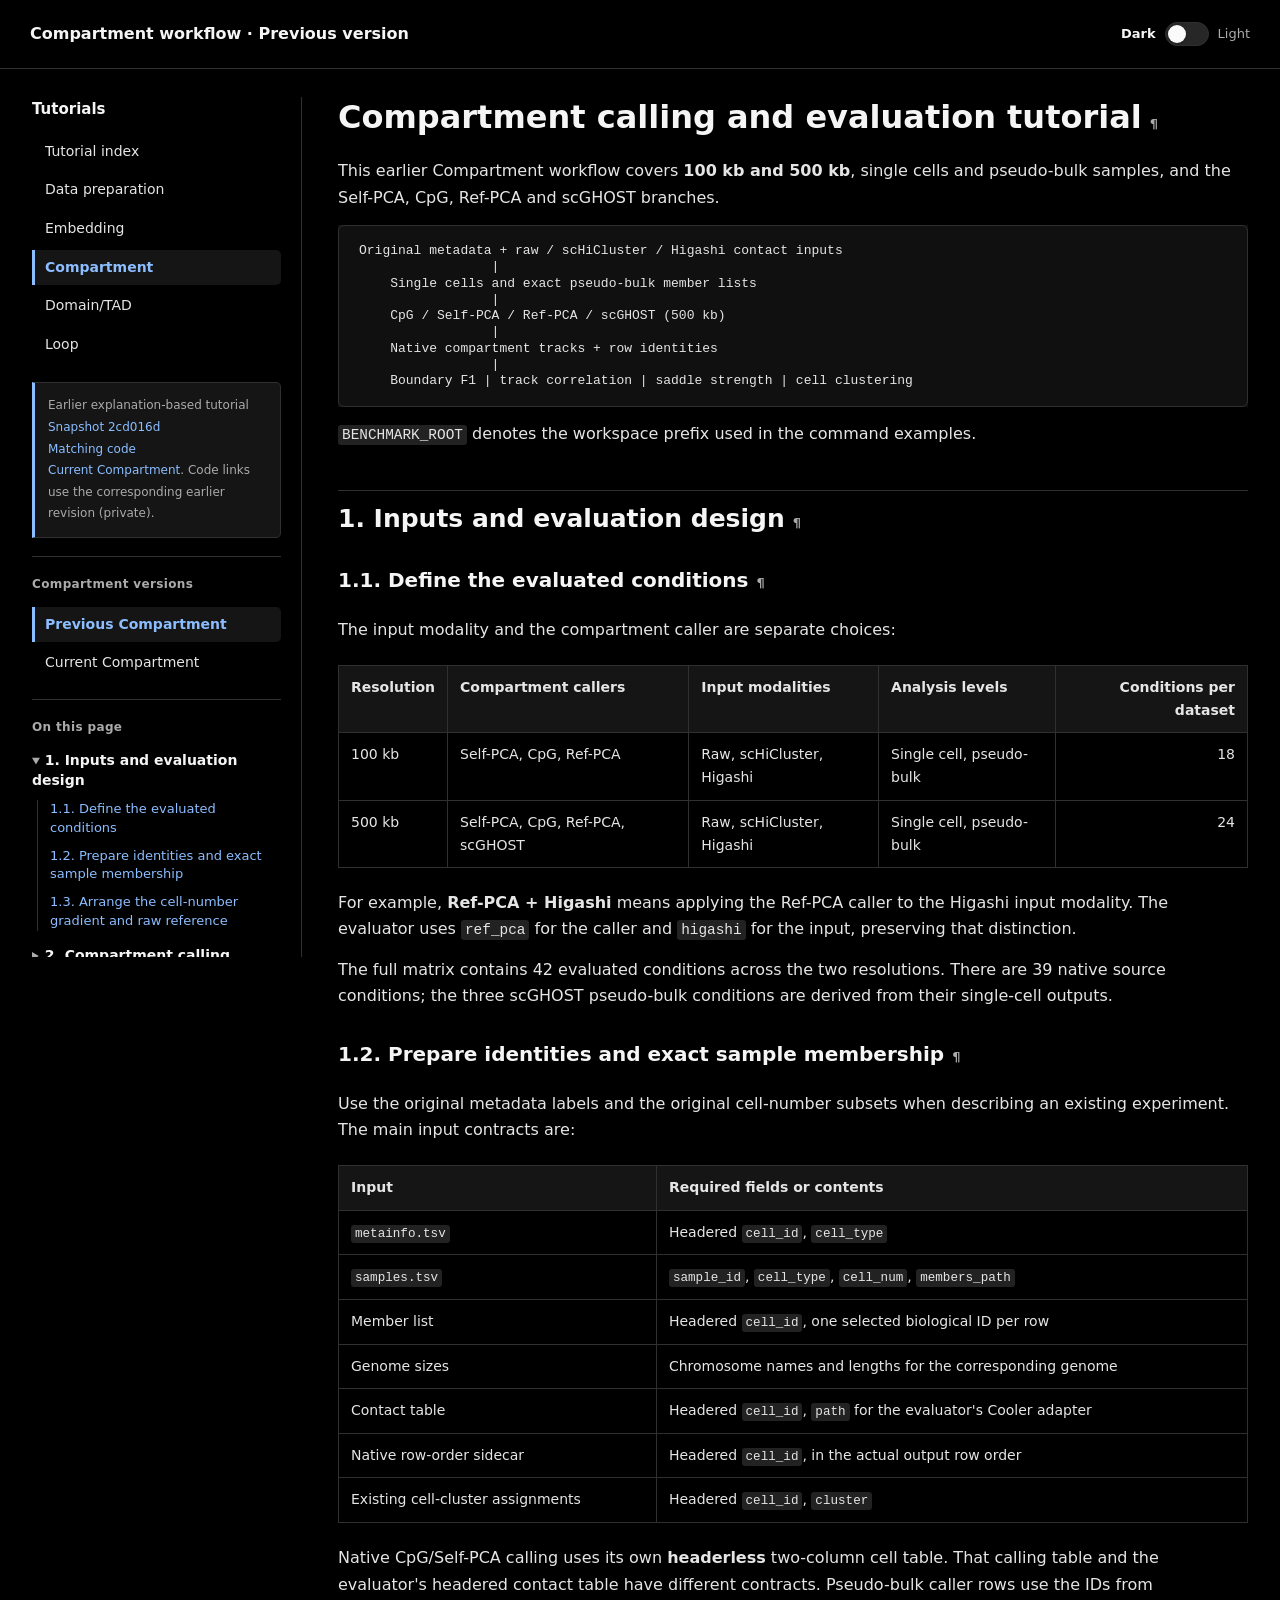
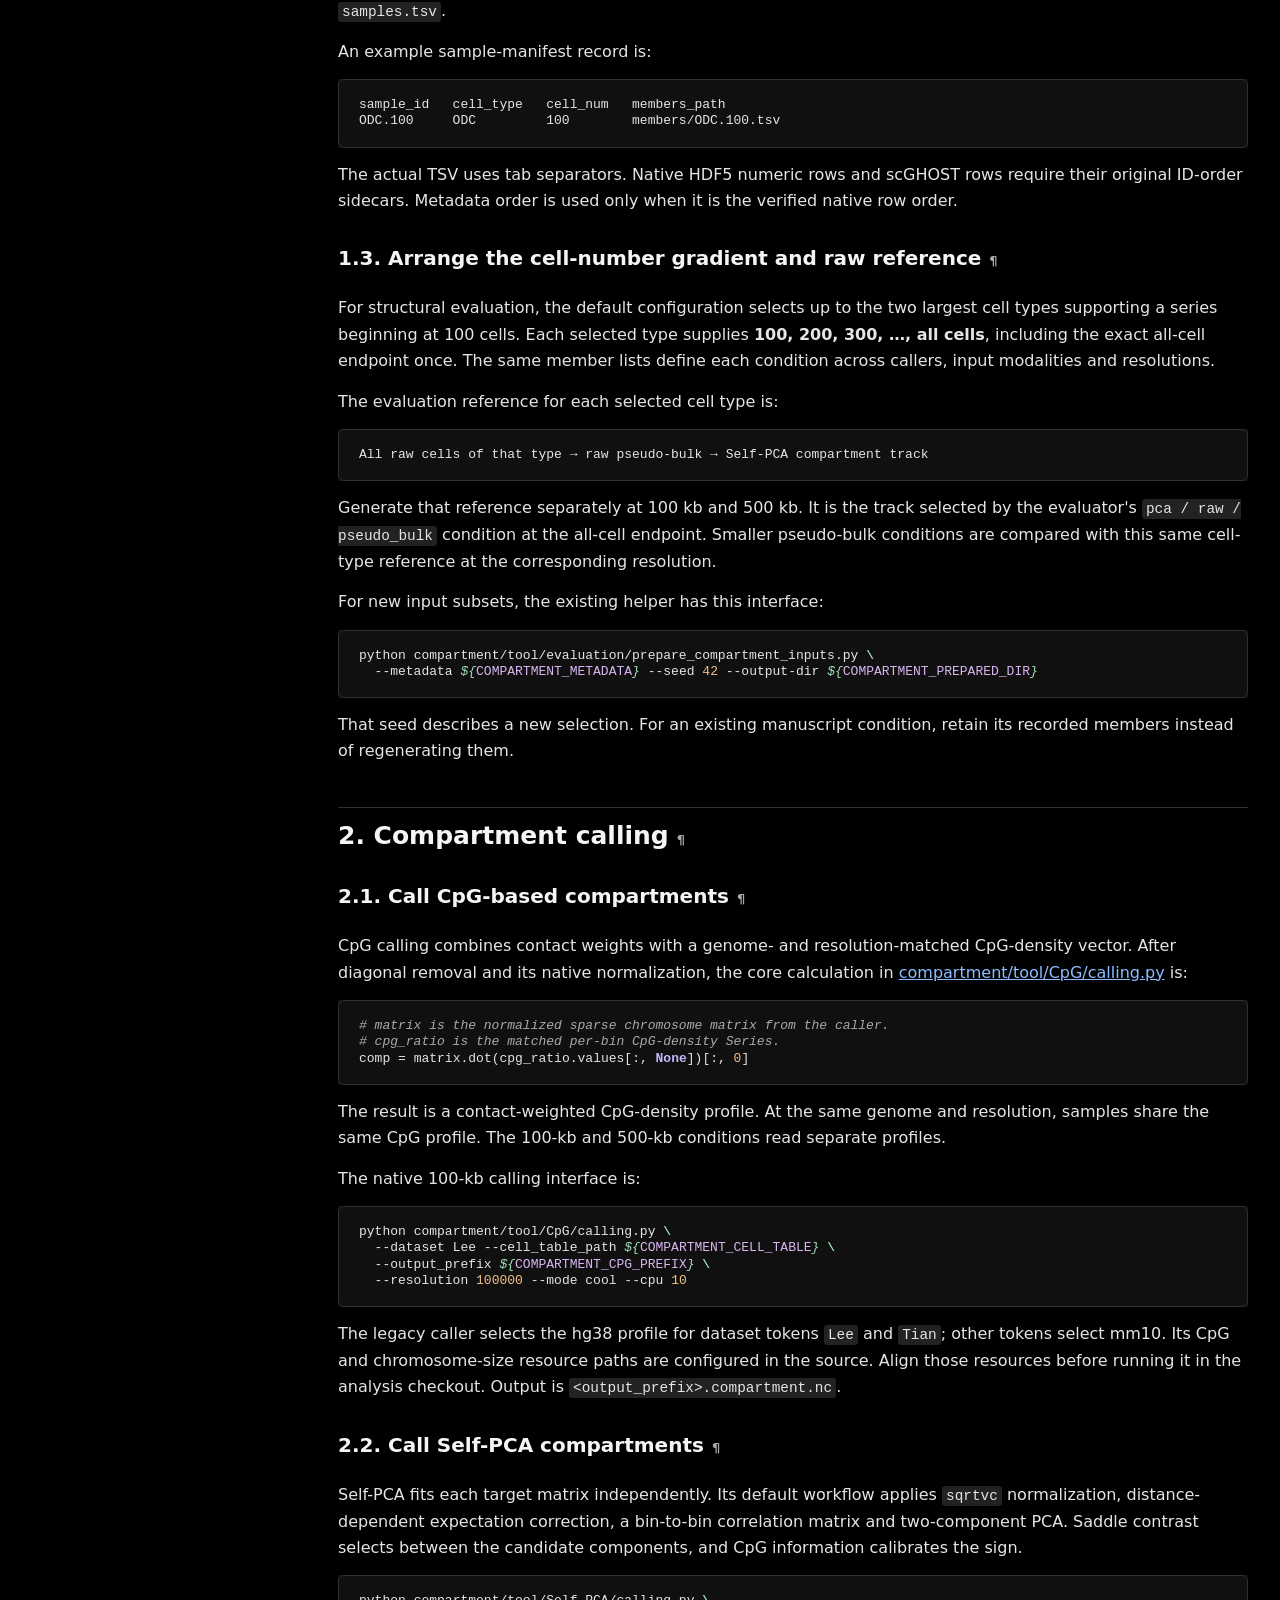
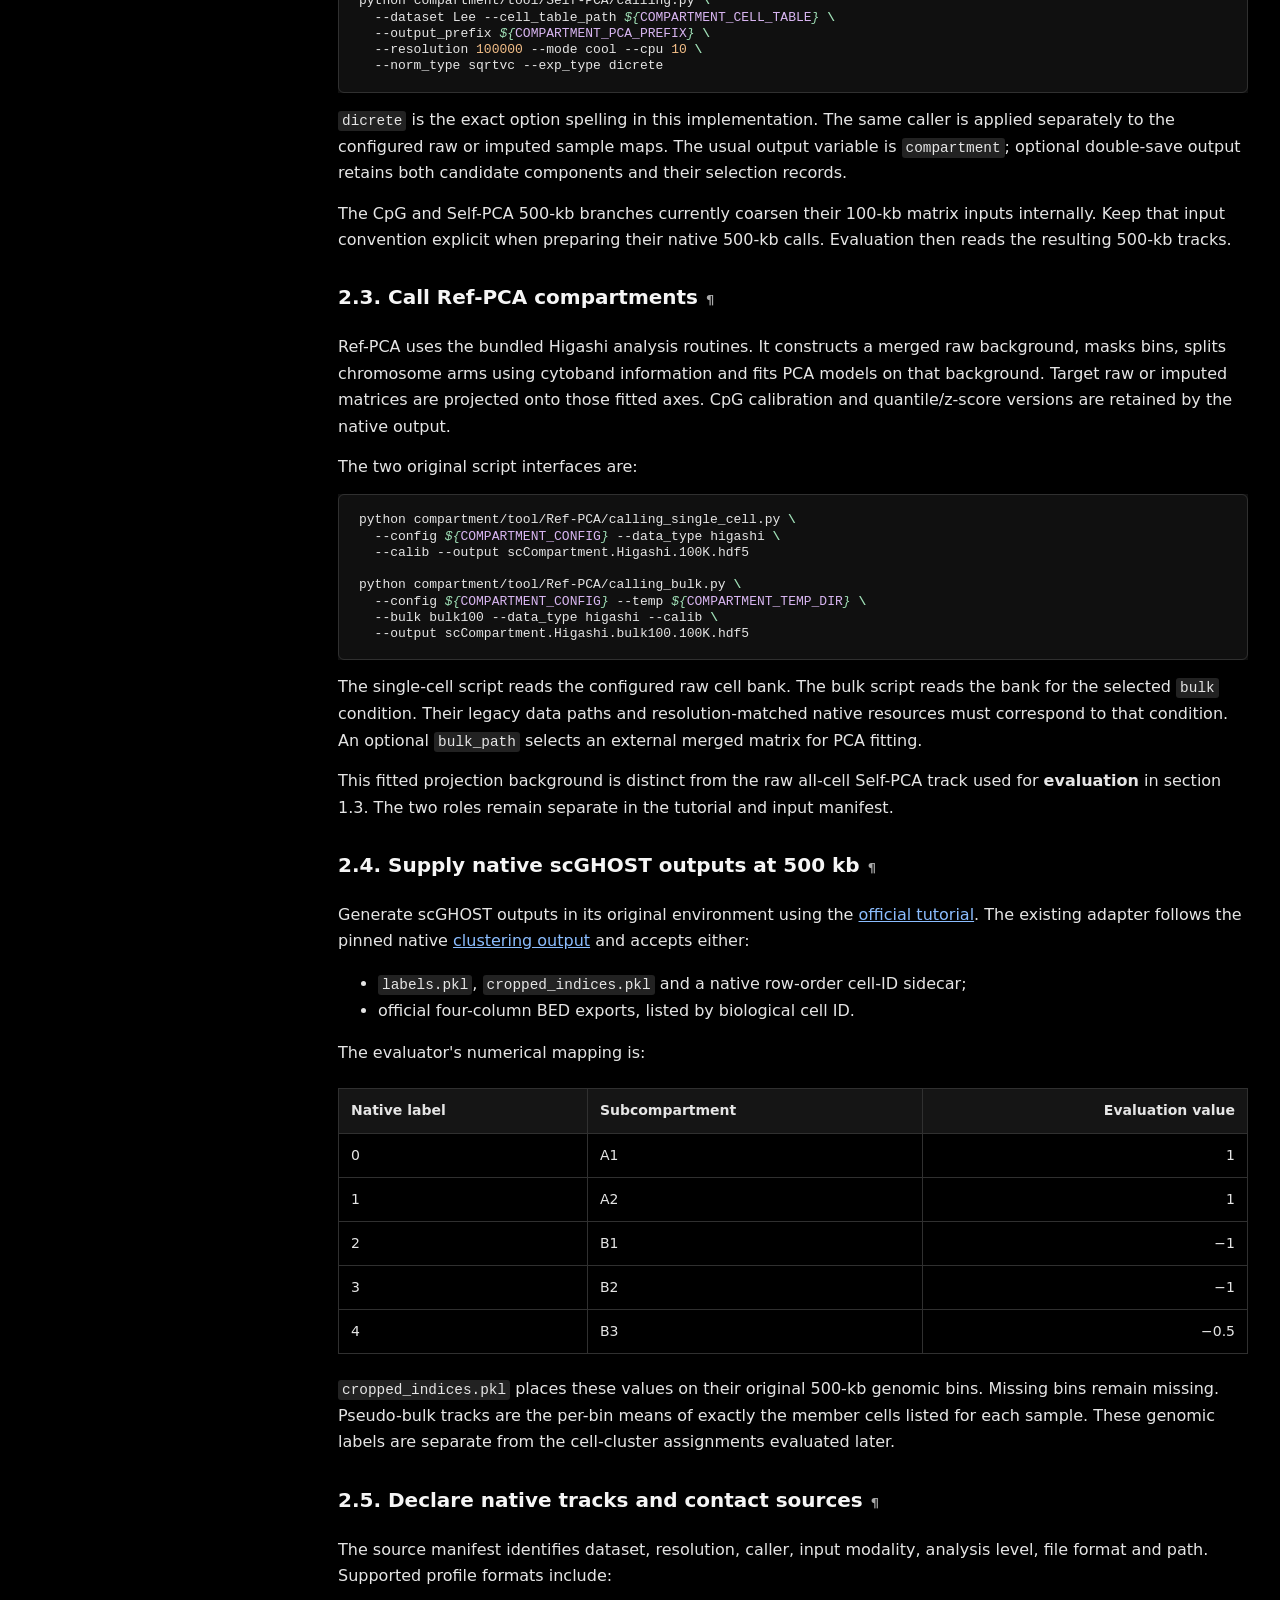
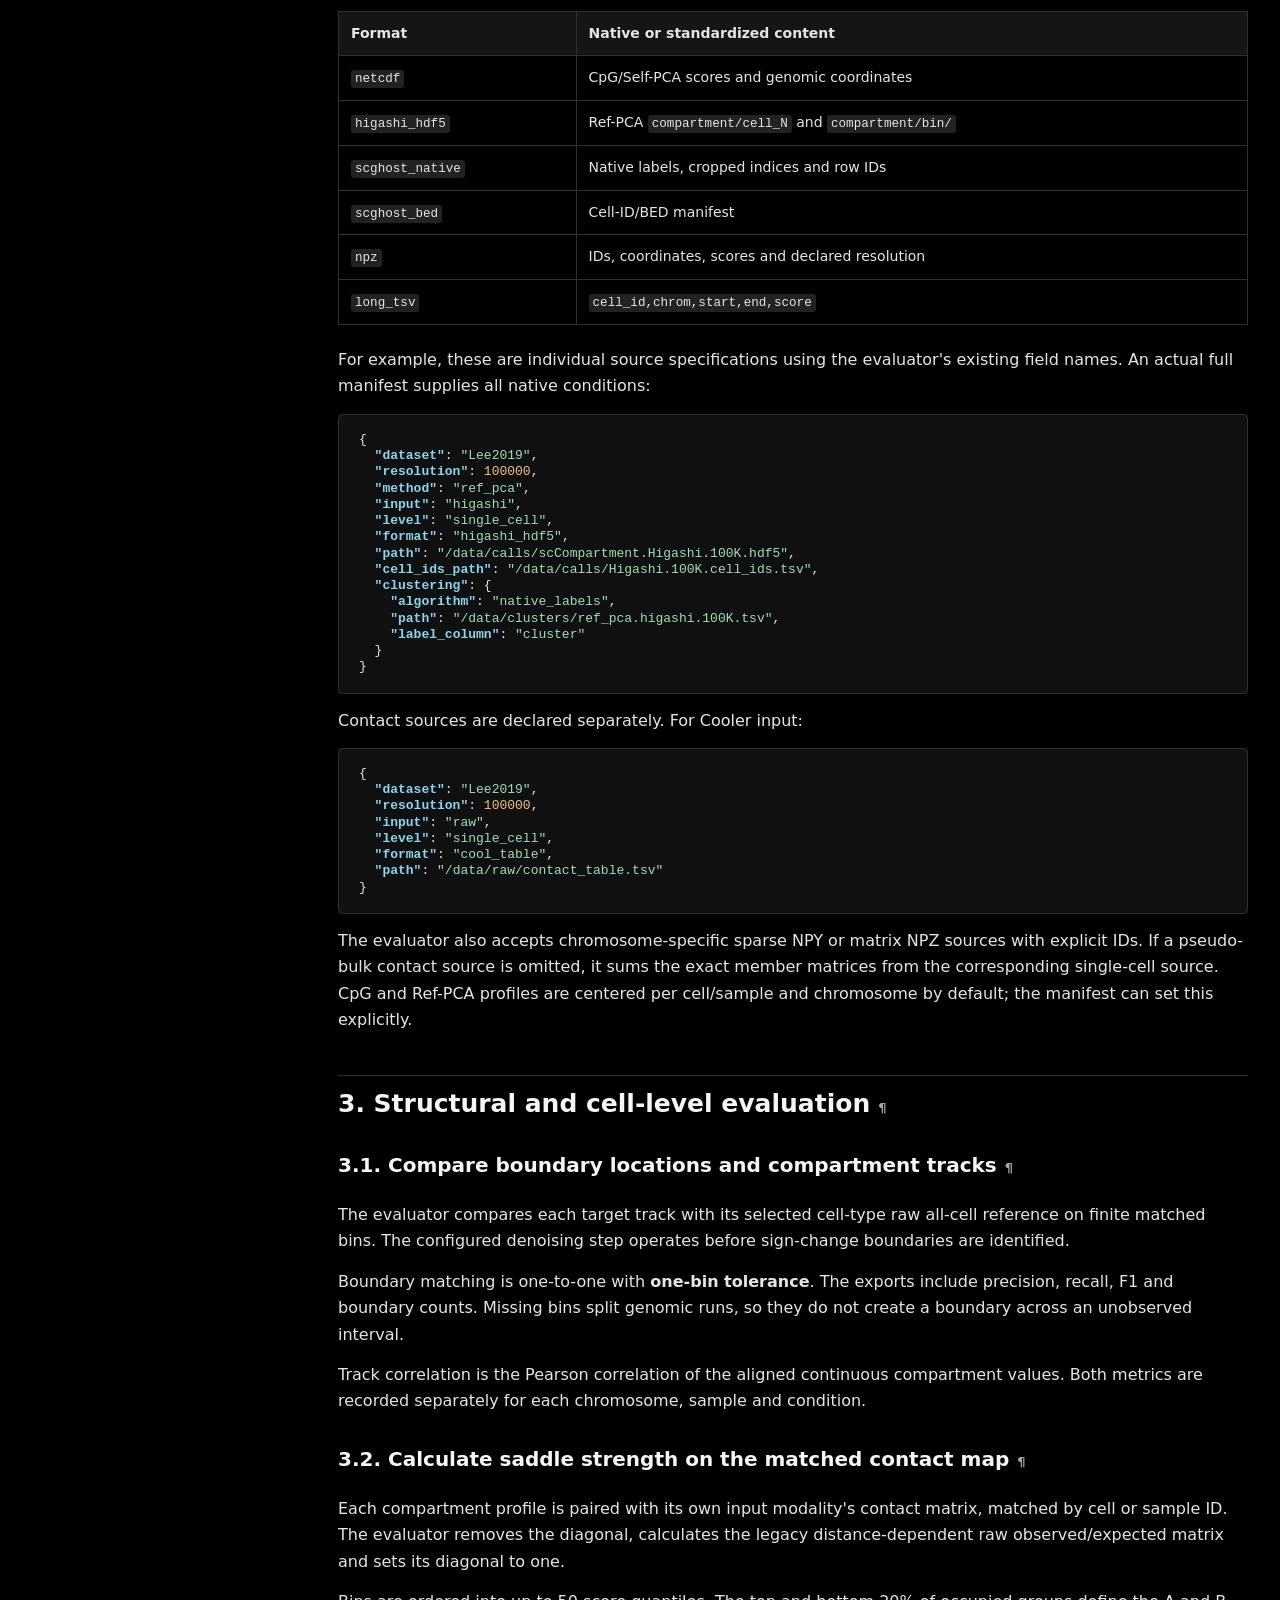
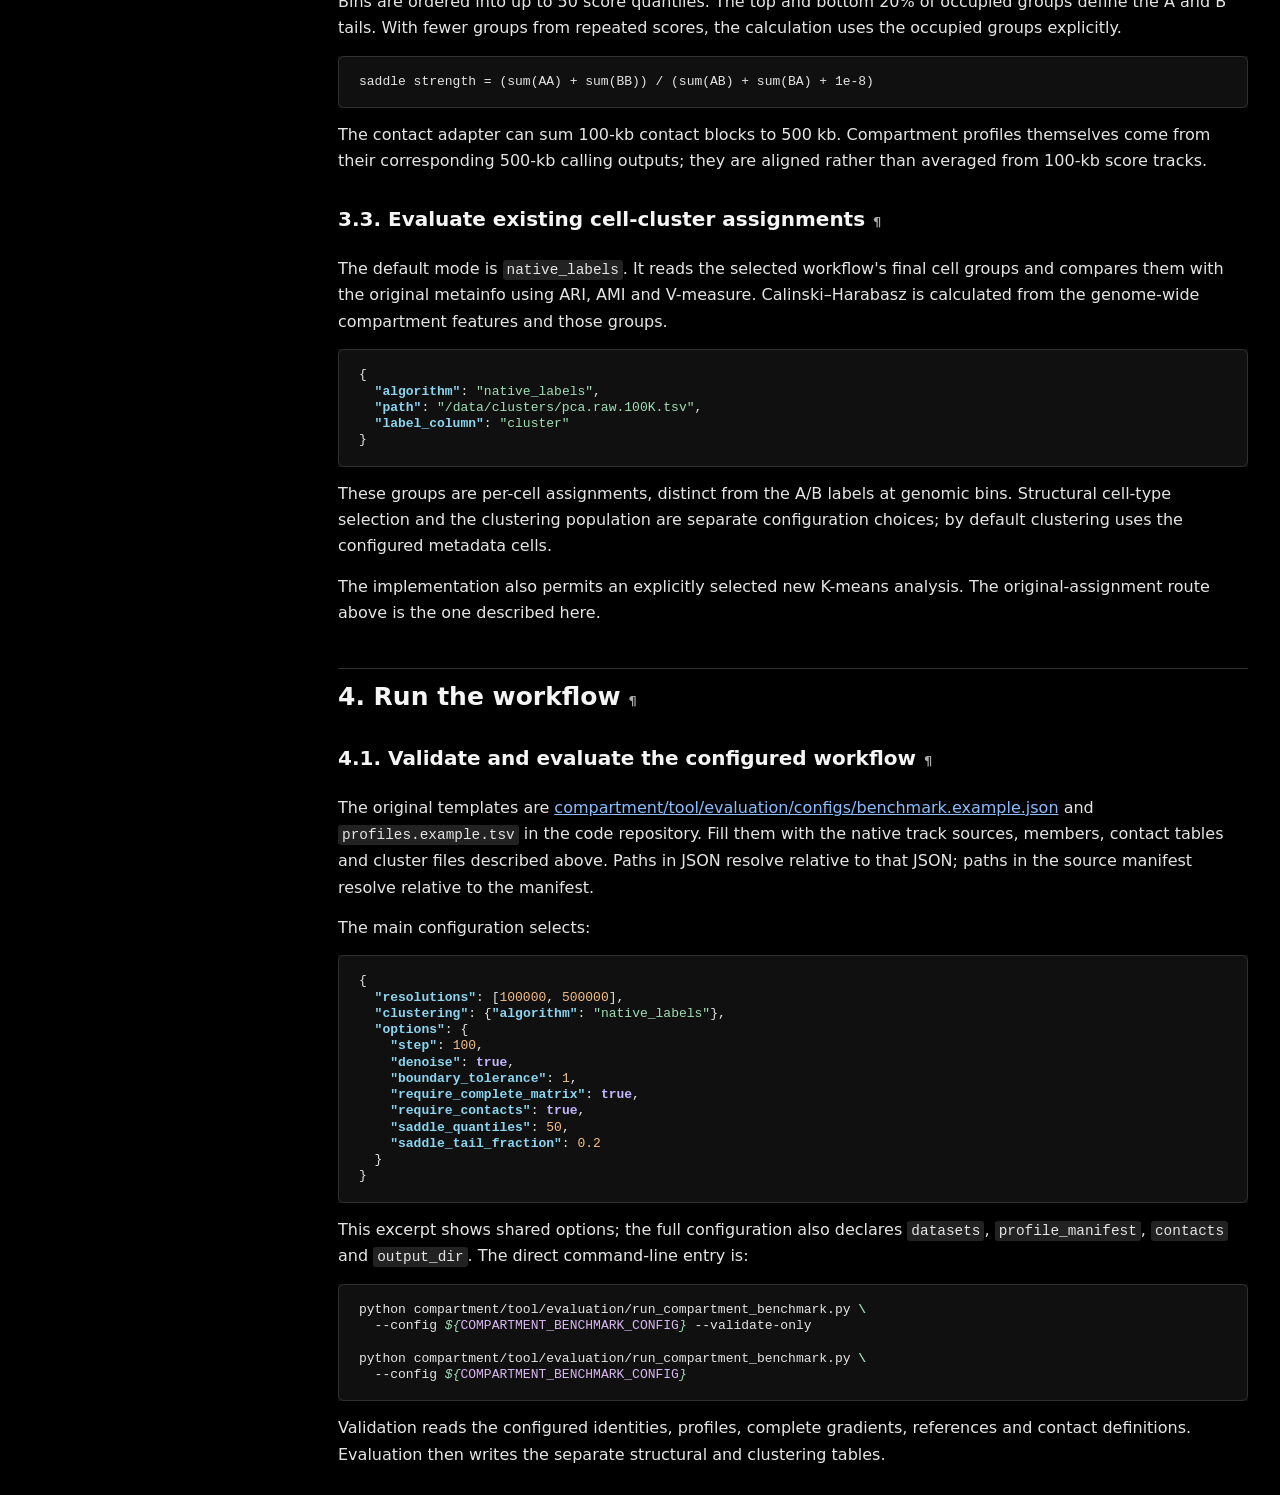
==== commit 22abf7a7: "Place project repository links directly below the workflow navigation" ====
--- a/tutorials/compartment-previous.html
+++ b/tutorials/compartment-previous.html
@@ -99,13 +99,13 @@
 nav .toc-subsections a{font-size:13px;line-height:1.45;margin-bottom:9px}
 h3{scroll-margin-top:18px}
 .method-title{font-size:18px;font-weight:650;line-height:1.4;margin:26px 0 12px;scroll-margin-top:18px}
-</style><link data-tutorial-theme="system" href="../assets/theme.css?v=c4c3e50df51a" rel="stylesheet"/><script data-tutorial-theme-script="true" src="../assets/theme.js?v=5e6405cc1496"></script><link href="../assets/sidebar.css?v=174067136836" rel="stylesheet"/><script defer="" src="../assets/sidebar.js?v=d603e5461e98"></script></head><body><header class="topbar"><div class="topbar-heading"><button aria-controls="tutorial-sidebar" aria-expanded="false" aria-label="Open contents" class="sidebar-toggle" id="sidebar-toggle" type="button">Contents</button><div class="brand">Compartment workflow · Previous version</div><div aria-label="Color mode" class="theme-switcher" hidden="" role="group">
+</style><link data-tutorial-theme="system" href="../assets/theme.css?v=c4c3e50df51a" rel="stylesheet"/><script data-tutorial-theme-script="true" src="../assets/theme.js?v=5e6405cc1496"></script><link href="../assets/sidebar.css?v=5735fe25d9f6" rel="stylesheet"/><script defer="" src="../assets/sidebar.js?v=d603e5461e98"></script></head><body><header class="topbar"><div class="topbar-heading"><button aria-controls="tutorial-sidebar" aria-expanded="false" aria-label="Open contents" class="sidebar-toggle" id="sidebar-toggle" type="button">Contents</button><div class="brand">Compartment workflow · Previous version</div><div aria-label="Color mode" class="theme-switcher" hidden="" role="group">
 <span class="theme-option" data-theme-value="dark">Dark</span>
 <button aria-checked="false" aria-label="Light mode" class="theme-switch" id="theme-toggle" role="switch" title="Switch to light mode" type="button">
 <span aria-hidden="true" class="theme-switch-track"><span class="theme-switch-thumb"></span></span>
 </button>
 <span class="theme-option" data-theme-value="light">Light</span>
-</div></div></header><div class="layout"><nav aria-label="Tutorial navigation" class="tutorial-sidebar" id="tutorial-sidebar"><div class="sidebar-heading"><strong>Tutorials</strong><button aria-label="Close contents" class="sidebar-close" id="sidebar-close" type="button">×</button></div><div aria-label="Workflows" class="modules"><a href="../index.html">Tutorial index</a><a href="data_preparation.html">Data preparation</a><a href="embedding.html">Embedding</a><a class="current-section" href="compartment.html">Compartment</a><a href="tad.html">Domain/TAD</a><a href="loop.html">Loop</a></div><div class="sidebar-versions"><strong>Compartment versions</strong><div class="modules"><a aria-current="page" class="active" href="compartment-previous.html">Previous Compartment</a><a class="" href="compartment.html">Current Compartment</a></div></div><div class="page-toc"><strong>On this page</strong><details class="toc-group" name="page-sections" open=""><summary><a href="#Inputs-and-evaluation-design">1. Inputs and evaluation design</a></summary><div class="toc-subsections"><a href="#1.-Define-the-evaluated-conditions">1.1. Define the evaluated conditions</a><a href="#2.-Prepare-identities-and-exact-sample-membership">1.2. Prepare identities and exact sample membership</a><a href="#3.-Arrange-the-cell-number-gradient-and-raw-reference">1.3. Arrange the cell-number gradient and raw reference</a></div></details><details class="toc-group" name="page-sections"><summary><a href="#Compartment-calling">2. Compartment calling</a></summary><div class="toc-subsections"><a href="#4.-Call-CpG-based-compartments">2.1. Call CpG-based compartments</a><a href="#5.-Call-Self-PCA-compartments">2.2. Call Self-PCA compartments</a><a href="#6.-Call-Ref-PCA-compartments">2.3. Call Ref-PCA compartments</a><a href="#7.-Supply-native-scGHOST-outputs-at-500-kb">2.4. Supply native scGHOST outputs at 500 kb</a><a href="#8.-Declare-native-tracks-and-contact-sources">2.5. Declare native tracks and contact sources</a></div></details><details class="toc-group" name="page-sections"><summary><a href="#Structural-and-cell-level-evaluation">3. Structural and cell-level evaluation</a></summary><div class="toc-subsections"><a href="#9.-Compare-boundary-locations-and-compartment-tracks">3.1. Compare boundary locations and compartment tracks</a><a href="#10.-Calculate-saddle-strength-on-the-matched-contact-map">3.2. Calculate saddle strength on the matched contact map</a><a href="#11.-Evaluate-existing-cell-cluster-assignments">3.3. Evaluate existing cell-cluster assignments</a></div></details><details class="toc-group" name="page-sections"><summary><a href="#Run-the-workflow-and-read-outputs">4. Run the workflow</a></summary><div class="toc-subsections"><a href="#12.-Validate-and-evaluate-the-configured-workflow">4.1. Validate and evaluate the configured workflow</a></div></details></div><p class="edition-note sidebar-info" id="project-links">Earlier explanation-based tutorial<br/><a href="https://github.com/rawandy2001-design/benchmark-tutorials/commit/2cd016dbe5ee140562ac455f8d5dee775abf9011">Snapshot 2cd016d</a><br/><a href="https://github.com/rawandy2001-design/benchmark/tree/02e6c9eb2bb9c4b549b197b4b47fd5d9ae34ada8/compartment">Matching code</a><br/><a href="compartment.html">Current Compartment</a>. Code links use the corresponding earlier revision (private).</p></nav><main><div class="cell border-box-sizing text_cell rendered" id="cell-id=compartment-tutorial-00"><div class="prompt input_prompt">
+</div></div></header><div class="layout"><nav aria-label="Tutorial navigation" class="tutorial-sidebar" id="tutorial-sidebar"><div class="sidebar-heading"><strong>Tutorials</strong><button aria-label="Close contents" class="sidebar-close" id="sidebar-close" type="button">×</button></div><div aria-label="Workflows" class="modules"><a href="../index.html">Tutorial index</a><a href="data_preparation.html">Data preparation</a><a href="embedding.html">Embedding</a><a class="current-section" href="compartment.html">Compartment</a><a href="tad.html">Domain/TAD</a><a href="loop.html">Loop</a></div><p class="edition-note sidebar-info" id="project-links">Earlier explanation-based tutorial<br/><a href="https://github.com/rawandy2001-design/benchmark-tutorials/commit/2cd016dbe5ee140562ac455f8d5dee775abf9011">Snapshot 2cd016d</a><br/><a href="https://github.com/rawandy2001-design/benchmark/tree/02e6c9eb2bb9c4b549b197b4b47fd5d9ae34ada8/compartment">Matching code</a><br/><a href="compartment.html">Current Compartment</a>. Code links use the corresponding earlier revision (private).</p><div class="sidebar-versions"><strong>Compartment versions</strong><div class="modules"><a aria-current="page" class="active" href="compartment-previous.html">Previous Compartment</a><a class="" href="compartment.html">Current Compartment</a></div></div><div class="page-toc"><strong>On this page</strong><details class="toc-group" name="page-sections" open=""><summary><a href="#Inputs-and-evaluation-design">1. Inputs and evaluation design</a></summary><div class="toc-subsections"><a href="#1.-Define-the-evaluated-conditions">1.1. Define the evaluated conditions</a><a href="#2.-Prepare-identities-and-exact-sample-membership">1.2. Prepare identities and exact sample membership</a><a href="#3.-Arrange-the-cell-number-gradient-and-raw-reference">1.3. Arrange the cell-number gradient and raw reference</a></div></details><details class="toc-group" name="page-sections"><summary><a href="#Compartment-calling">2. Compartment calling</a></summary><div class="toc-subsections"><a href="#4.-Call-CpG-based-compartments">2.1. Call CpG-based compartments</a><a href="#5.-Call-Self-PCA-compartments">2.2. Call Self-PCA compartments</a><a href="#6.-Call-Ref-PCA-compartments">2.3. Call Ref-PCA compartments</a><a href="#7.-Supply-native-scGHOST-outputs-at-500-kb">2.4. Supply native scGHOST outputs at 500 kb</a><a href="#8.-Declare-native-tracks-and-contact-sources">2.5. Declare native tracks and contact sources</a></div></details><details class="toc-group" name="page-sections"><summary><a href="#Structural-and-cell-level-evaluation">3. Structural and cell-level evaluation</a></summary><div class="toc-subsections"><a href="#9.-Compare-boundary-locations-and-compartment-tracks">3.1. Compare boundary locations and compartment tracks</a><a href="#10.-Calculate-saddle-strength-on-the-matched-contact-map">3.2. Calculate saddle strength on the matched contact map</a><a href="#11.-Evaluate-existing-cell-cluster-assignments">3.3. Evaluate existing cell-cluster assignments</a></div></details><details class="toc-group" name="page-sections"><summary><a href="#Run-the-workflow-and-read-outputs">4. Run the workflow</a></summary><div class="toc-subsections"><a href="#12.-Validate-and-evaluate-the-configured-workflow">4.1. Validate and evaluate the configured workflow</a></div></details></div></nav><main><div class="cell border-box-sizing text_cell rendered" id="cell-id=compartment-tutorial-00"><div class="prompt input_prompt">
 </div><div class="inner_cell">
 <div class="text_cell_render border-box-sizing rendered_html"><h1 id="Compartment-calling-and-evaluation-tutorial">Compartment calling and evaluation tutorial<a class="anchor-link" href="#Compartment-calling-and-evaluation-tutorial">¶</a></h1><p>This earlier Compartment workflow covers <strong>100 kb and 500 kb</strong>, single cells and pseudo-bulk samples, and the Self-PCA, CpG, Ref-PCA and scGHOST branches.</p>
 <div class="highlight"><pre><span></span>Original metadata + raw / scHiCluster / Higashi contact inputs
--- a/assets/sidebar.css
+++ b/assets/sidebar.css
@@ -163,9 +163,9 @@
   :root[data-sidebar-open="true"] body { overflow: visible; }
 }
 
-/* Project resources sit beneath the page contents in the left sidebar. */
+/* Project resources follow the workflow links, above the page contents. */
 .tutorial-sidebar .sidebar-info {
-  margin: 22px 0 0;
+  margin: 0 0 18px;
   padding: 12px 13px;
   border: 1px solid var(--border, #dae2ec);
   border-left: 3px solid var(--link, #2463a0);
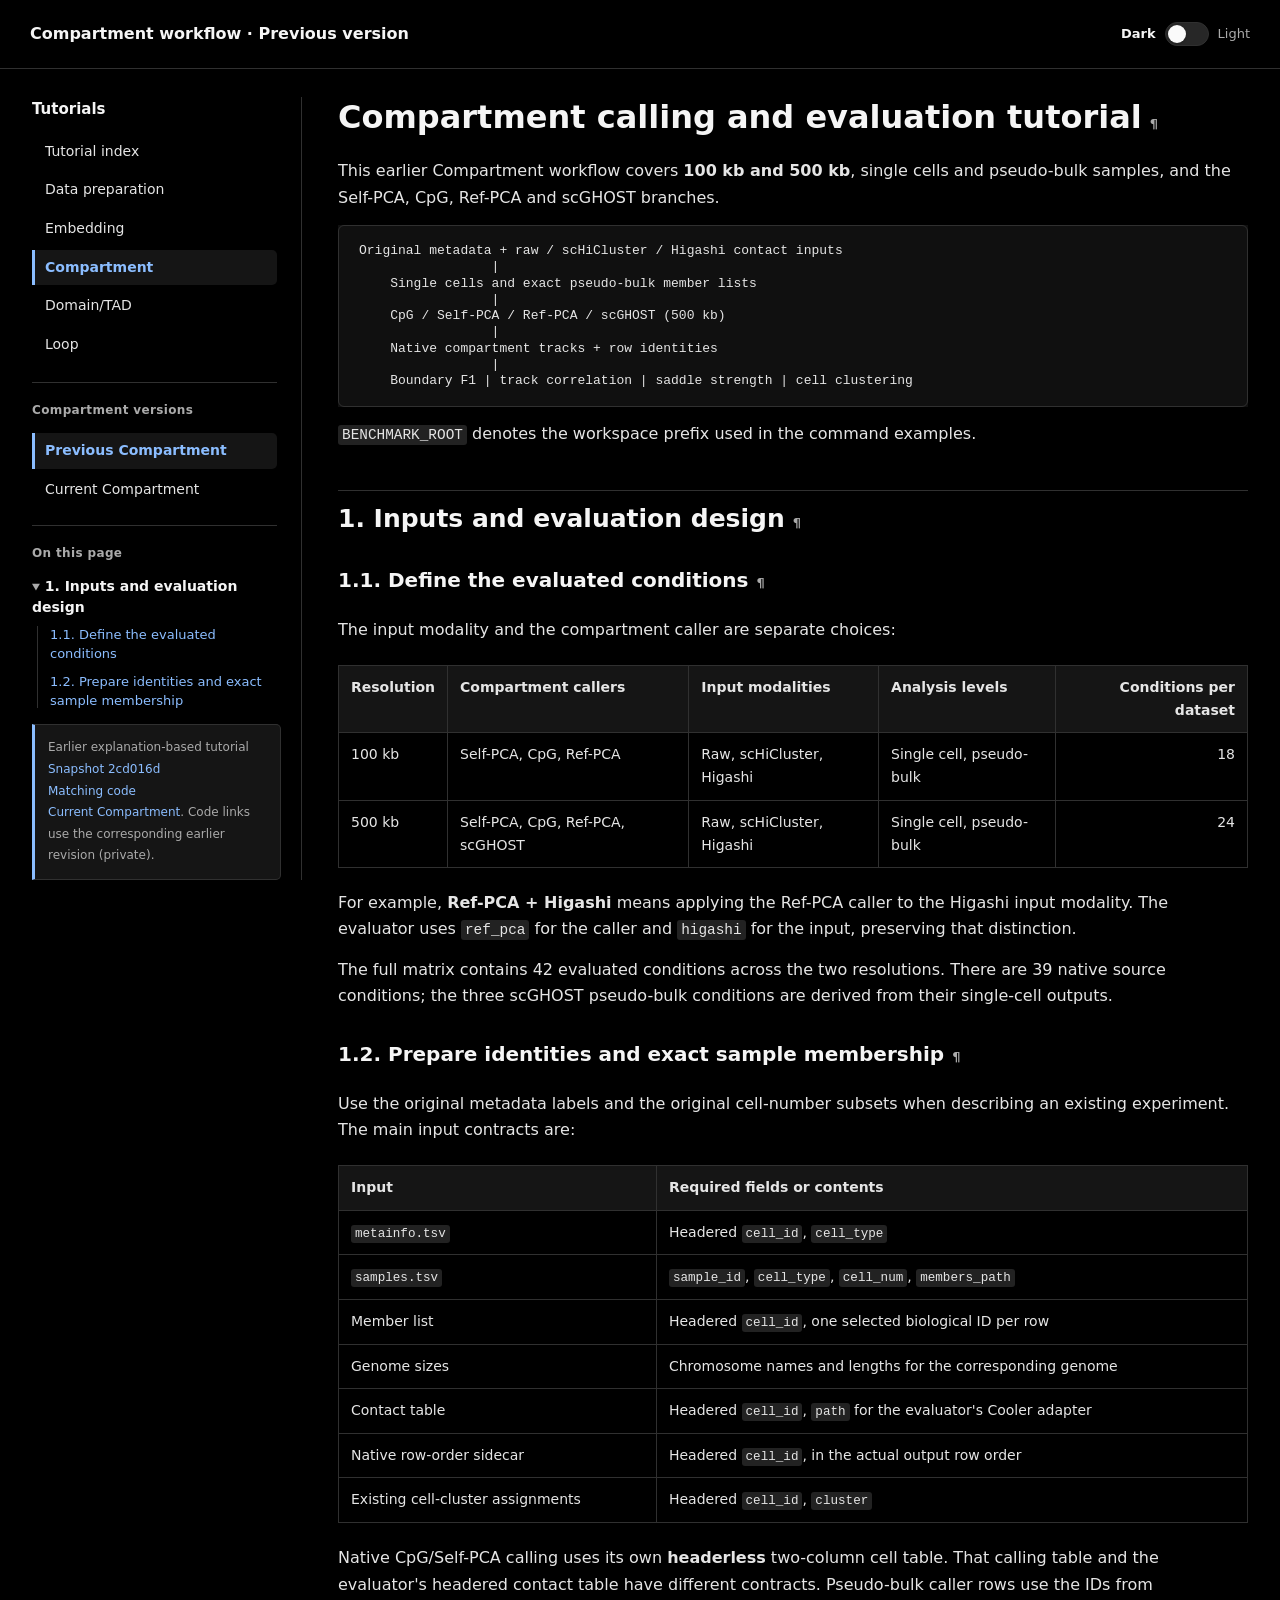
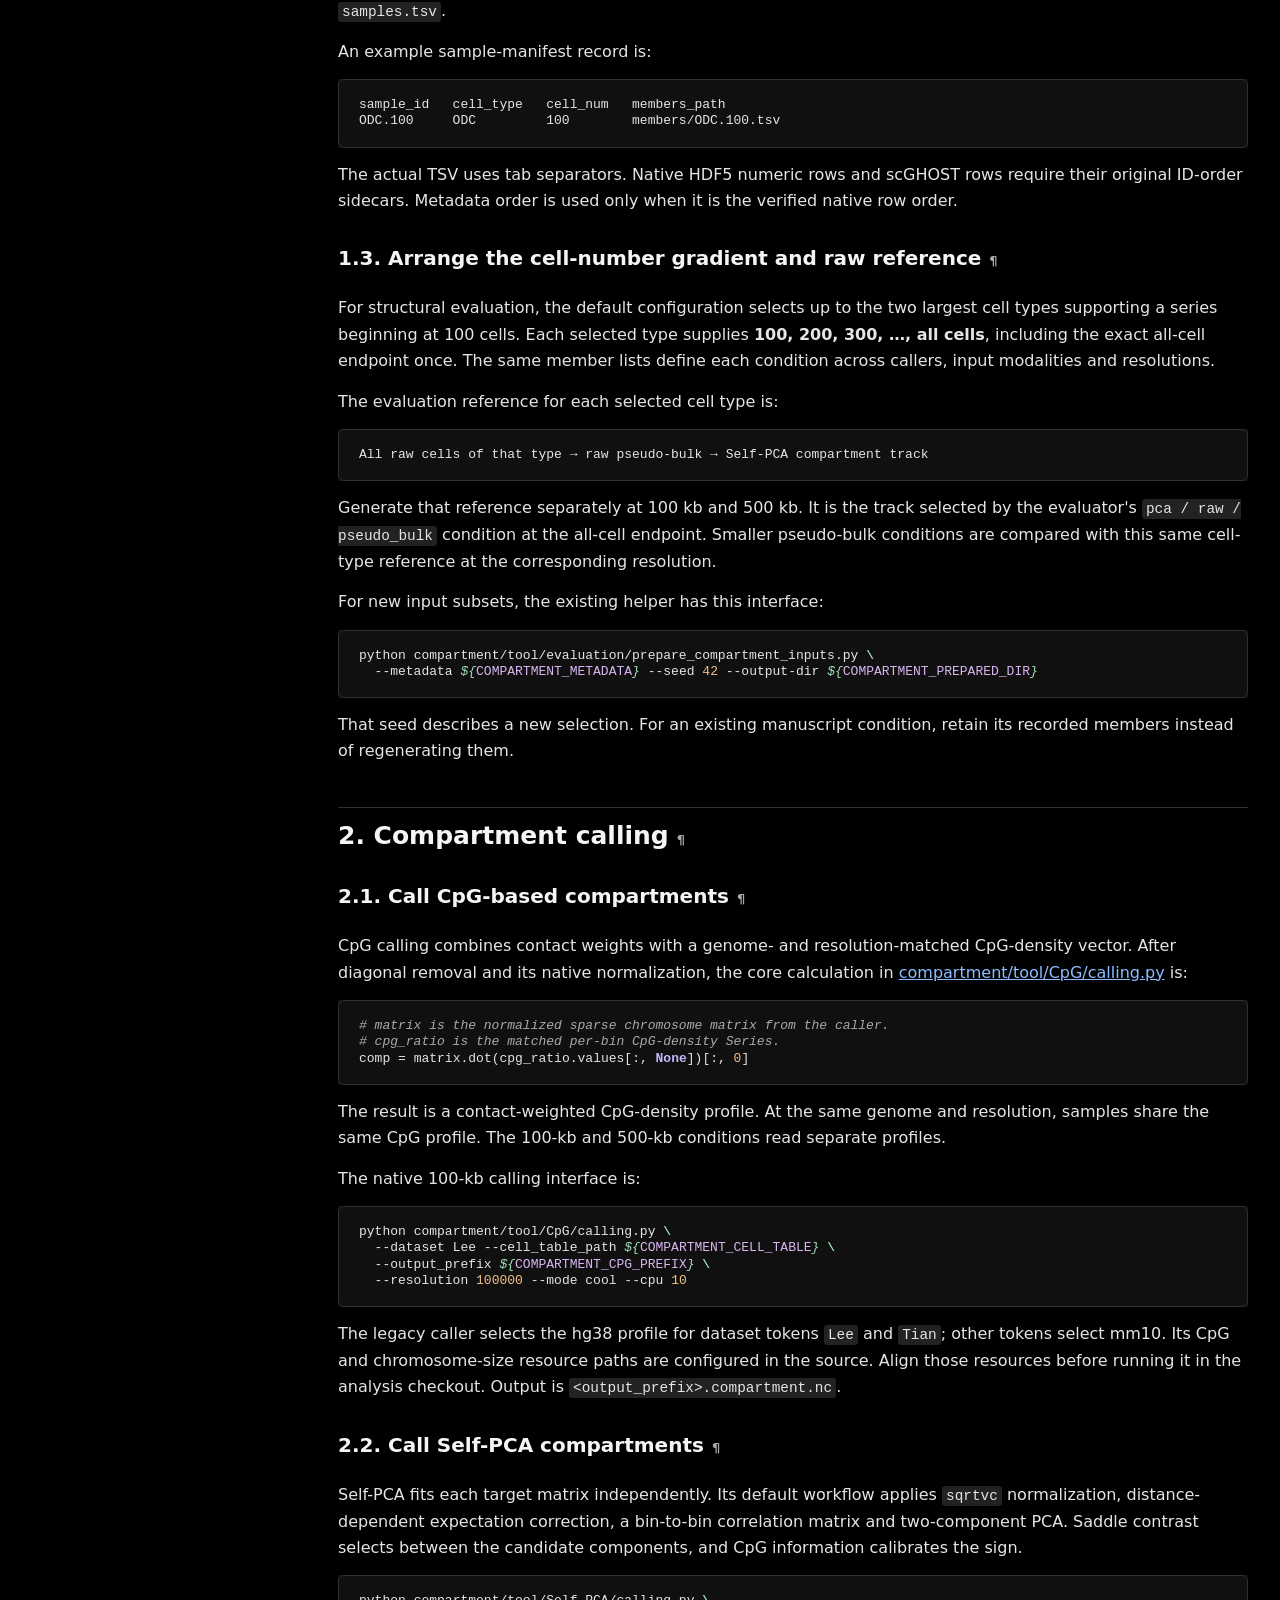
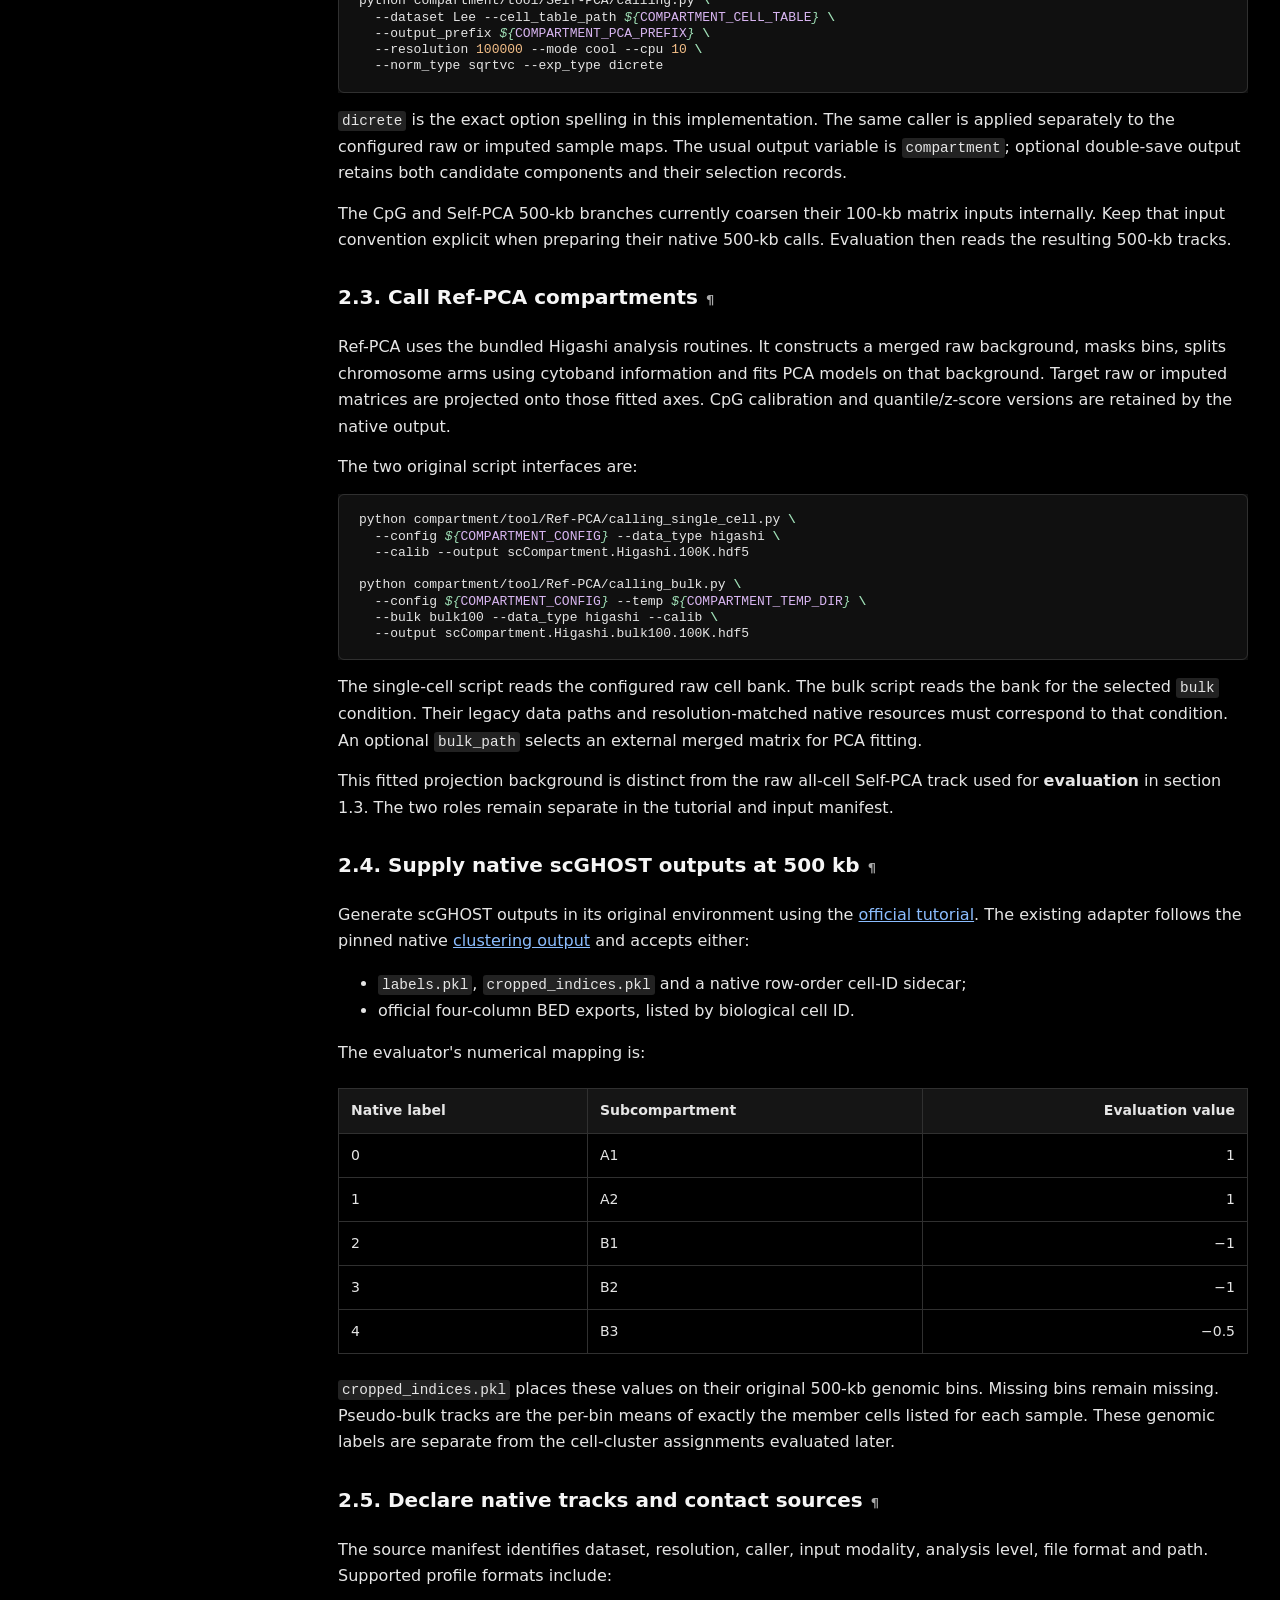
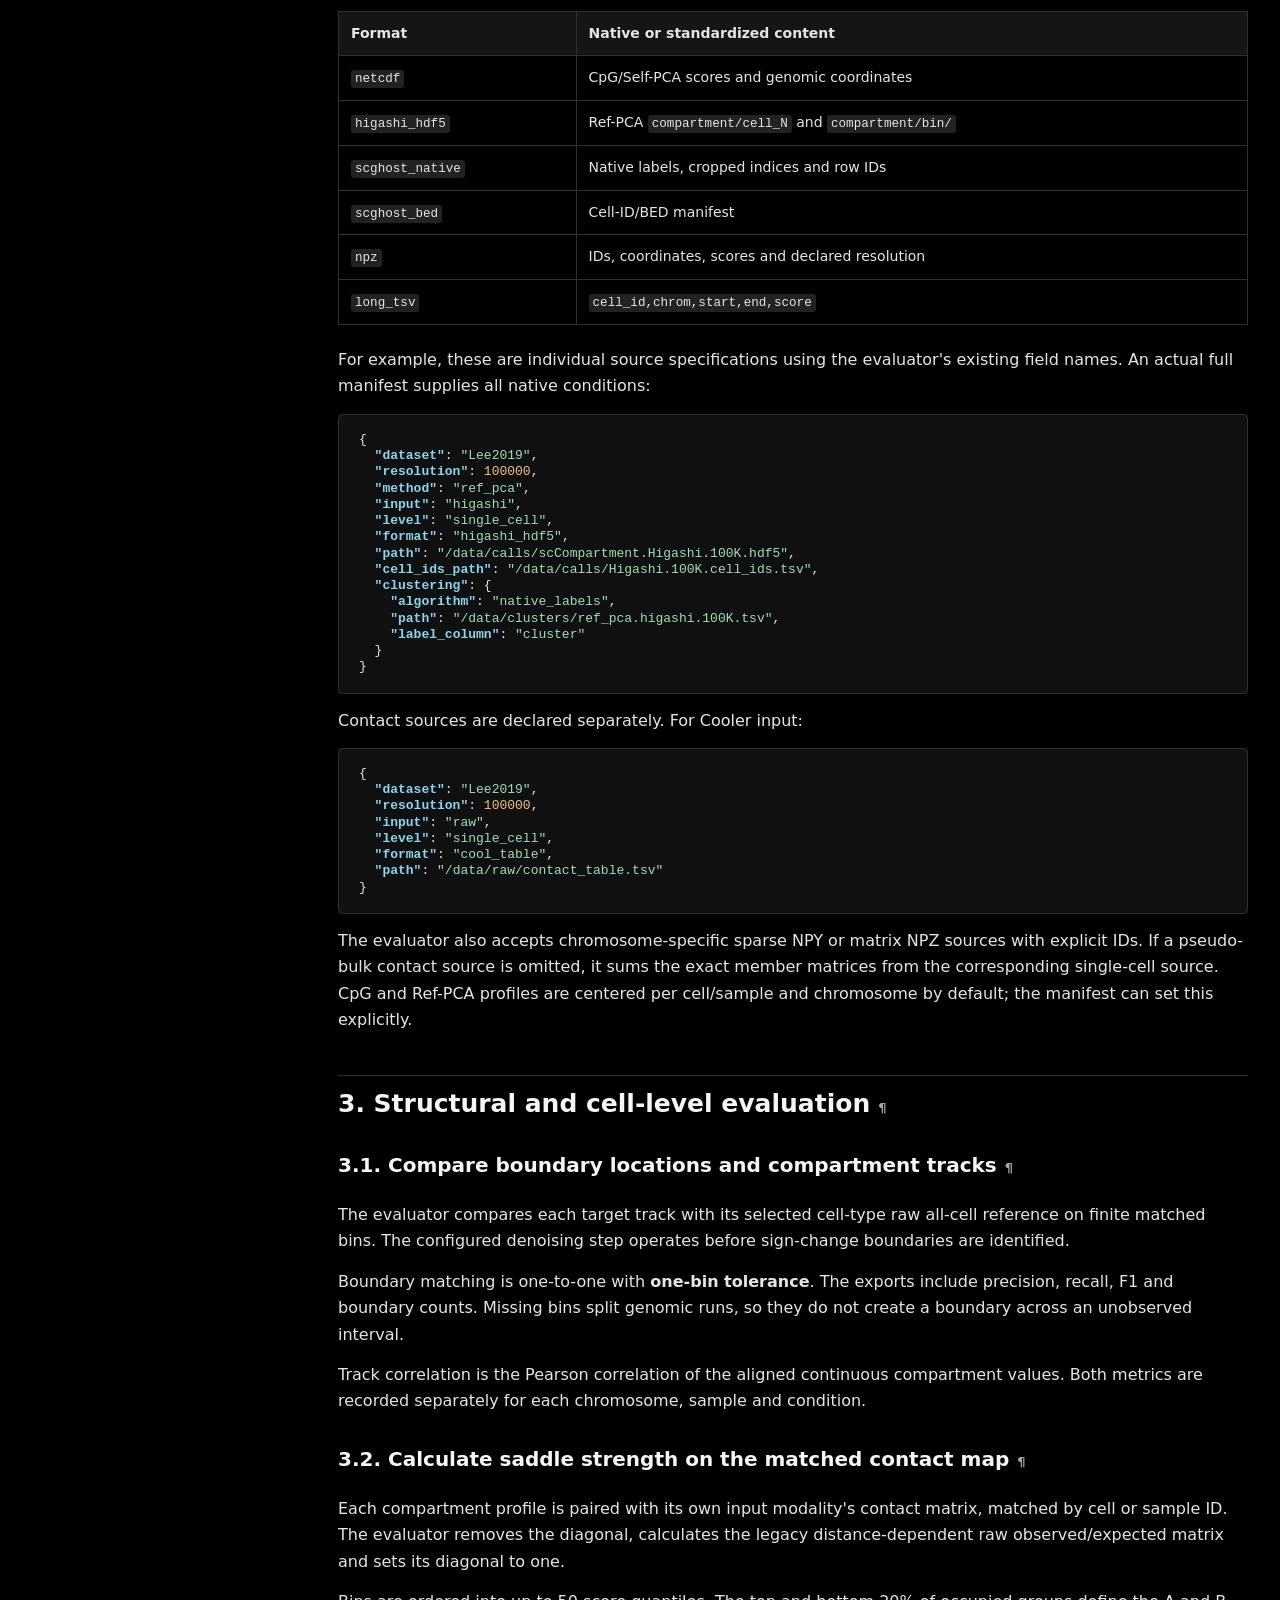
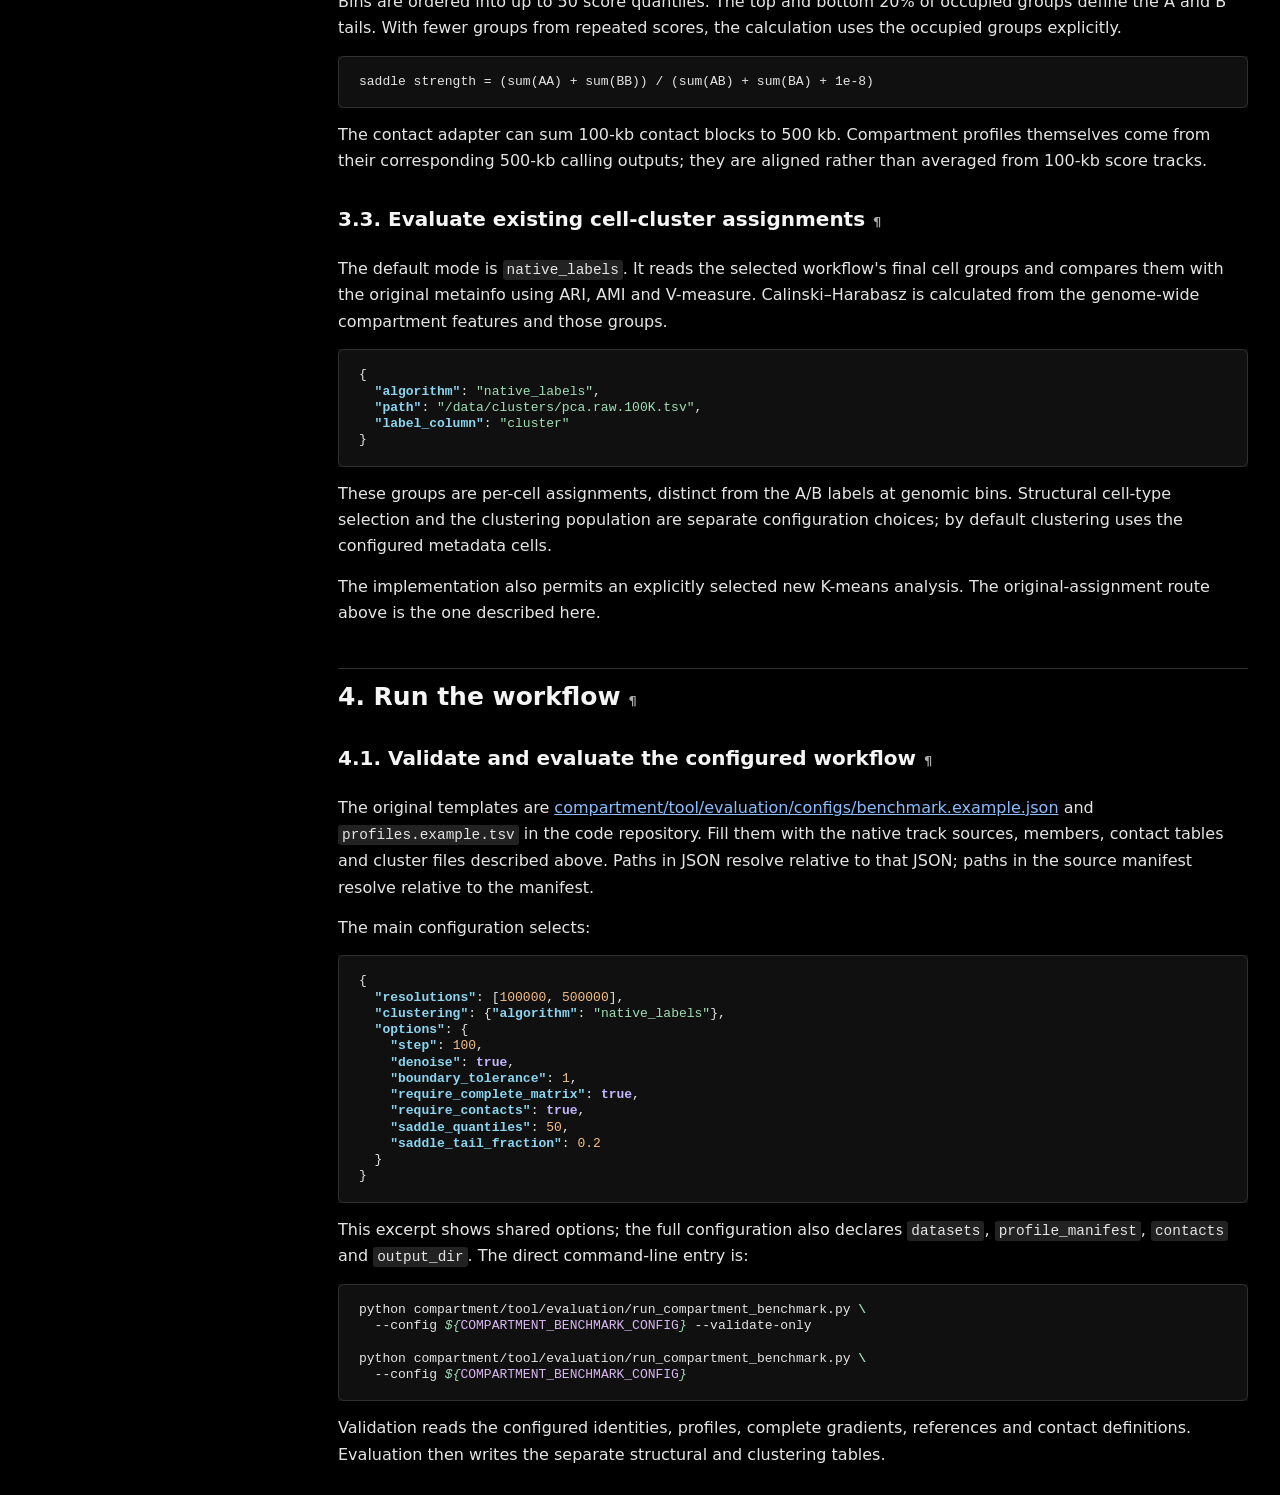
==== commit 6fac570a: "Pin project links to the sidebar bottom with a separate scrolling directory" ====
--- a/tutorials/compartment-previous.html
+++ b/tutorials/compartment-previous.html
@@ -99,13 +99,13 @@
 nav .toc-subsections a{font-size:13px;line-height:1.45;margin-bottom:9px}
 h3{scroll-margin-top:18px}
 .method-title{font-size:18px;font-weight:650;line-height:1.4;margin:26px 0 12px;scroll-margin-top:18px}
-</style><link data-tutorial-theme="system" href="../assets/theme.css?v=c4c3e50df51a" rel="stylesheet"/><script data-tutorial-theme-script="true" src="../assets/theme.js?v=5e6405cc1496"></script><link href="../assets/sidebar.css?v=5735fe25d9f6" rel="stylesheet"/><script defer="" src="../assets/sidebar.js?v=d603e5461e98"></script></head><body><header class="topbar"><div class="topbar-heading"><button aria-controls="tutorial-sidebar" aria-expanded="false" aria-label="Open contents" class="sidebar-toggle" id="sidebar-toggle" type="button">Contents</button><div class="brand">Compartment workflow · Previous version</div><div aria-label="Color mode" class="theme-switcher" hidden="" role="group">
+</style><link data-tutorial-theme="system" href="../assets/theme.css?v=c4c3e50df51a" rel="stylesheet"/><script data-tutorial-theme-script="true" src="../assets/theme.js?v=5e6405cc1496"></script><link href="../assets/sidebar.css?v=1b6aecddd9f1" rel="stylesheet"/><script defer="" src="../assets/sidebar.js?v=3472117f370d"></script></head><body><header class="topbar"><div class="topbar-heading"><button aria-controls="tutorial-sidebar" aria-expanded="false" aria-label="Open contents" class="sidebar-toggle" id="sidebar-toggle" type="button">Contents</button><div class="brand">Compartment workflow · Previous version</div><div aria-label="Color mode" class="theme-switcher" hidden="" role="group">
 <span class="theme-option" data-theme-value="dark">Dark</span>
 <button aria-checked="false" aria-label="Light mode" class="theme-switch" id="theme-toggle" role="switch" title="Switch to light mode" type="button">
 <span aria-hidden="true" class="theme-switch-track"><span class="theme-switch-thumb"></span></span>
 </button>
 <span class="theme-option" data-theme-value="light">Light</span>
-</div></div></header><div class="layout"><nav aria-label="Tutorial navigation" class="tutorial-sidebar" id="tutorial-sidebar"><div class="sidebar-heading"><strong>Tutorials</strong><button aria-label="Close contents" class="sidebar-close" id="sidebar-close" type="button">×</button></div><div aria-label="Workflows" class="modules"><a href="../index.html">Tutorial index</a><a href="data_preparation.html">Data preparation</a><a href="embedding.html">Embedding</a><a class="current-section" href="compartment.html">Compartment</a><a href="tad.html">Domain/TAD</a><a href="loop.html">Loop</a></div><p class="edition-note sidebar-info" id="project-links">Earlier explanation-based tutorial<br/><a href="https://github.com/rawandy2001-design/benchmark-tutorials/commit/2cd016dbe5ee140562ac455f8d5dee775abf9011">Snapshot 2cd016d</a><br/><a href="https://github.com/rawandy2001-design/benchmark/tree/02e6c9eb2bb9c4b549b197b4b47fd5d9ae34ada8/compartment">Matching code</a><br/><a href="compartment.html">Current Compartment</a>. Code links use the corresponding earlier revision (private).</p><div class="sidebar-versions"><strong>Compartment versions</strong><div class="modules"><a aria-current="page" class="active" href="compartment-previous.html">Previous Compartment</a><a class="" href="compartment.html">Current Compartment</a></div></div><div class="page-toc"><strong>On this page</strong><details class="toc-group" name="page-sections" open=""><summary><a href="#Inputs-and-evaluation-design">1. Inputs and evaluation design</a></summary><div class="toc-subsections"><a href="#1.-Define-the-evaluated-conditions">1.1. Define the evaluated conditions</a><a href="#2.-Prepare-identities-and-exact-sample-membership">1.2. Prepare identities and exact sample membership</a><a href="#3.-Arrange-the-cell-number-gradient-and-raw-reference">1.3. Arrange the cell-number gradient and raw reference</a></div></details><details class="toc-group" name="page-sections"><summary><a href="#Compartment-calling">2. Compartment calling</a></summary><div class="toc-subsections"><a href="#4.-Call-CpG-based-compartments">2.1. Call CpG-based compartments</a><a href="#5.-Call-Self-PCA-compartments">2.2. Call Self-PCA compartments</a><a href="#6.-Call-Ref-PCA-compartments">2.3. Call Ref-PCA compartments</a><a href="#7.-Supply-native-scGHOST-outputs-at-500-kb">2.4. Supply native scGHOST outputs at 500 kb</a><a href="#8.-Declare-native-tracks-and-contact-sources">2.5. Declare native tracks and contact sources</a></div></details><details class="toc-group" name="page-sections"><summary><a href="#Structural-and-cell-level-evaluation">3. Structural and cell-level evaluation</a></summary><div class="toc-subsections"><a href="#9.-Compare-boundary-locations-and-compartment-tracks">3.1. Compare boundary locations and compartment tracks</a><a href="#10.-Calculate-saddle-strength-on-the-matched-contact-map">3.2. Calculate saddle strength on the matched contact map</a><a href="#11.-Evaluate-existing-cell-cluster-assignments">3.3. Evaluate existing cell-cluster assignments</a></div></details><details class="toc-group" name="page-sections"><summary><a href="#Run-the-workflow-and-read-outputs">4. Run the workflow</a></summary><div class="toc-subsections"><a href="#12.-Validate-and-evaluate-the-configured-workflow">4.1. Validate and evaluate the configured workflow</a></div></details></div></nav><main><div class="cell border-box-sizing text_cell rendered" id="cell-id=compartment-tutorial-00"><div class="prompt input_prompt">
+</div></div></header><div class="layout"><nav aria-label="Tutorial navigation" class="tutorial-sidebar" id="tutorial-sidebar"><div class="sidebar-heading"><strong>Tutorials</strong><button aria-label="Close contents" class="sidebar-close" id="sidebar-close" type="button">×</button></div><div class="sidebar-scroll"><div aria-label="Workflows" class="modules"><a href="../index.html">Tutorial index</a><a href="data_preparation.html">Data preparation</a><a href="embedding.html">Embedding</a><a class="current-section" href="compartment.html">Compartment</a><a href="tad.html">Domain/TAD</a><a href="loop.html">Loop</a></div><div class="sidebar-versions"><strong>Compartment versions</strong><div class="modules"><a aria-current="page" class="active" href="compartment-previous.html">Previous Compartment</a><a class="" href="compartment.html">Current Compartment</a></div></div><div class="page-toc"><strong>On this page</strong><details class="toc-group" name="page-sections" open=""><summary><a href="#Inputs-and-evaluation-design">1. Inputs and evaluation design</a></summary><div class="toc-subsections"><a href="#1.-Define-the-evaluated-conditions">1.1. Define the evaluated conditions</a><a href="#2.-Prepare-identities-and-exact-sample-membership">1.2. Prepare identities and exact sample membership</a><a href="#3.-Arrange-the-cell-number-gradient-and-raw-reference">1.3. Arrange the cell-number gradient and raw reference</a></div></details><details class="toc-group" name="page-sections"><summary><a href="#Compartment-calling">2. Compartment calling</a></summary><div class="toc-subsections"><a href="#4.-Call-CpG-based-compartments">2.1. Call CpG-based compartments</a><a href="#5.-Call-Self-PCA-compartments">2.2. Call Self-PCA compartments</a><a href="#6.-Call-Ref-PCA-compartments">2.3. Call Ref-PCA compartments</a><a href="#7.-Supply-native-scGHOST-outputs-at-500-kb">2.4. Supply native scGHOST outputs at 500 kb</a><a href="#8.-Declare-native-tracks-and-contact-sources">2.5. Declare native tracks and contact sources</a></div></details><details class="toc-group" name="page-sections"><summary><a href="#Structural-and-cell-level-evaluation">3. Structural and cell-level evaluation</a></summary><div class="toc-subsections"><a href="#9.-Compare-boundary-locations-and-compartment-tracks">3.1. Compare boundary locations and compartment tracks</a><a href="#10.-Calculate-saddle-strength-on-the-matched-contact-map">3.2. Calculate saddle strength on the matched contact map</a><a href="#11.-Evaluate-existing-cell-cluster-assignments">3.3. Evaluate existing cell-cluster assignments</a></div></details><details class="toc-group" name="page-sections"><summary><a href="#Run-the-workflow-and-read-outputs">4. Run the workflow</a></summary><div class="toc-subsections"><a href="#12.-Validate-and-evaluate-the-configured-workflow">4.1. Validate and evaluate the configured workflow</a></div></details></div></div><p class="edition-note sidebar-info" id="project-links">Earlier explanation-based tutorial<br/><a href="https://github.com/rawandy2001-design/benchmark-tutorials/commit/2cd016dbe5ee140562ac455f8d5dee775abf9011">Snapshot 2cd016d</a><br/><a href="https://github.com/rawandy2001-design/benchmark/tree/02e6c9eb2bb9c4b549b197b4b47fd5d9ae34ada8/compartment">Matching code</a><br/><a href="compartment.html">Current Compartment</a>. Code links use the corresponding earlier revision (private).</p></nav><main><div class="cell border-box-sizing text_cell rendered" id="cell-id=compartment-tutorial-00"><div class="prompt input_prompt">
 </div><div class="inner_cell">
 <div class="text_cell_render border-box-sizing rendered_html"><h1 id="Compartment-calling-and-evaluation-tutorial">Compartment calling and evaluation tutorial<a class="anchor-link" href="#Compartment-calling-and-evaluation-tutorial">¶</a></h1><p>This earlier Compartment workflow covers <strong>100 kb and 500 kb</strong>, single cells and pseudo-bulk samples, and the Self-PCA, CpG, Ref-PCA and scGHOST branches.</p>
 <div class="highlight"><pre><span></span>Original metadata + raw / scHiCluster / Higashi contact inputs
--- a/assets/sidebar.css
+++ b/assets/sidebar.css
@@ -10,18 +10,29 @@
   position: sticky;
   top: 20px;
   align-self: start;
+  display: flex;
+  flex-direction: column;
+  height: calc(100vh - var(--sidebar-offset, 100px) - 20px);
+  height: calc(100dvh - var(--sidebar-offset, 100px) - 20px);
   max-height: calc(100vh - 40px);
   max-height: calc(100dvh - 40px);
+  overflow: hidden;
+  border-right: 1px solid var(--border, #dae2ec);
+  border-bottom: 0;
+  padding: 0 20px 0 0;
+}
+.sidebar-scroll {
+  flex: 1 1 0;
+  min-height: 0;
   overflow-y: auto;
   overflow-x: hidden;
   overscroll-behavior: contain;
   scrollbar-width: thin;
   scrollbar-color: var(--border, #dae2ec) transparent;
-  border-right: 1px solid var(--border, #dae2ec);
-  border-bottom: 0;
-  padding: 0 20px 24px 0;
+  padding-right: 4px;
 }
 .sidebar-heading {
+  flex: 0 0 auto;
   display: flex;
   align-items: center;
   justify-content: space-between;
@@ -100,10 +111,17 @@
   /* The complete navigation remains usable if JavaScript is unavailable. */
   .tutorial-sidebar {
     position: static;
+    height: auto;
     max-height: none;
     border-right: 0;
     border-bottom: 1px solid var(--border, #dae2ec);
     padding: 0 0 20px;
+  }
+  .tutorial-sidebar .sidebar-scroll { flex: 0 0 auto; overflow: visible; }
+  :root[data-sidebar-enhanced="true"] .tutorial-sidebar .sidebar-scroll {
+    flex: 1 1 0;
+    overflow-y: auto;
+    overflow-x: hidden;
   }
   .topbar { padding: 14px 16px; }
   .topbar-heading { gap: 10px; }
@@ -163,9 +181,10 @@
   :root[data-sidebar-open="true"] body { overflow: visible; }
 }
 
-/* Project resources follow the workflow links, above the page contents. */
+/* Project links stay at the bottom while the directory scrolls above. */
 .tutorial-sidebar .sidebar-info {
-  margin: 0 0 18px;
+  flex: 0 0 auto;
+  margin: 16px 0 0;
   padding: 12px 13px;
   border: 1px solid var(--border, #dae2ec);
   border-left: 3px solid var(--link, #2463a0);
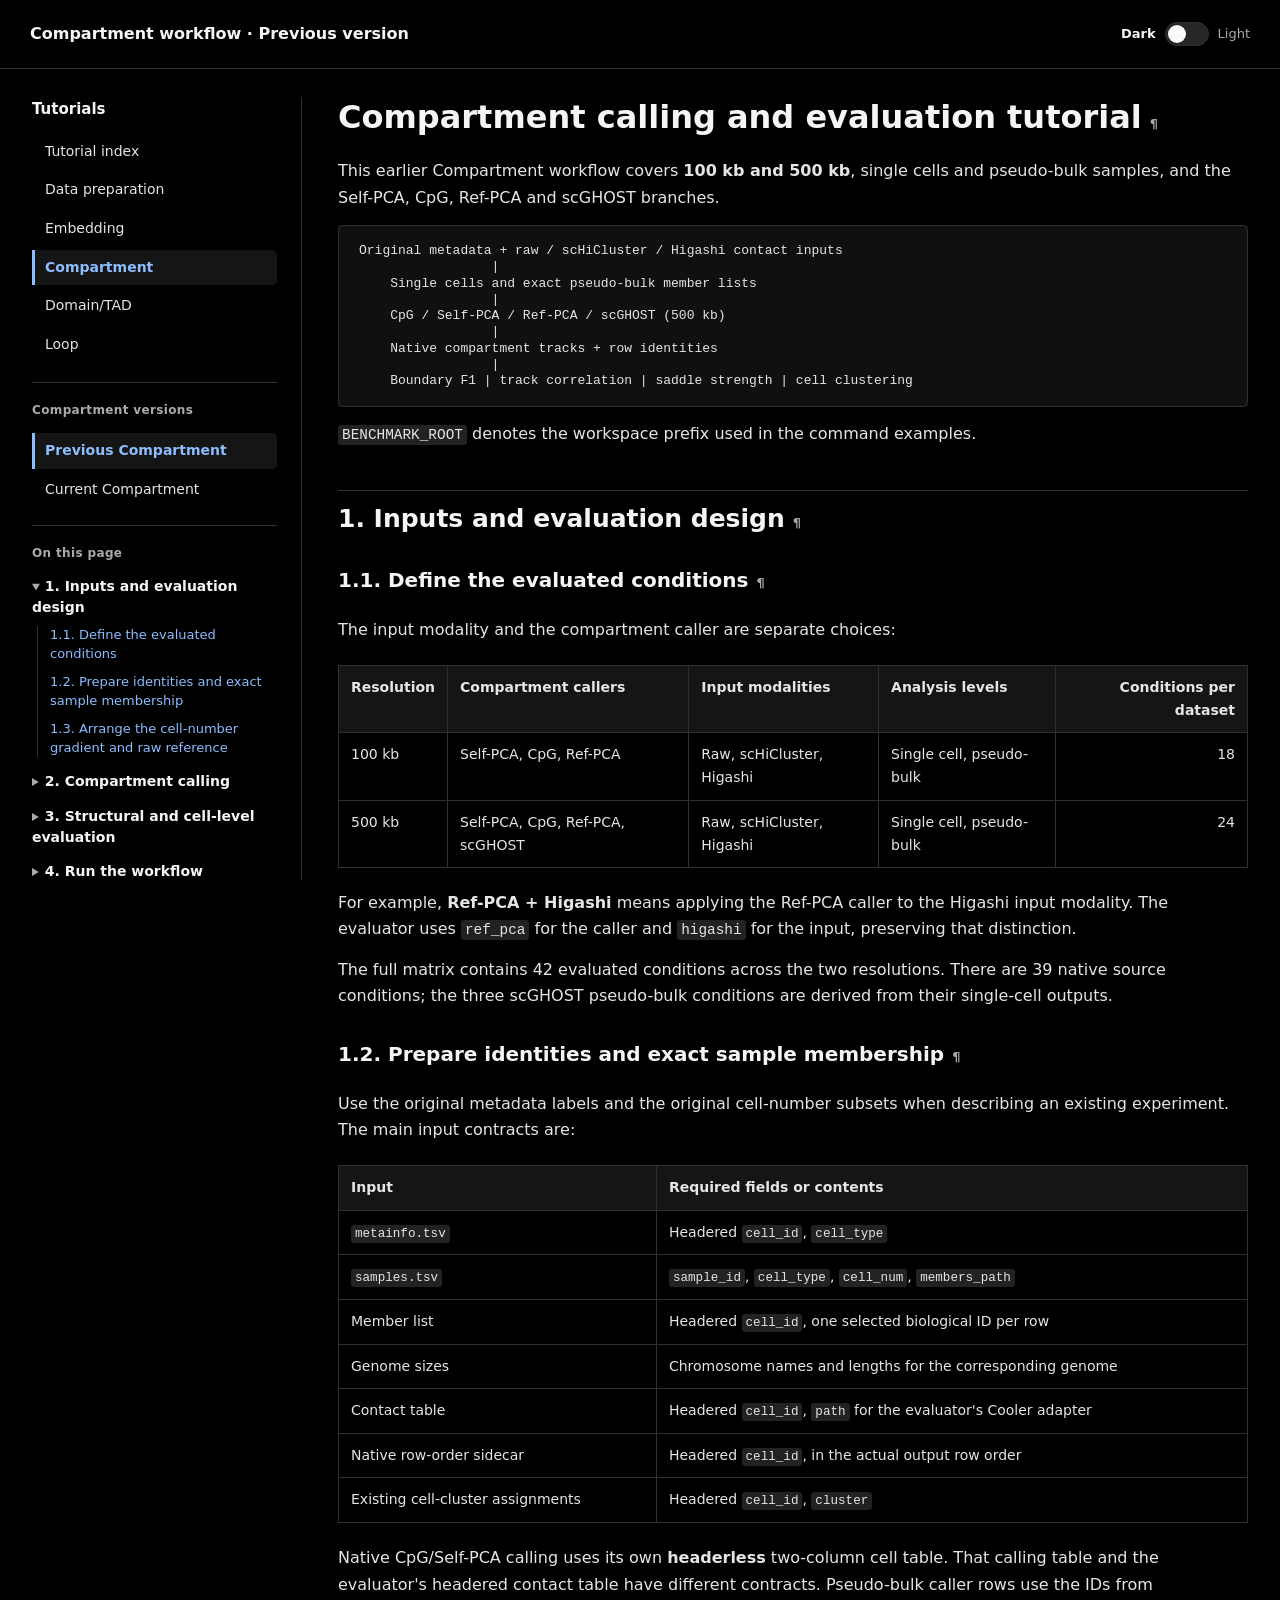
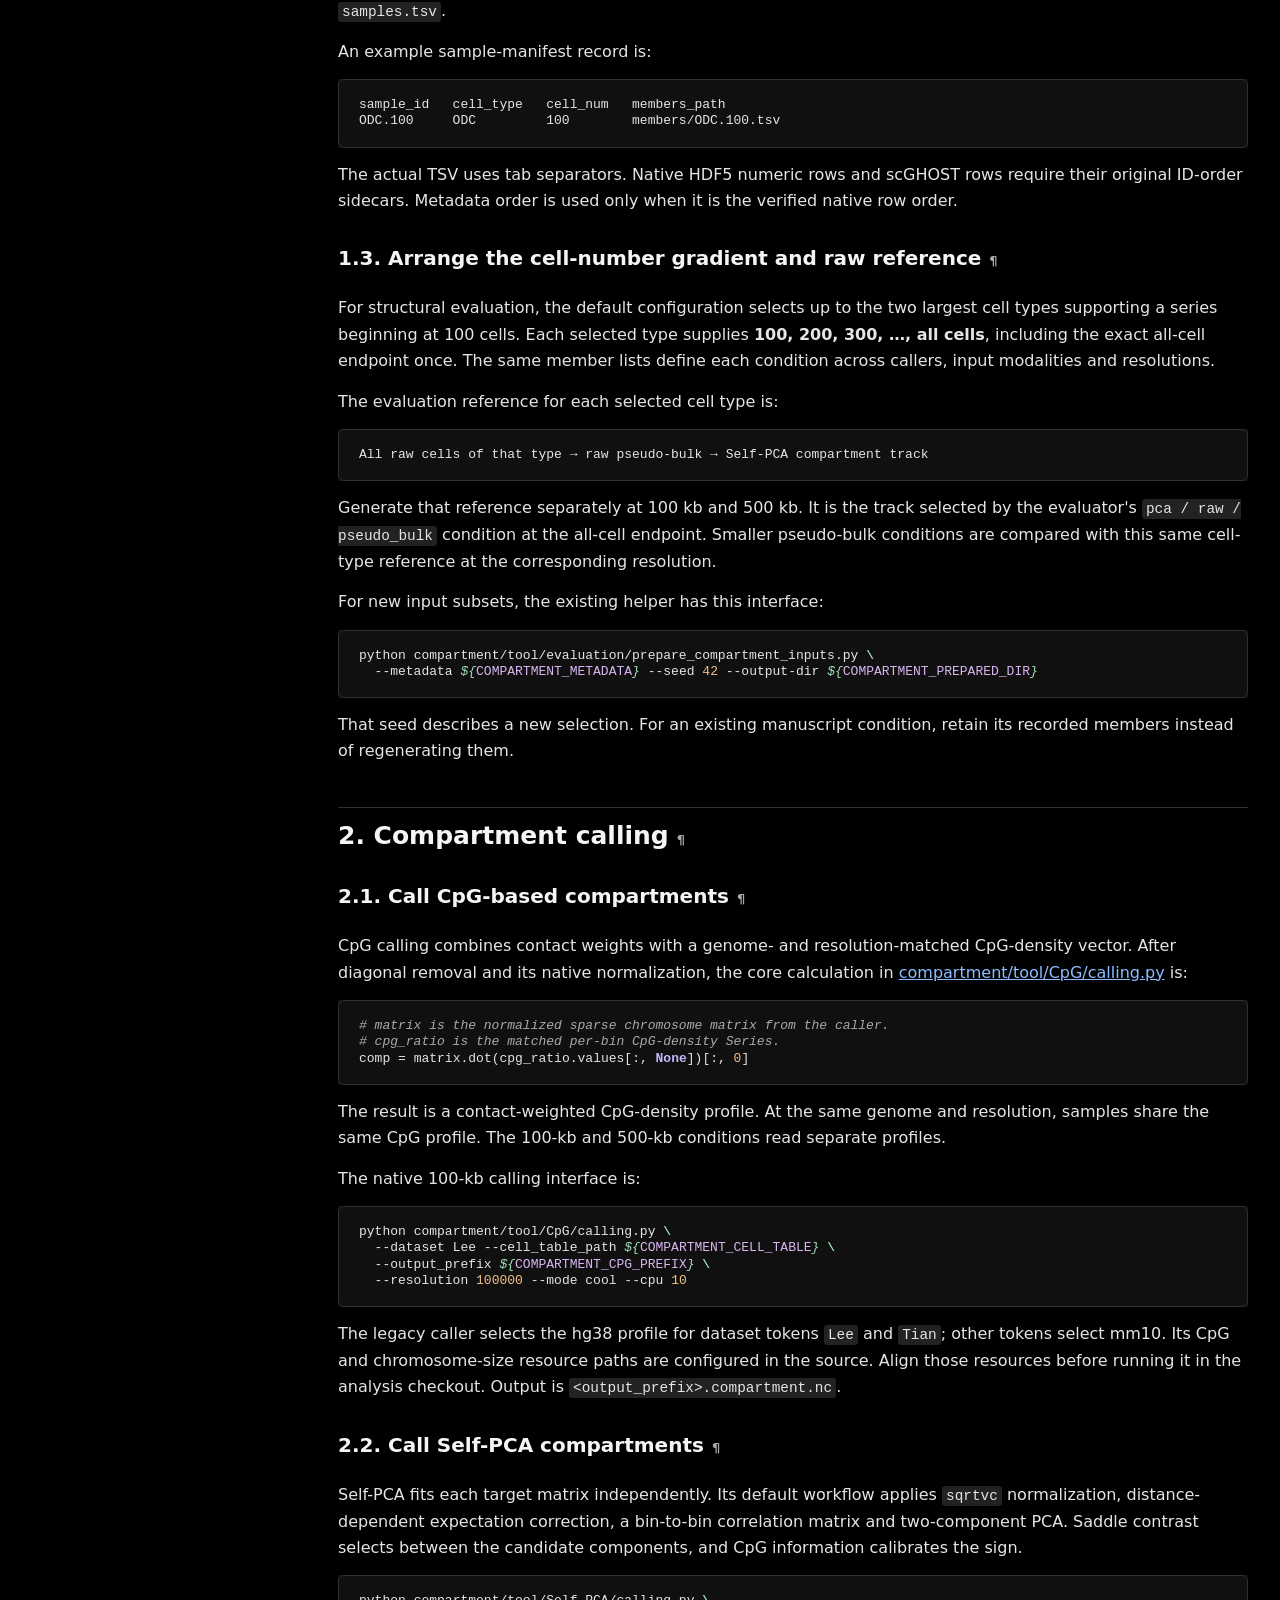
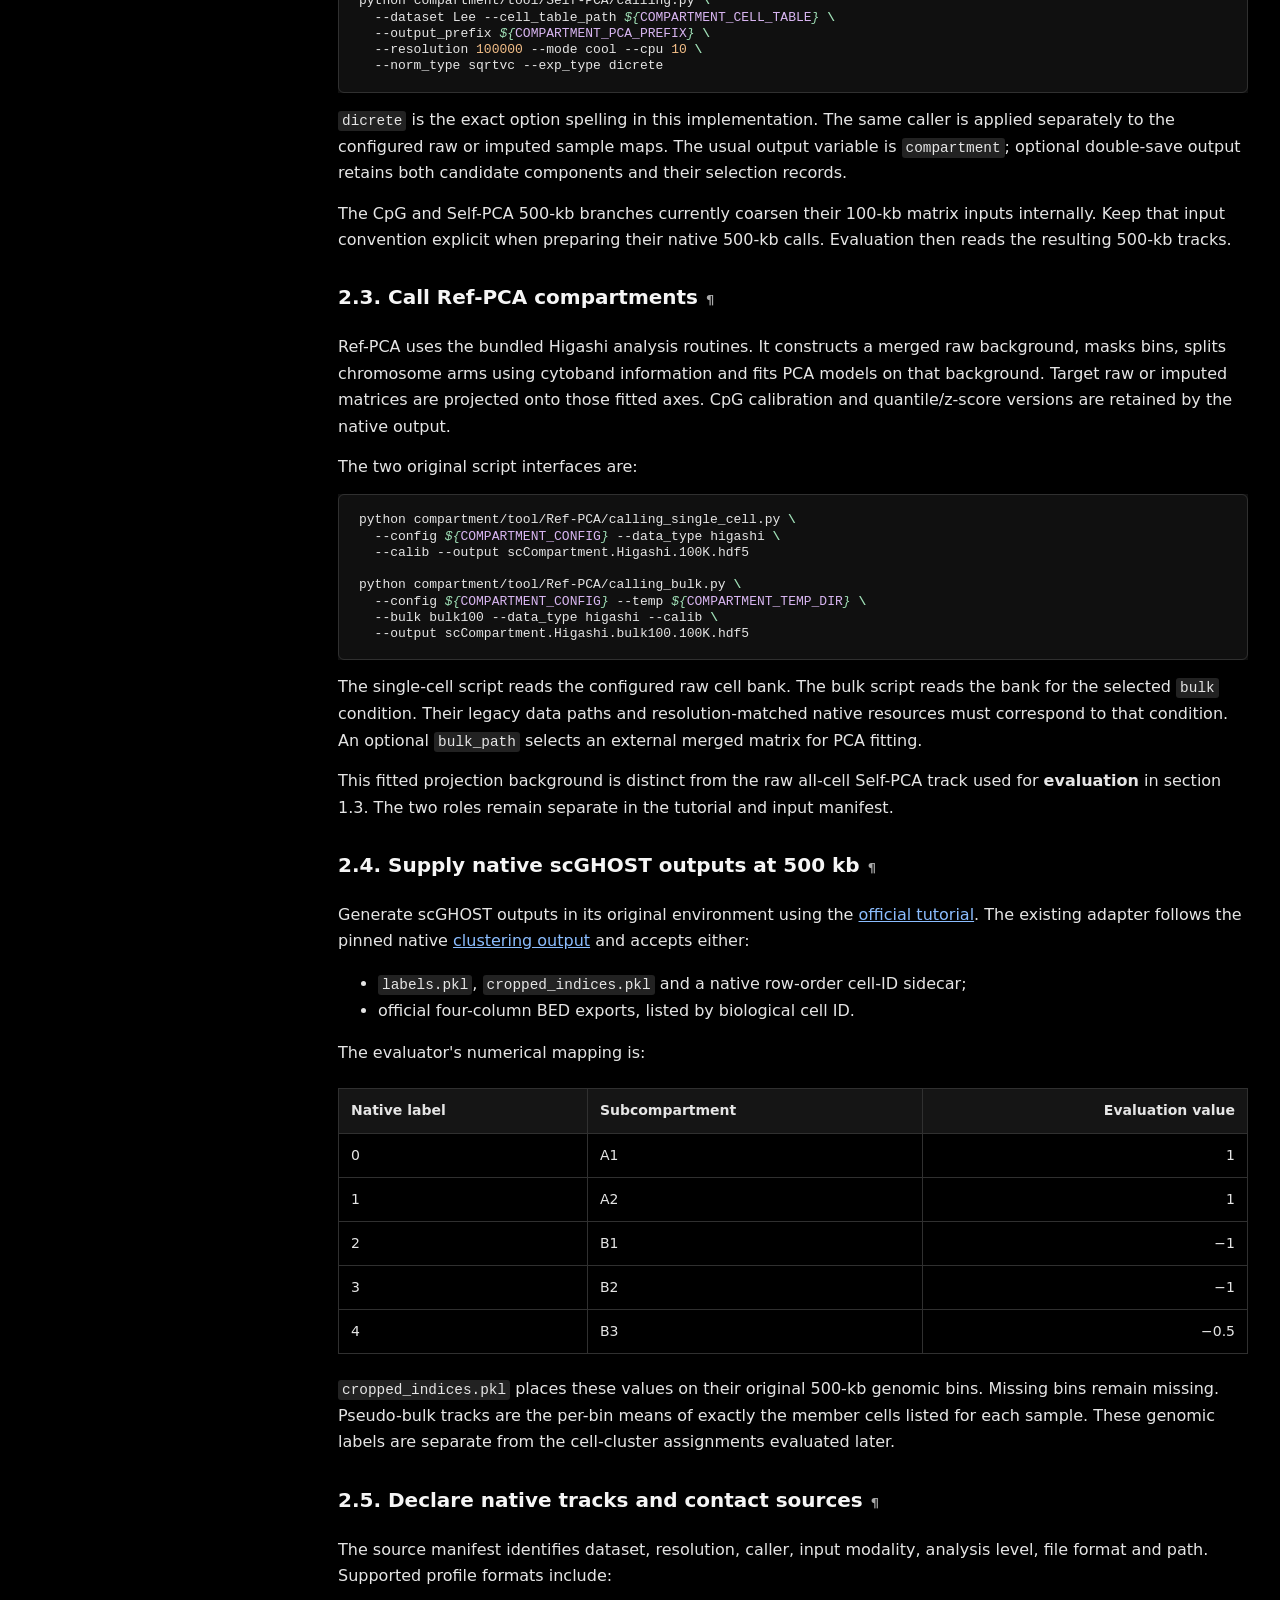
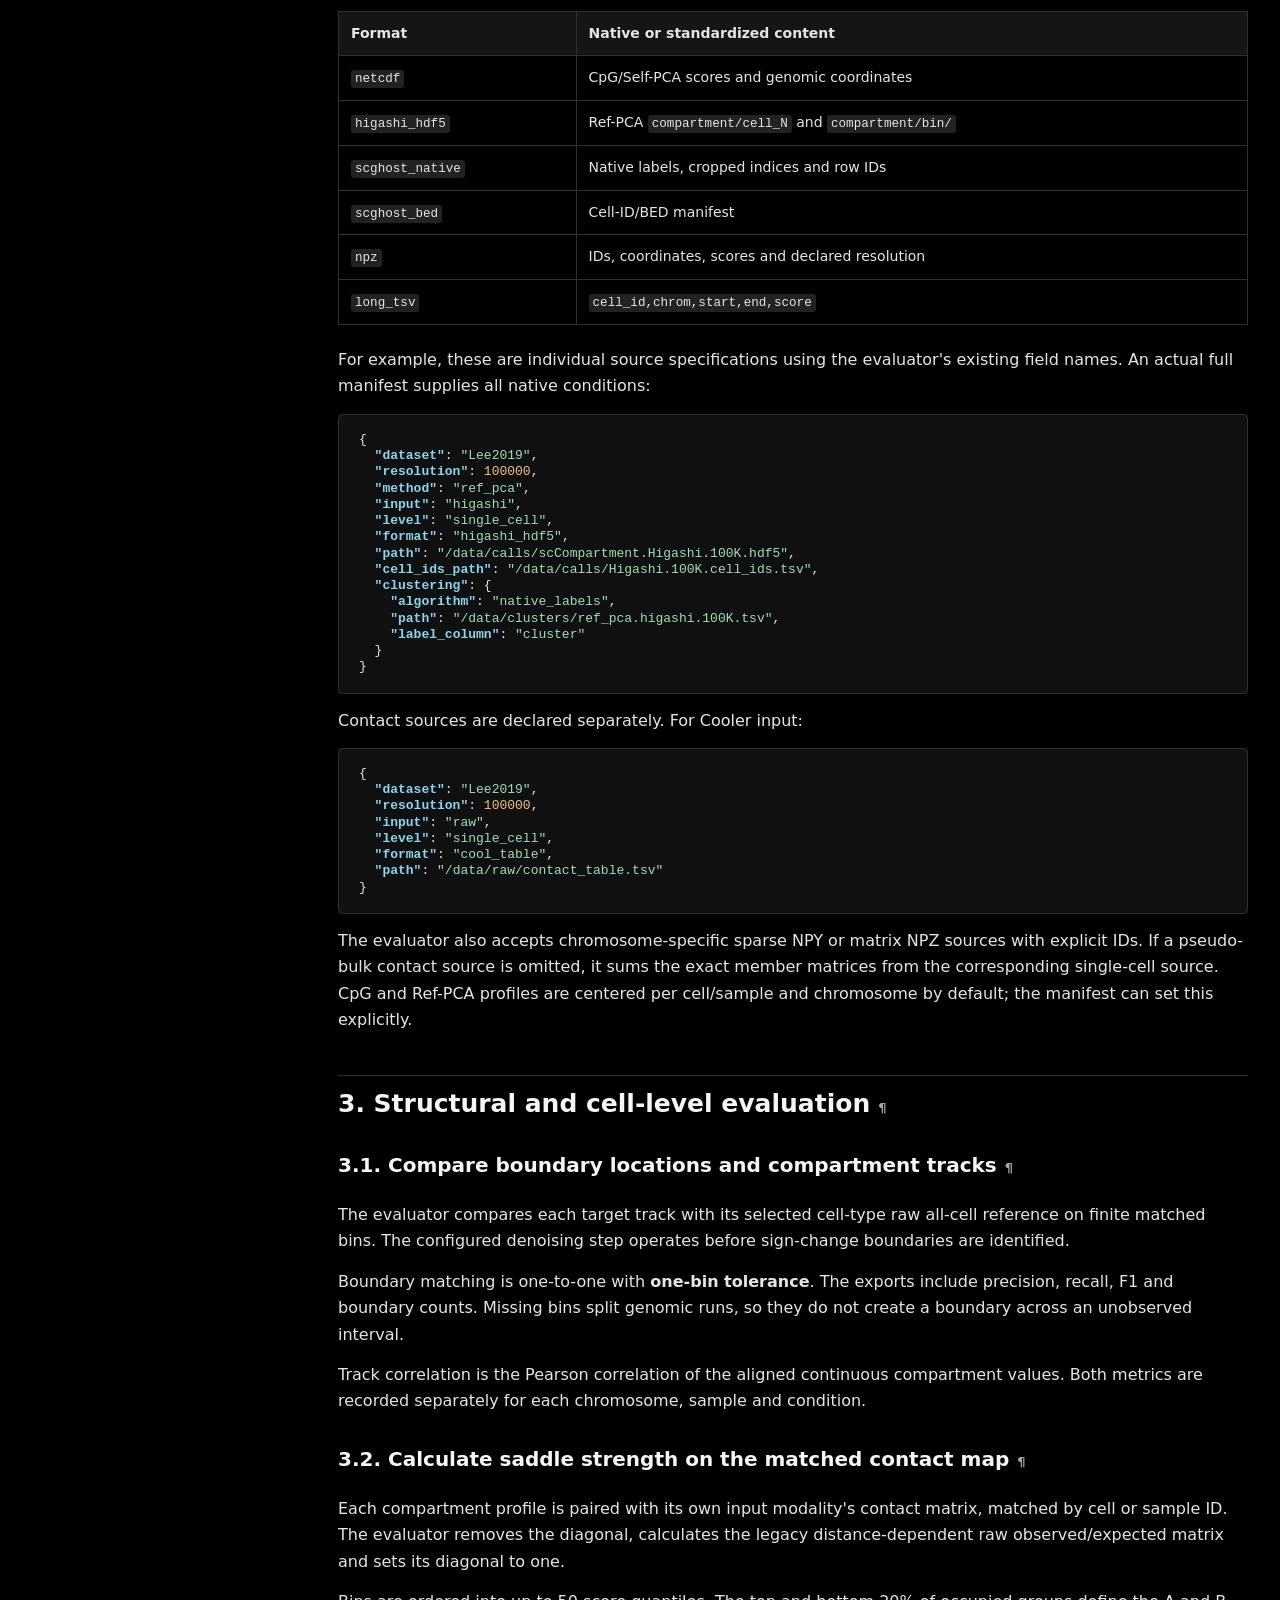
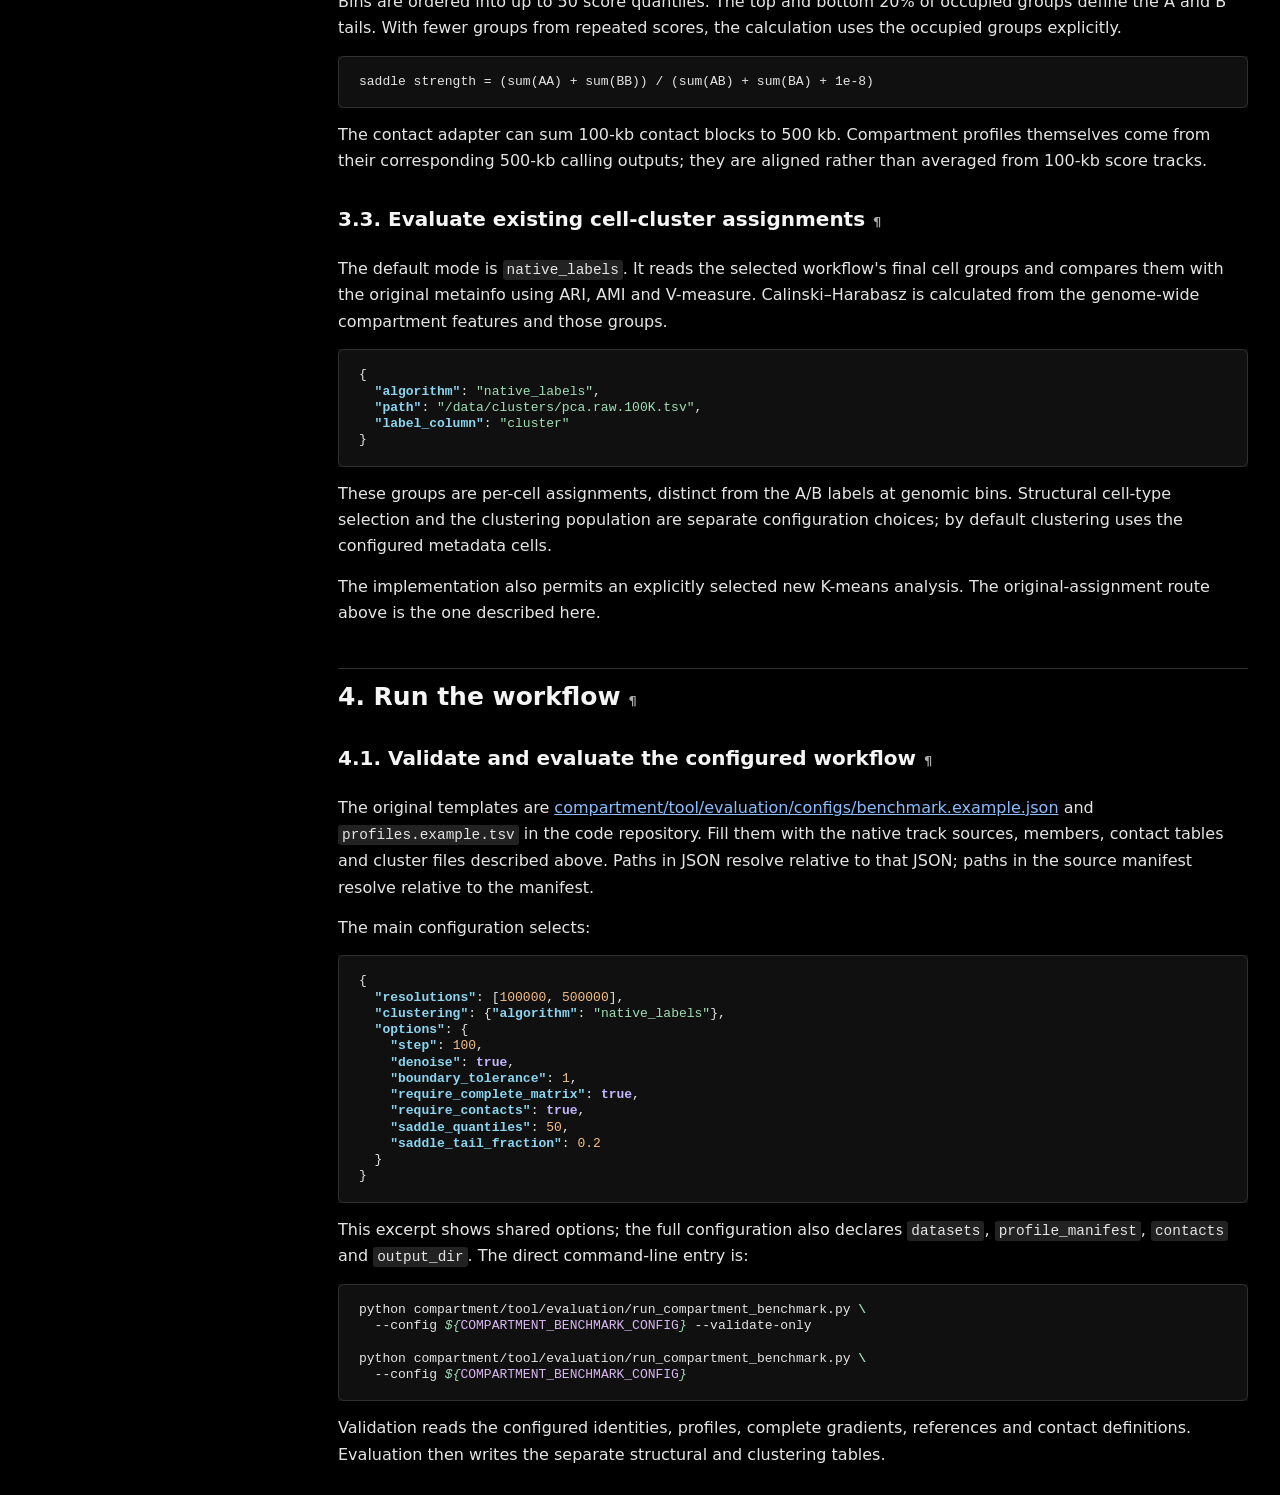
==== commit 0b1ca93f: "Place project links after On this page in the scrolling sidebar" ====
--- a/tutorials/compartment-previous.html
+++ b/tutorials/compartment-previous.html
@@ -99,13 +99,13 @@
 nav .toc-subsections a{font-size:13px;line-height:1.45;margin-bottom:9px}
 h3{scroll-margin-top:18px}
 .method-title{font-size:18px;font-weight:650;line-height:1.4;margin:26px 0 12px;scroll-margin-top:18px}
-</style><link data-tutorial-theme="system" href="../assets/theme.css?v=c4c3e50df51a" rel="stylesheet"/><script data-tutorial-theme-script="true" src="../assets/theme.js?v=5e6405cc1496"></script><link href="../assets/sidebar.css?v=1b6aecddd9f1" rel="stylesheet"/><script defer="" src="../assets/sidebar.js?v=3472117f370d"></script></head><body><header class="topbar"><div class="topbar-heading"><button aria-controls="tutorial-sidebar" aria-expanded="false" aria-label="Open contents" class="sidebar-toggle" id="sidebar-toggle" type="button">Contents</button><div class="brand">Compartment workflow · Previous version</div><div aria-label="Color mode" class="theme-switcher" hidden="" role="group">
+</style><link data-tutorial-theme="system" href="../assets/theme.css?v=c4c3e50df51a" rel="stylesheet"/><script data-tutorial-theme-script="true" src="../assets/theme.js?v=5e6405cc1496"></script><link href="../assets/sidebar.css?v=b64b4bb9971e" rel="stylesheet"/><script defer="" src="../assets/sidebar.js?v=3472117f370d"></script></head><body><header class="topbar"><div class="topbar-heading"><button aria-controls="tutorial-sidebar" aria-expanded="false" aria-label="Open contents" class="sidebar-toggle" id="sidebar-toggle" type="button">Contents</button><div class="brand">Compartment workflow · Previous version</div><div aria-label="Color mode" class="theme-switcher" hidden="" role="group">
 <span class="theme-option" data-theme-value="dark">Dark</span>
 <button aria-checked="false" aria-label="Light mode" class="theme-switch" id="theme-toggle" role="switch" title="Switch to light mode" type="button">
 <span aria-hidden="true" class="theme-switch-track"><span class="theme-switch-thumb"></span></span>
 </button>
 <span class="theme-option" data-theme-value="light">Light</span>
-</div></div></header><div class="layout"><nav aria-label="Tutorial navigation" class="tutorial-sidebar" id="tutorial-sidebar"><div class="sidebar-heading"><strong>Tutorials</strong><button aria-label="Close contents" class="sidebar-close" id="sidebar-close" type="button">×</button></div><div class="sidebar-scroll"><div aria-label="Workflows" class="modules"><a href="../index.html">Tutorial index</a><a href="data_preparation.html">Data preparation</a><a href="embedding.html">Embedding</a><a class="current-section" href="compartment.html">Compartment</a><a href="tad.html">Domain/TAD</a><a href="loop.html">Loop</a></div><div class="sidebar-versions"><strong>Compartment versions</strong><div class="modules"><a aria-current="page" class="active" href="compartment-previous.html">Previous Compartment</a><a class="" href="compartment.html">Current Compartment</a></div></div><div class="page-toc"><strong>On this page</strong><details class="toc-group" name="page-sections" open=""><summary><a href="#Inputs-and-evaluation-design">1. Inputs and evaluation design</a></summary><div class="toc-subsections"><a href="#1.-Define-the-evaluated-conditions">1.1. Define the evaluated conditions</a><a href="#2.-Prepare-identities-and-exact-sample-membership">1.2. Prepare identities and exact sample membership</a><a href="#3.-Arrange-the-cell-number-gradient-and-raw-reference">1.3. Arrange the cell-number gradient and raw reference</a></div></details><details class="toc-group" name="page-sections"><summary><a href="#Compartment-calling">2. Compartment calling</a></summary><div class="toc-subsections"><a href="#4.-Call-CpG-based-compartments">2.1. Call CpG-based compartments</a><a href="#5.-Call-Self-PCA-compartments">2.2. Call Self-PCA compartments</a><a href="#6.-Call-Ref-PCA-compartments">2.3. Call Ref-PCA compartments</a><a href="#7.-Supply-native-scGHOST-outputs-at-500-kb">2.4. Supply native scGHOST outputs at 500 kb</a><a href="#8.-Declare-native-tracks-and-contact-sources">2.5. Declare native tracks and contact sources</a></div></details><details class="toc-group" name="page-sections"><summary><a href="#Structural-and-cell-level-evaluation">3. Structural and cell-level evaluation</a></summary><div class="toc-subsections"><a href="#9.-Compare-boundary-locations-and-compartment-tracks">3.1. Compare boundary locations and compartment tracks</a><a href="#10.-Calculate-saddle-strength-on-the-matched-contact-map">3.2. Calculate saddle strength on the matched contact map</a><a href="#11.-Evaluate-existing-cell-cluster-assignments">3.3. Evaluate existing cell-cluster assignments</a></div></details><details class="toc-group" name="page-sections"><summary><a href="#Run-the-workflow-and-read-outputs">4. Run the workflow</a></summary><div class="toc-subsections"><a href="#12.-Validate-and-evaluate-the-configured-workflow">4.1. Validate and evaluate the configured workflow</a></div></details></div></div><p class="edition-note sidebar-info" id="project-links">Earlier explanation-based tutorial<br/><a href="https://github.com/rawandy2001-design/benchmark-tutorials/commit/2cd016dbe5ee140562ac455f8d5dee775abf9011">Snapshot 2cd016d</a><br/><a href="https://github.com/rawandy2001-design/benchmark/tree/02e6c9eb2bb9c4b549b197b4b47fd5d9ae34ada8/compartment">Matching code</a><br/><a href="compartment.html">Current Compartment</a>. Code links use the corresponding earlier revision (private).</p></nav><main><div class="cell border-box-sizing text_cell rendered" id="cell-id=compartment-tutorial-00"><div class="prompt input_prompt">
+</div></div></header><div class="layout"><nav aria-label="Tutorial navigation" class="tutorial-sidebar" id="tutorial-sidebar"><div class="sidebar-heading"><strong>Tutorials</strong><button aria-label="Close contents" class="sidebar-close" id="sidebar-close" type="button">×</button></div><div class="sidebar-scroll"><div aria-label="Workflows" class="modules"><a href="../index.html">Tutorial index</a><a href="data_preparation.html">Data preparation</a><a href="embedding.html">Embedding</a><a class="current-section" href="compartment.html">Compartment</a><a href="tad.html">Domain/TAD</a><a href="loop.html">Loop</a></div><div class="sidebar-versions"><strong>Compartment versions</strong><div class="modules"><a aria-current="page" class="active" href="compartment-previous.html">Previous Compartment</a><a class="" href="compartment.html">Current Compartment</a></div></div><div class="page-toc"><strong>On this page</strong><details class="toc-group" name="page-sections" open=""><summary><a href="#Inputs-and-evaluation-design">1. Inputs and evaluation design</a></summary><div class="toc-subsections"><a href="#1.-Define-the-evaluated-conditions">1.1. Define the evaluated conditions</a><a href="#2.-Prepare-identities-and-exact-sample-membership">1.2. Prepare identities and exact sample membership</a><a href="#3.-Arrange-the-cell-number-gradient-and-raw-reference">1.3. Arrange the cell-number gradient and raw reference</a></div></details><details class="toc-group" name="page-sections"><summary><a href="#Compartment-calling">2. Compartment calling</a></summary><div class="toc-subsections"><a href="#4.-Call-CpG-based-compartments">2.1. Call CpG-based compartments</a><a href="#5.-Call-Self-PCA-compartments">2.2. Call Self-PCA compartments</a><a href="#6.-Call-Ref-PCA-compartments">2.3. Call Ref-PCA compartments</a><a href="#7.-Supply-native-scGHOST-outputs-at-500-kb">2.4. Supply native scGHOST outputs at 500 kb</a><a href="#8.-Declare-native-tracks-and-contact-sources">2.5. Declare native tracks and contact sources</a></div></details><details class="toc-group" name="page-sections"><summary><a href="#Structural-and-cell-level-evaluation">3. Structural and cell-level evaluation</a></summary><div class="toc-subsections"><a href="#9.-Compare-boundary-locations-and-compartment-tracks">3.1. Compare boundary locations and compartment tracks</a><a href="#10.-Calculate-saddle-strength-on-the-matched-contact-map">3.2. Calculate saddle strength on the matched contact map</a><a href="#11.-Evaluate-existing-cell-cluster-assignments">3.3. Evaluate existing cell-cluster assignments</a></div></details><details class="toc-group" name="page-sections"><summary><a href="#Run-the-workflow-and-read-outputs">4. Run the workflow</a></summary><div class="toc-subsections"><a href="#12.-Validate-and-evaluate-the-configured-workflow">4.1. Validate and evaluate the configured workflow</a></div></details></div><p class="edition-note sidebar-info" id="project-links">Earlier explanation-based tutorial<br/><a href="https://github.com/rawandy2001-design/benchmark-tutorials/commit/2cd016dbe5ee140562ac455f8d5dee775abf9011">Snapshot 2cd016d</a><br/><a href="https://github.com/rawandy2001-design/benchmark/tree/02e6c9eb2bb9c4b549b197b4b47fd5d9ae34ada8/compartment">Matching code</a><br/><a href="compartment.html">Current Compartment</a>. Code links use the corresponding earlier revision (private).</p></div></nav><main><div class="cell border-box-sizing text_cell rendered" id="cell-id=compartment-tutorial-00"><div class="prompt input_prompt">
 </div><div class="inner_cell">
 <div class="text_cell_render border-box-sizing rendered_html"><h1 id="Compartment-calling-and-evaluation-tutorial">Compartment calling and evaluation tutorial<a class="anchor-link" href="#Compartment-calling-and-evaluation-tutorial">¶</a></h1><p>This earlier Compartment workflow covers <strong>100 kb and 500 kb</strong>, single cells and pseudo-bulk samples, and the Self-PCA, CpG, Ref-PCA and scGHOST branches.</p>
 <div class="highlight"><pre><span></span>Original metadata + raw / scHiCluster / Higashi contact inputs
--- a/assets/sidebar.css
+++ b/assets/sidebar.css
@@ -181,7 +181,7 @@
   :root[data-sidebar-open="true"] body { overflow: visible; }
 }
 
-/* Project links stay at the bottom while the directory scrolls above. */
+/* Project resources follow On this page in the same scrolling directory. */
 .tutorial-sidebar .sidebar-info {
   flex: 0 0 auto;
   margin: 16px 0 0;
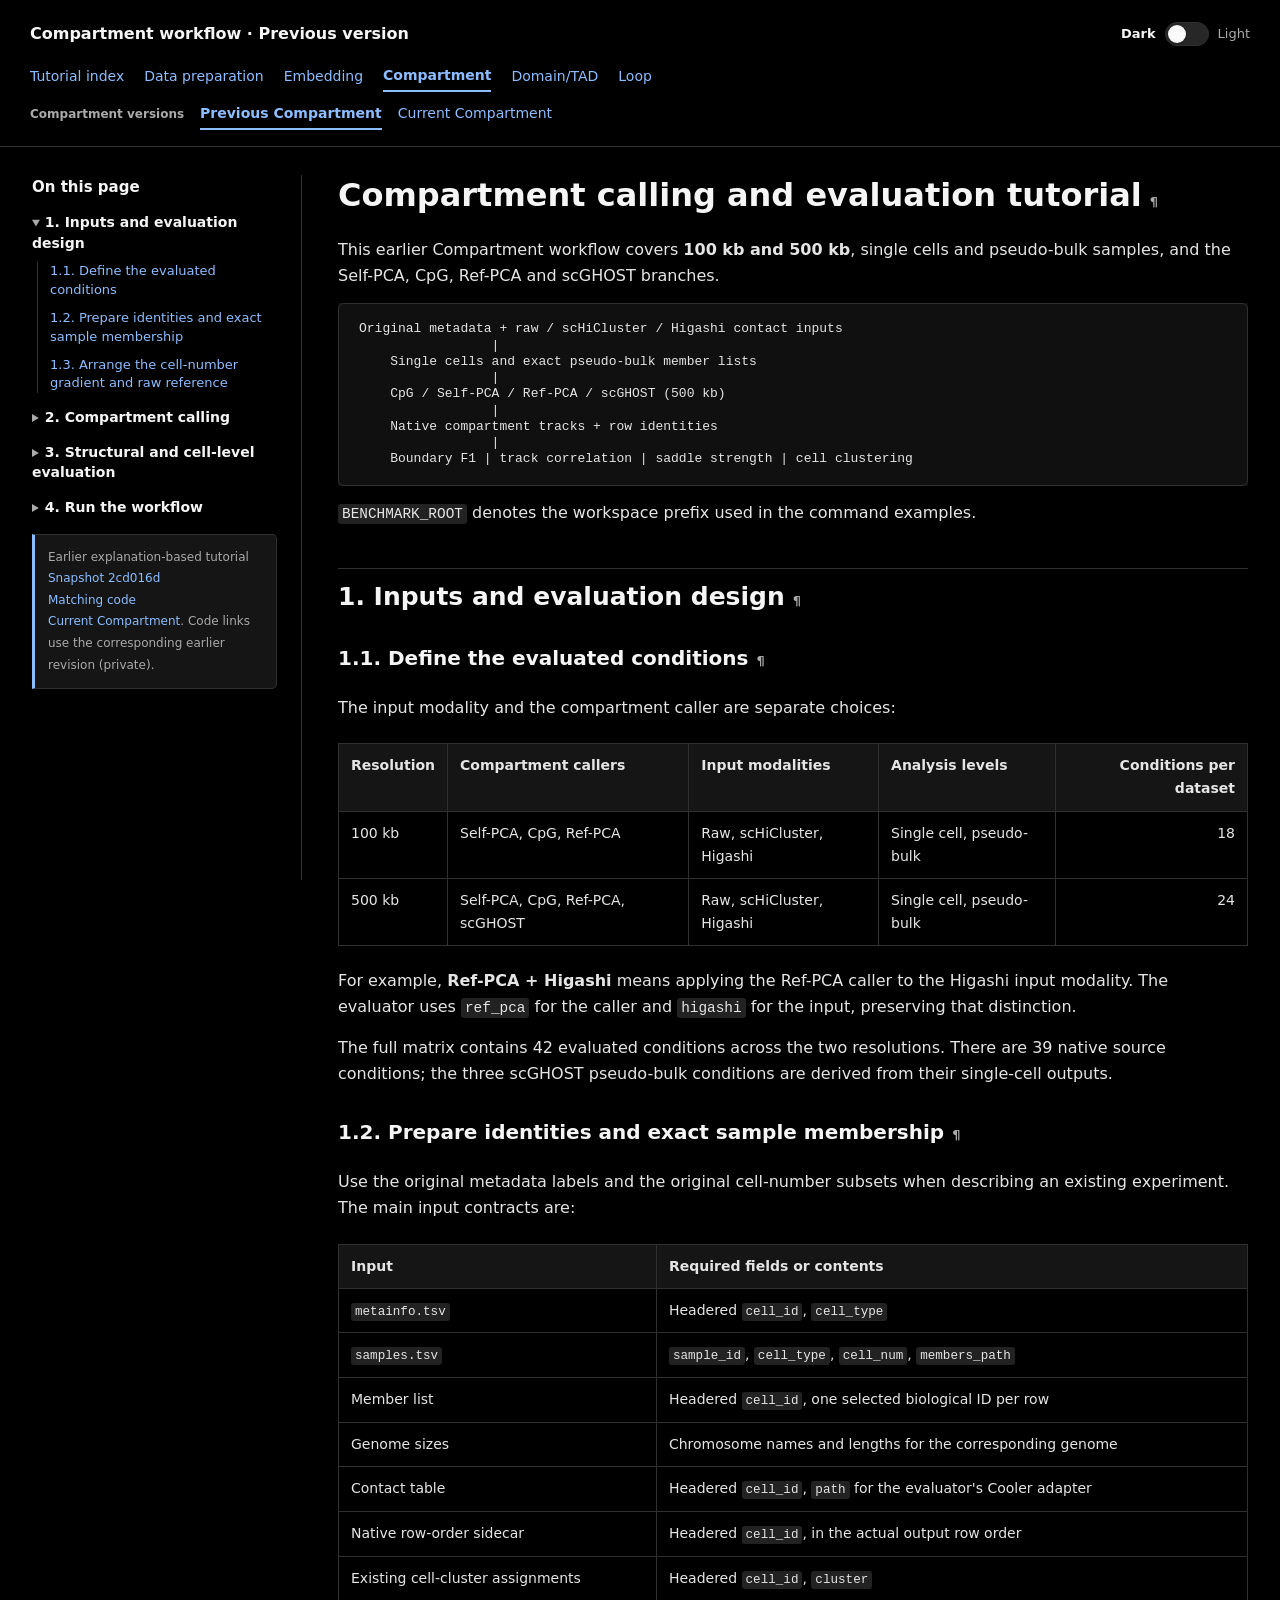
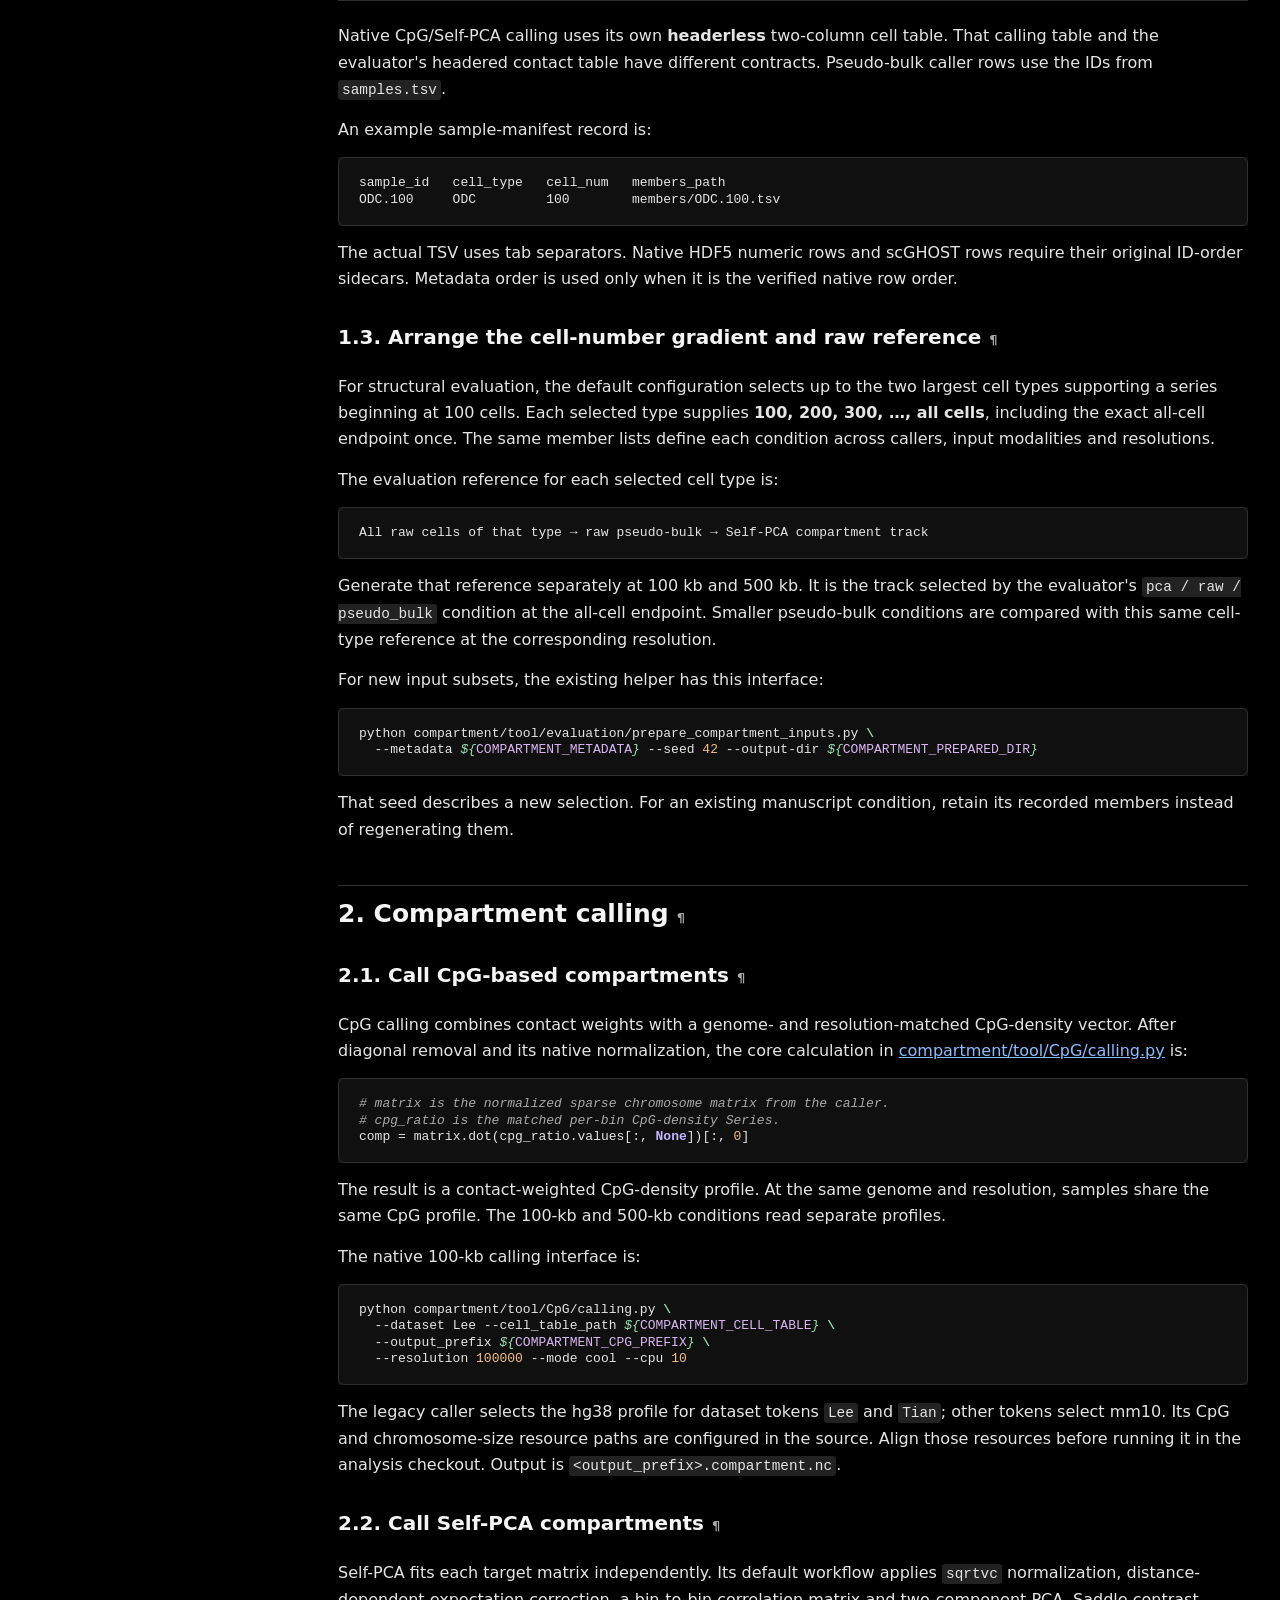
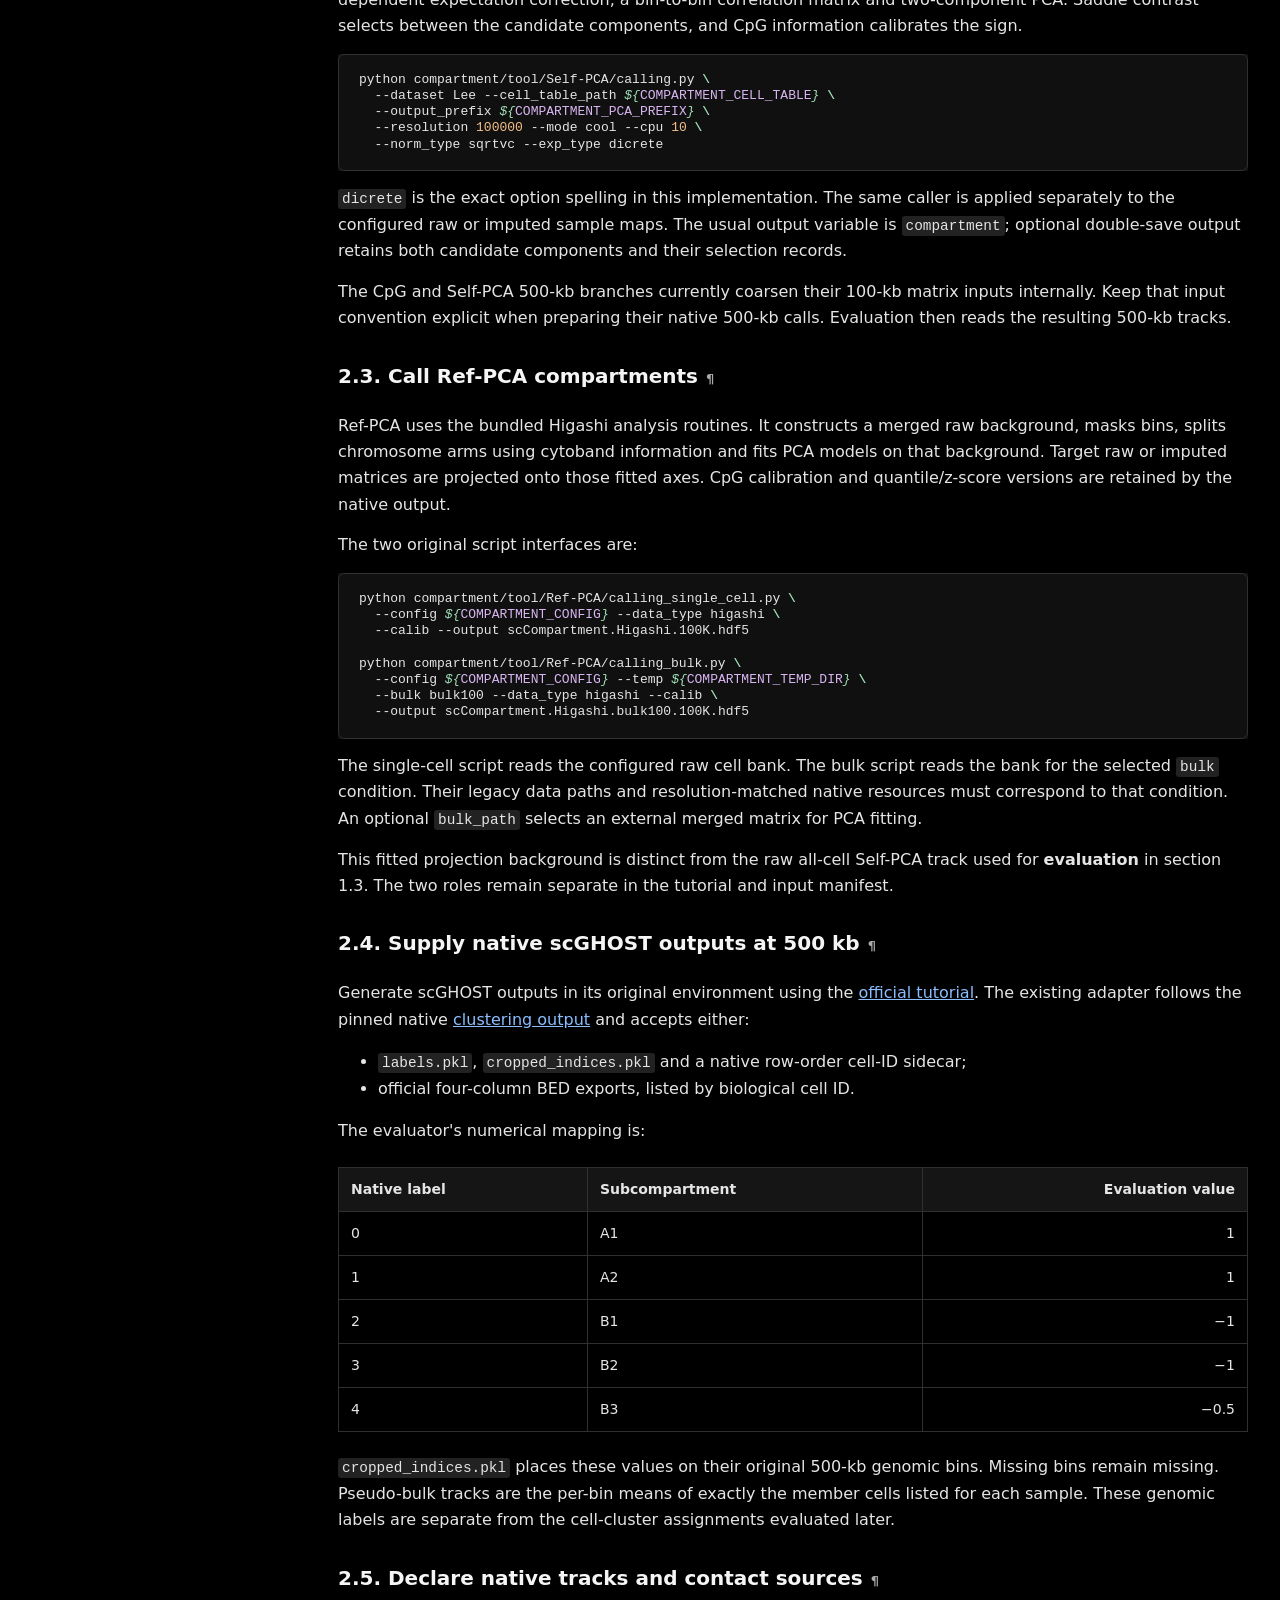
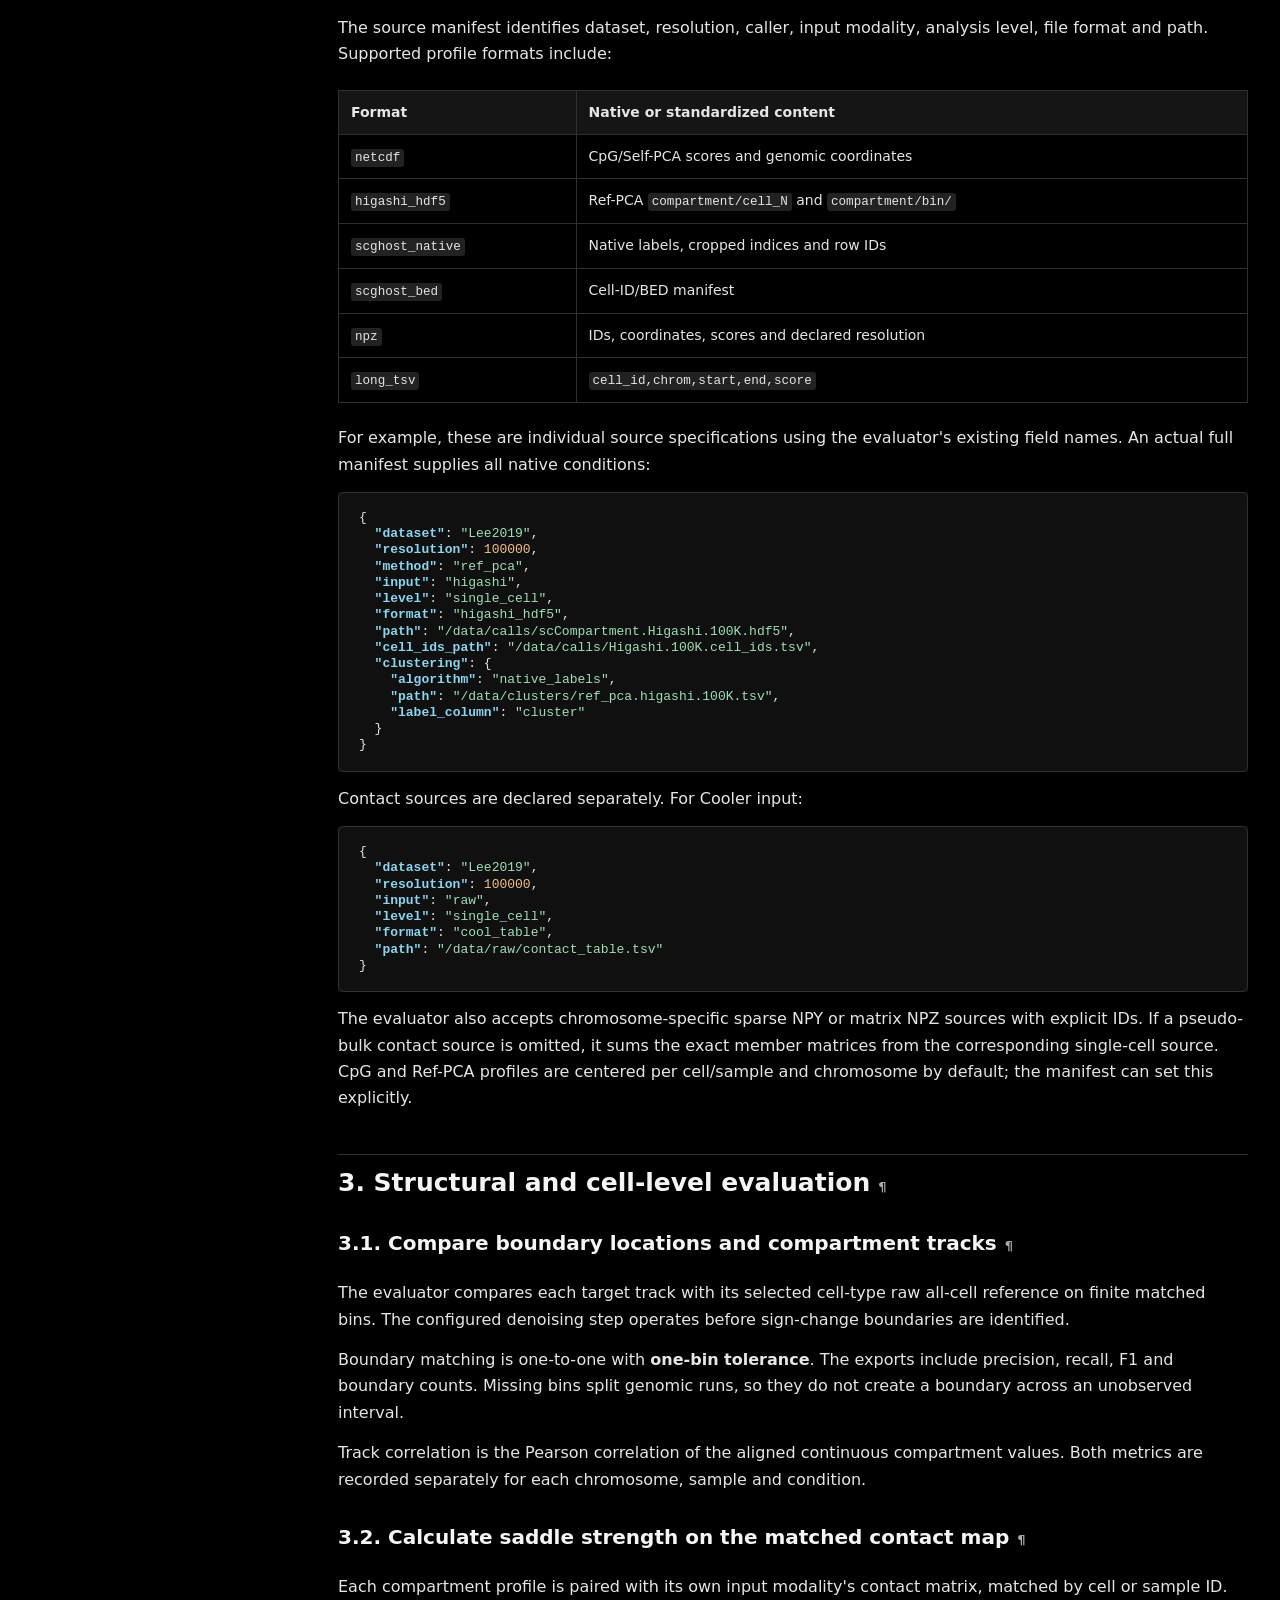
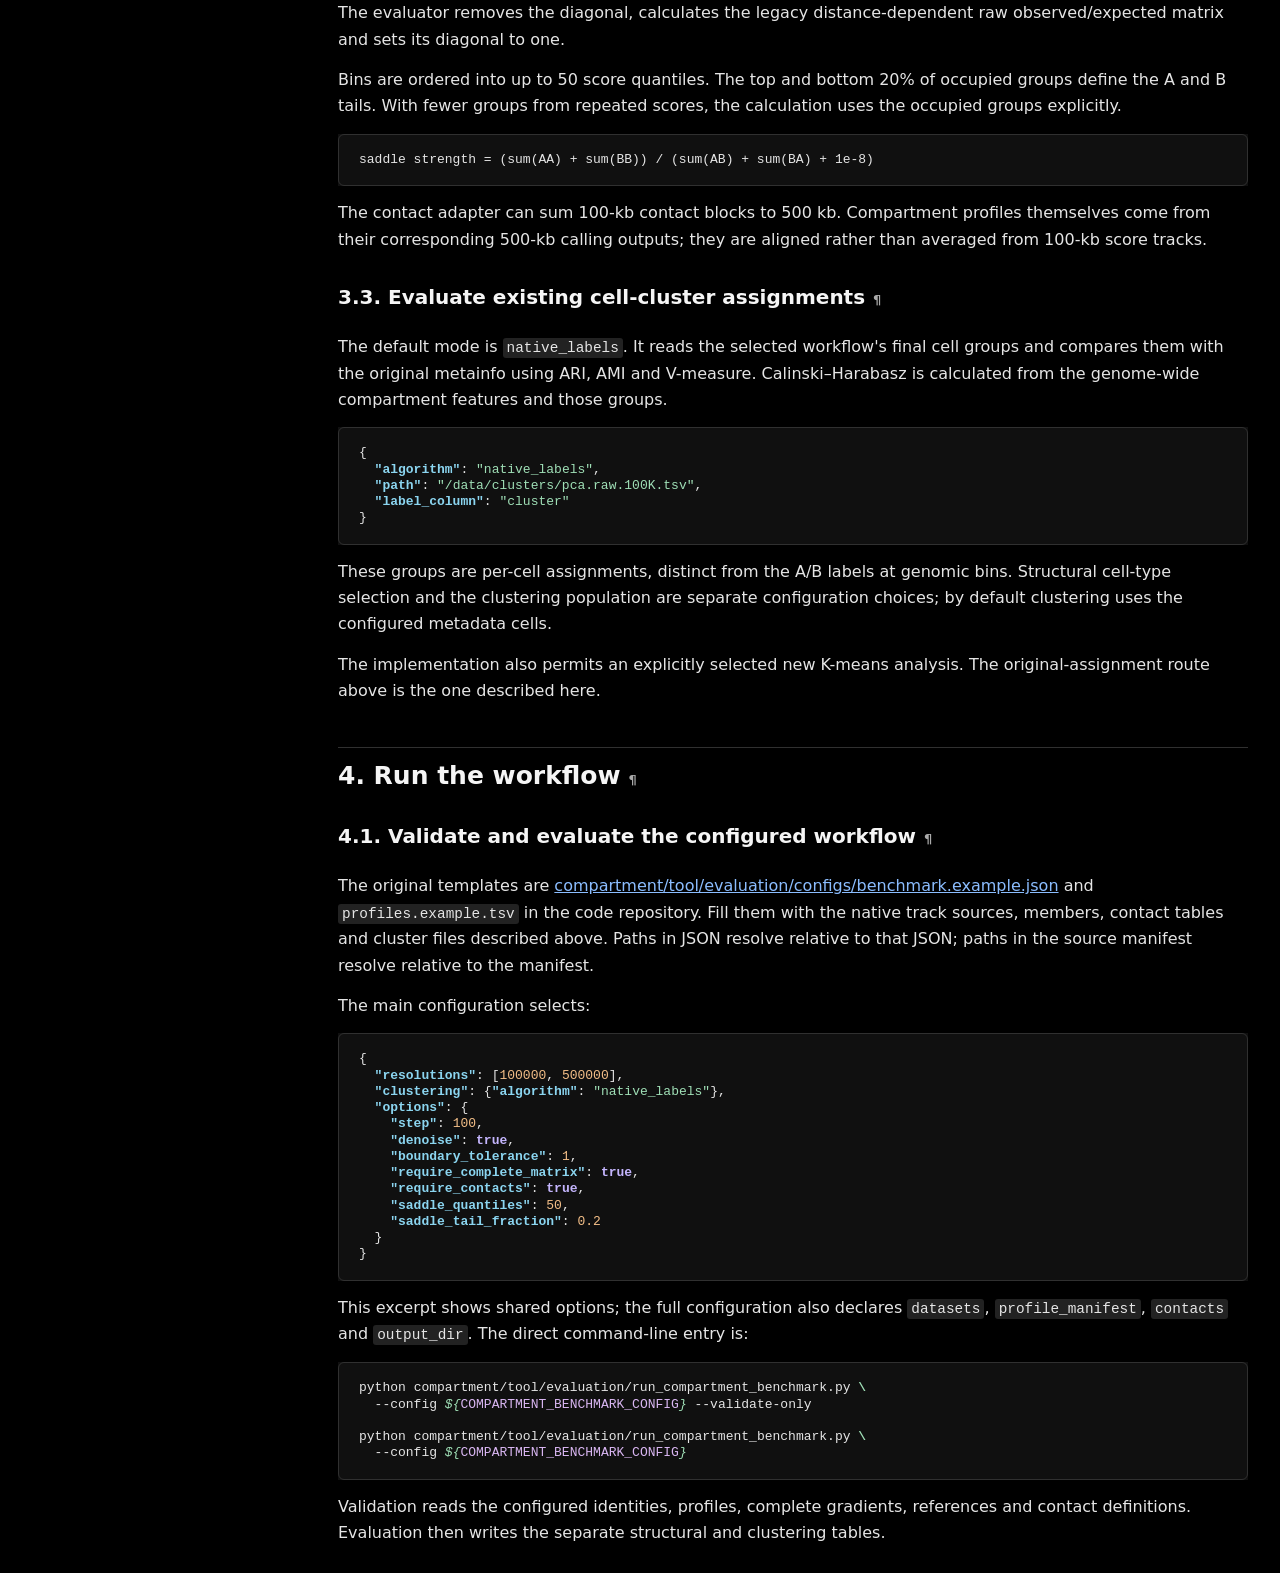
==== commit d855548f: "Restore horizontal tutorial navigation and retain the left page contents" ====
--- a/tutorials/compartment-previous.html
+++ b/tutorials/compartment-previous.html
@@ -99,13 +99,13 @@
 nav .toc-subsections a{font-size:13px;line-height:1.45;margin-bottom:9px}
 h3{scroll-margin-top:18px}
 .method-title{font-size:18px;font-weight:650;line-height:1.4;margin:26px 0 12px;scroll-margin-top:18px}
-</style><link data-tutorial-theme="system" href="../assets/theme.css?v=c4c3e50df51a" rel="stylesheet"/><script data-tutorial-theme-script="true" src="../assets/theme.js?v=5e6405cc1496"></script><link href="../assets/sidebar.css?v=b64b4bb9971e" rel="stylesheet"/><script defer="" src="../assets/sidebar.js?v=3472117f370d"></script></head><body><header class="topbar"><div class="topbar-heading"><button aria-controls="tutorial-sidebar" aria-expanded="false" aria-label="Open contents" class="sidebar-toggle" id="sidebar-toggle" type="button">Contents</button><div class="brand">Compartment workflow · Previous version</div><div aria-label="Color mode" class="theme-switcher" hidden="" role="group">
+</style><link data-tutorial-theme="system" href="../assets/theme.css?v=c4c3e50df51a" rel="stylesheet"/><script data-tutorial-theme-script="true" src="../assets/theme.js?v=5e6405cc1496"></script><link href="../assets/sidebar.css?v=e2e23b9b0a79" rel="stylesheet"/><script defer="" src="../assets/sidebar.js?v=3472117f370d"></script></head><body><header class="topbar"><div class="topbar-heading"><button aria-controls="tutorial-sidebar" aria-expanded="false" aria-label="Open contents" class="sidebar-toggle" id="sidebar-toggle" type="button">Contents</button><div class="brand">Compartment workflow · Previous version</div><div aria-label="Color mode" class="theme-switcher" hidden="" role="group">
 <span class="theme-option" data-theme-value="dark">Dark</span>
 <button aria-checked="false" aria-label="Light mode" class="theme-switch" id="theme-toggle" role="switch" title="Switch to light mode" type="button">
 <span aria-hidden="true" class="theme-switch-track"><span class="theme-switch-thumb"></span></span>
 </button>
 <span class="theme-option" data-theme-value="light">Light</span>
-</div></div></header><div class="layout"><nav aria-label="Tutorial navigation" class="tutorial-sidebar" id="tutorial-sidebar"><div class="sidebar-heading"><strong>Tutorials</strong><button aria-label="Close contents" class="sidebar-close" id="sidebar-close" type="button">×</button></div><div class="sidebar-scroll"><div aria-label="Workflows" class="modules"><a href="../index.html">Tutorial index</a><a href="data_preparation.html">Data preparation</a><a href="embedding.html">Embedding</a><a class="current-section" href="compartment.html">Compartment</a><a href="tad.html">Domain/TAD</a><a href="loop.html">Loop</a></div><div class="sidebar-versions"><strong>Compartment versions</strong><div class="modules"><a aria-current="page" class="active" href="compartment-previous.html">Previous Compartment</a><a class="" href="compartment.html">Current Compartment</a></div></div><div class="page-toc"><strong>On this page</strong><details class="toc-group" name="page-sections" open=""><summary><a href="#Inputs-and-evaluation-design">1. Inputs and evaluation design</a></summary><div class="toc-subsections"><a href="#1.-Define-the-evaluated-conditions">1.1. Define the evaluated conditions</a><a href="#2.-Prepare-identities-and-exact-sample-membership">1.2. Prepare identities and exact sample membership</a><a href="#3.-Arrange-the-cell-number-gradient-and-raw-reference">1.3. Arrange the cell-number gradient and raw reference</a></div></details><details class="toc-group" name="page-sections"><summary><a href="#Compartment-calling">2. Compartment calling</a></summary><div class="toc-subsections"><a href="#4.-Call-CpG-based-compartments">2.1. Call CpG-based compartments</a><a href="#5.-Call-Self-PCA-compartments">2.2. Call Self-PCA compartments</a><a href="#6.-Call-Ref-PCA-compartments">2.3. Call Ref-PCA compartments</a><a href="#7.-Supply-native-scGHOST-outputs-at-500-kb">2.4. Supply native scGHOST outputs at 500 kb</a><a href="#8.-Declare-native-tracks-and-contact-sources">2.5. Declare native tracks and contact sources</a></div></details><details class="toc-group" name="page-sections"><summary><a href="#Structural-and-cell-level-evaluation">3. Structural and cell-level evaluation</a></summary><div class="toc-subsections"><a href="#9.-Compare-boundary-locations-and-compartment-tracks">3.1. Compare boundary locations and compartment tracks</a><a href="#10.-Calculate-saddle-strength-on-the-matched-contact-map">3.2. Calculate saddle strength on the matched contact map</a><a href="#11.-Evaluate-existing-cell-cluster-assignments">3.3. Evaluate existing cell-cluster assignments</a></div></details><details class="toc-group" name="page-sections"><summary><a href="#Run-the-workflow-and-read-outputs">4. Run the workflow</a></summary><div class="toc-subsections"><a href="#12.-Validate-and-evaluate-the-configured-workflow">4.1. Validate and evaluate the configured workflow</a></div></details></div><p class="edition-note sidebar-info" id="project-links">Earlier explanation-based tutorial<br/><a href="https://github.com/rawandy2001-design/benchmark-tutorials/commit/2cd016dbe5ee140562ac455f8d5dee775abf9011">Snapshot 2cd016d</a><br/><a href="https://github.com/rawandy2001-design/benchmark/tree/02e6c9eb2bb9c4b549b197b4b47fd5d9ae34ada8/compartment">Matching code</a><br/><a href="compartment.html">Current Compartment</a>. Code links use the corresponding earlier revision (private).</p></div></nav><main><div class="cell border-box-sizing text_cell rendered" id="cell-id=compartment-tutorial-00"><div class="prompt input_prompt">
+</div></div><div aria-label="Tutorials" class="modules" role="navigation"><a href="../index.html">Tutorial index</a><a href="data_preparation.html">Data preparation</a><a href="embedding.html">Embedding</a><a class="current-section" href="compartment.html">Compartment</a><a href="tad.html">Domain/TAD</a><a href="loop.html">Loop</a></div><div class="edition-navigation"><strong>Compartment versions</strong><div class="modules"><a aria-current="page" class="active" href="compartment-previous.html">Previous Compartment</a><a class="" href="compartment.html">Current Compartment</a></div></div></header><div class="layout"><nav aria-label="On this page" class="tutorial-sidebar" id="tutorial-sidebar"><div class="sidebar-heading"><strong>On this page</strong><button aria-label="Close contents" class="sidebar-close" id="sidebar-close" type="button">×</button></div><div class="sidebar-scroll"><div class="page-toc"><details class="toc-group" name="page-sections" open=""><summary><a href="#Inputs-and-evaluation-design">1. Inputs and evaluation design</a></summary><div class="toc-subsections"><a href="#1.-Define-the-evaluated-conditions">1.1. Define the evaluated conditions</a><a href="#2.-Prepare-identities-and-exact-sample-membership">1.2. Prepare identities and exact sample membership</a><a href="#3.-Arrange-the-cell-number-gradient-and-raw-reference">1.3. Arrange the cell-number gradient and raw reference</a></div></details><details class="toc-group" name="page-sections"><summary><a href="#Compartment-calling">2. Compartment calling</a></summary><div class="toc-subsections"><a href="#4.-Call-CpG-based-compartments">2.1. Call CpG-based compartments</a><a href="#5.-Call-Self-PCA-compartments">2.2. Call Self-PCA compartments</a><a href="#6.-Call-Ref-PCA-compartments">2.3. Call Ref-PCA compartments</a><a href="#7.-Supply-native-scGHOST-outputs-at-500-kb">2.4. Supply native scGHOST outputs at 500 kb</a><a href="#8.-Declare-native-tracks-and-contact-sources">2.5. Declare native tracks and contact sources</a></div></details><details class="toc-group" name="page-sections"><summary><a href="#Structural-and-cell-level-evaluation">3. Structural and cell-level evaluation</a></summary><div class="toc-subsections"><a href="#9.-Compare-boundary-locations-and-compartment-tracks">3.1. Compare boundary locations and compartment tracks</a><a href="#10.-Calculate-saddle-strength-on-the-matched-contact-map">3.2. Calculate saddle strength on the matched contact map</a><a href="#11.-Evaluate-existing-cell-cluster-assignments">3.3. Evaluate existing cell-cluster assignments</a></div></details><details class="toc-group" name="page-sections"><summary><a href="#Run-the-workflow-and-read-outputs">4. Run the workflow</a></summary><div class="toc-subsections"><a href="#12.-Validate-and-evaluate-the-configured-workflow">4.1. Validate and evaluate the configured workflow</a></div></details></div><p class="edition-note sidebar-info" id="project-links">Earlier explanation-based tutorial<br/><a href="https://github.com/rawandy2001-design/benchmark-tutorials/commit/2cd016dbe5ee140562ac455f8d5dee775abf9011">Snapshot 2cd016d</a><br/><a href="https://github.com/rawandy2001-design/benchmark/tree/02e6c9eb2bb9c4b549b197b4b47fd5d9ae34ada8/compartment">Matching code</a><br/><a href="compartment.html">Current Compartment</a>. Code links use the corresponding earlier revision (private).</p></div></nav><main><div class="cell border-box-sizing text_cell rendered" id="cell-id=compartment-tutorial-00"><div class="prompt input_prompt">
 </div><div class="inner_cell">
 <div class="text_cell_render border-box-sizing rendered_html"><h1 id="Compartment-calling-and-evaluation-tutorial">Compartment calling and evaluation tutorial<a class="anchor-link" href="#Compartment-calling-and-evaluation-tutorial">¶</a></h1><p>This earlier Compartment workflow covers <strong>100 kb and 500 kb</strong>, single cells and pseudo-bulk samples, and the Self-PCA, CpG, Ref-PCA and scGHOST branches.</p>
 <div class="highlight"><pre><span></span>Original metadata + raw / scHiCluster / Higashi contact inputs
--- a/assets/sidebar.css
+++ b/assets/sidebar.css
@@ -41,45 +41,7 @@
   color: var(--heading, #173653);
 }
 .sidebar-heading strong { margin: 0; font-size: 15px; }
-.tutorial-sidebar .modules {
-  display: grid;
-  gap: 3px;
-  margin: 0;
-  padding-bottom: 20px;
-}
-.tutorial-sidebar .modules a {
-  margin: 0;
-  padding: 8px 10px;
-  border-left: 3px solid transparent;
-  border-bottom: 0;
-  border-radius: 0 5px 5px 0;
-  color: var(--text, #243347);
-  line-height: 1.4;
-}
-.tutorial-sidebar .modules a:hover,
-.tutorial-sidebar .modules a:focus-visible {
-  background: var(--surface, #eff4fa);
-}
-.tutorial-sidebar .modules .active,
-.tutorial-sidebar .modules .current-section {
-  border-left-color: var(--link, #2463a0);
-  background: var(--surface, #eff4fa);
-  color: var(--link, #2463a0);
-  font-weight: 650;
-}
-.page-toc, .sidebar-versions {
-  border-top: 1px solid var(--border, #dae2ec);
-  padding-top: 18px;
-}
-.page-toc > strong, .sidebar-versions > strong {
-  color: var(--muted, #5b6c80);
-  font-size: 12px;
-  font-weight: 650;
-  letter-spacing: .03em;
-  margin-bottom: 12px;
-}
-.sidebar-versions { margin-bottom: 18px; }
-.sidebar-versions .modules { padding-bottom: 0; }
+.page-toc { border-top: 0; padding-top: 0; }
 .page-toc a { overflow-wrap: anywhere; }
 .topbar-heading {
   display: flex;
@@ -203,3 +165,28 @@
   text-decoration: none;
 }
 .tutorial-sidebar .sidebar-info a:hover { text-decoration: underline; }
+
+/* Workflow navigation runs horizontally below the page title. */
+.topbar > .modules {
+  display: flex;
+  flex-wrap: wrap;
+  align-items: center;
+  gap: 8px 20px;
+  margin-top: 12px;
+}
+.topbar .modules a { display: inline-block; margin: 0; }
+.topbar .modules .current-section {
+  font-weight: 700;
+  border-bottom: 2px solid var(--link, #2463a0);
+}
+.edition-navigation {
+  display: flex;
+  flex-wrap: wrap;
+  align-items: baseline;
+  gap: 6px 16px;
+  margin-top: 10px;
+  color: var(--muted, #5b6c80);
+  font-size: 13px;
+}
+.edition-navigation > strong { font-size: 12px; }
+.edition-navigation .modules { margin: 0; gap: 8px 16px; }
